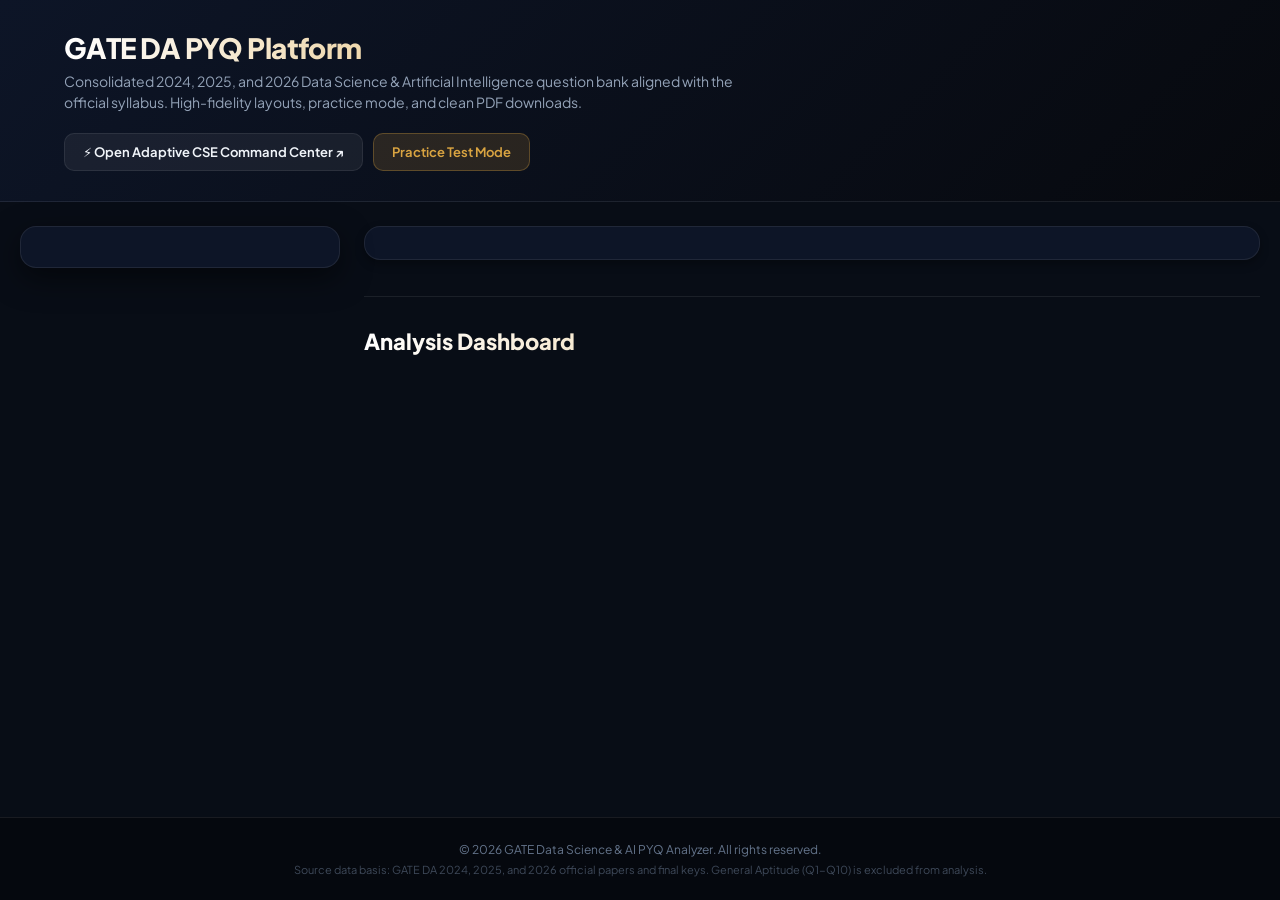
==== index.html @ c0850e2b "Initial commit" ====
<!DOCTYPE html>
<html lang="en">
<head>
    <meta charset="UTF-8">
    <meta name="viewport" content="width=device-width, initial-scale=1.0">
    <title>GATE Data Science & Artificial Intelligence (DA) PYQ Platform</title>
    
    <!-- SEO Meta Tags -->
    <meta name="description" content="A premium academic platform to practice and analyze GATE Data Science and AI previous year questions. Preserve visual fidelity, interactive practice, and clean PDF downloads.">
    <meta name="keywords" content="GATE DA, Data Science, Artificial Intelligence, PYQ, GATE 2024, GATE 2025, GATE 2026, practice questions, linear algebra, machine learning, probability">
    
    <!-- Stylesheets -->
    <link rel="stylesheet" href="styles.css">
    
    <!-- jsPDF & AutoTable Local Copies (100% Offline-First) -->
    <script src="jspdf.umd.min.js"></script>
    <script src="jspdf.plugin.autotable.min.js"></script>
</head>
<body>
    <!-- Top Premium Header Banner -->
    <header>
        <div class="wrap">
            <div>
                <h1>GATE DA PYQ Platform</h1>
                <p>Consolidated 2024, 2025, and 2026 Data Science & Artificial Intelligence question bank aligned with the official syllabus. High-fidelity layouts, practice mode, and clean PDF downloads.</p>
            </div>
            <!-- Test Toggle -->
            <div style="display: flex; gap: 10px; align-items: center; flex-wrap: wrap;">
                <a href="gate-cse-command-center.html" target="_blank" class="btn btn-secondary" style="font-size: 13px; text-decoration: none; display: inline-flex; align-items: center; gap: 6px;">
                    ⚡ Open Adaptive CSE Command Center ↗
                </a>
                <button class="btn btn-warning" id="btn-global-test-mode" onclick="toggleGlobalTestMode()">
                     Practice Test Mode
                </button>
            </div>
        </div>
    </header>

    <!-- Main Content Container Grid -->
    <div class="container">
        <!-- Sidebar Navigation -->
        <aside id="sidebar" class="sidebar">
            <!-- Dynamically rendered sidebar -->
        </aside>

        <!-- Main Study Workspace -->
        <div class="workspace" id="study-workspace">
            <!-- Toolbar: search, year, and toggle toggles -->
            <div id="toolbar" class="toolbar-panel"></div>

            <!-- Dynamic Question Cards / Practice Workspace -->
            <main id="main-content"></main>

            <!-- Dashboard Analytics Panel -->
            <section class="dashboard-stats-panel">
                <h2>Analysis Dashboard</h2>
                <div id="dashboard-stats"></div>
            </section>
        </div>

        <!-- Practice Test Mode Workspace -->
        <div class="workspace" id="test-workspace" style="display: none;">
            <!-- Rendered dynamically via app.js -->
        </div>
    </div>

    <!-- Academic Footer -->
    <footer>
        <p>&copy; 2026 GATE Data Science & AI PYQ Analyzer. All rights reserved.</p>
        <p style="margin-top: 6px; font-size: 11px; opacity: 0.6;">Source data basis: GATE DA 2024, 2025, and 2026 official papers and final keys. General Aptitude (Q1-Q10) is excluded from analysis.</p>
    </footer>

    <!-- Client-side Scripts -->
    <script src="database.js"></script>
    <script src="app.js"></script>
</body>
</html>
---- styles.css ----
/* =========================================================================
   GATE DA PYQ ANALYZER - PREMIUM STYLING WITH PRACTICE TEST MODE
   ========================================================================= */

@import url('https://fonts.googleapis.com/css2?family=Fira+Code:wght@400;500&family=Plus+Jakarta+Sans:wght@400;500;600;700;800&display=swap');

:root {
    --bg-main: #080d16;
    --bg-sidebar: #0d1527;
    --card-bg: rgba(21, 32, 54, 0.6);
    --card-border: rgba(255, 255, 255, 0.08);
    
    --text-primary: #f0f4f9;
    --text-secondary: #94a3b8;
    --text-muted: #64748b;
    
    --accent-gold: #d9a441;
    --accent-gold-hover: #b9822a;
    --accent-indigo: #5b5bd6;
    --accent-indigo-hover: #4545b8;
    --accent-teal: #4a9a8f;
    
    --feedback-correct-bg: rgba(74, 154, 143, 0.15);
    --feedback-correct-border: rgba(74, 154, 143, 0.4);
    --feedback-correct-text: #59c2a0;
    
    --feedback-incorrect-bg: rgba(224, 83, 83, 0.15);
    --feedback-incorrect-border: rgba(224, 83, 83, 0.4);
    --feedback-incorrect-text: #f06a6a;
    
    --shadow-sm: 0 4px 10px rgba(0, 0, 0, 0.3);
    --shadow-md: 0 10px 30px rgba(0, 0, 0, 0.5);
    --shadow-lg: 0 20px 50px rgba(0, 0, 0, 0.7);
    
    --transition-fast: 0.15s ease;
    --transition-normal: 0.25s cubic-bezier(0.4, 0, 0.2, 1);
}

* {
    box-sizing: border-box;
    margin: 0;
    padding: 0;
}

body {
    background-color: var(--bg-main);
    color: var(--text-primary);
    font-family: 'Plus Jakarta Sans', system-ui, -apple-system, sans-serif;
    min-height: 100vh;
    display: flex;
    flex-direction: column;
    overflow-x: hidden;
}

/* Header */
header {
    background: linear-gradient(135deg, #0d1527, #07090e);
    border-bottom: 1px solid var(--card-border);
    padding: 30px 5vw;
}

header .wrap {
    max-width: 1400px;
    margin: 0 auto;
    display: flex;
    justify-content: space-between;
    align-items: center;
    flex-wrap: wrap;
    gap: 20px;
}

header h1 {
    font-size: 28px;
    font-weight: 800;
    background: linear-gradient(to right, #ffffff, var(--accent-gold));
    -webkit-background-clip: text;
    -webkit-text-fill-color: transparent;
    letter-spacing: -0.02em;
    margin-bottom: 6px;
}

header p {
    color: var(--text-secondary);
    font-size: 14px;
    max-width: 700px;
    line-height: 1.5;
}

/* Main Layout Grid */
.container {
    max-width: 1400px;
    margin: 0 auto;
    width: 100%;
    padding: 24px 20px;
    display: grid;
    grid-template-columns: 320px 1fr;
    gap: 24px;
    align-items: start;
    flex: 1;
}

/* Sidebar Styling */
aside {
    background-color: var(--bg-sidebar);
    border: 1px solid var(--card-border);
    border-radius: 16px;
    padding: 20px;
    position: sticky;
    top: 24px;
    max-height: calc(100vh - 48px);
    overflow-y: auto;
    box-shadow: var(--shadow-md);
}

aside::-webkit-scrollbar {
    width: 6px;
}

aside::-webkit-scrollbar-thumb {
    background-color: rgba(255, 255, 255, 0.1);
    border-radius: 3px;
}

.sidebar-header h3 {
    font-size: 16px;
    font-weight: 700;
    color: var(--accent-gold);
    text-transform: uppercase;
    letter-spacing: 0.08em;
    margin-bottom: 16px;
    border-bottom: 1px solid var(--card-border);
    padding-bottom: 10px;
}

.menu-item {
    display: flex;
    justify-content: space-between;
    align-items: center;
    padding: 10px 14px;
    border-radius: 8px;
    cursor: pointer;
    margin-bottom: 6px;
    font-weight: 600;
    font-size: 13.5px;
    transition: var(--transition-fast);
}

.menu-item:hover {
    background-color: rgba(255, 255, 255, 0.05);
    color: #fff;
}

.menu-item.active {
    background-color: var(--accent-indigo);
    color: #fff;
}

.badge {
    background-color: rgba(255, 255, 255, 0.08);
    font-size: 11px;
    padding: 2px 8px;
    border-radius: 20px;
    color: var(--text-secondary);
}

.menu-item.active .badge {
    background-color: rgba(255, 255, 255, 0.2);
    color: #fff;
}

.subject-group {
    margin-bottom: 8px;
}

.units-container {
    display: none;
    padding-left: 10px;
    border-left: 1px dashed rgba(255, 255, 255, 0.1);
    margin-top: 4px;
}

.subject-group.open .units-container {
    display: block;
}

.unit-group {
    margin-top: 6px;
}

.unit-header {
    font-size: 12px;
    font-weight: 600;
    color: var(--text-secondary);
    padding: 6px 10px;
    cursor: pointer;
    border-radius: 6px;
    transition: var(--transition-fast);
}

.unit-header:hover, .unit-header.active {
    color: var(--accent-gold);
    background-color: rgba(217, 164, 65, 0.05);
}

.topics-container {
    display: none;
    padding-left: 12px;
    margin-top: 2px;
}

.unit-group .topics-container {
    display: block;
}

.topic-item {
    font-size: 11.5px;
    color: var(--text-muted);
    padding: 5px 8px;
    cursor: pointer;
    border-radius: 4px;
    display: flex;
    justify-content: space-between;
    align-items: center;
    transition: var(--transition-fast);
}

.topic-item:hover, .topic-item.active {
    color: #fff;
    background-color: rgba(255, 255, 255, 0.04);
}

.topic-badge {
    font-size: 9px;
    background-color: rgba(255, 255, 255, 0.04);
    padding: 1px 5px;
    border-radius: 10px;
}

/* Toolbar & Filter Row */
.toolbar-panel {
    background-color: var(--bg-sidebar);
    border: 1px solid var(--card-border);
    border-radius: 16px;
    padding: 16px 20px;
    margin-bottom: 24px;
    box-shadow: var(--shadow-sm);
}

.toolbar {
    display: flex;
    flex-wrap: wrap;
    justify-content: space-between;
    align-items: center;
    gap: 16px;
}

.search-box {
    position: relative;
    flex: 1;
    min-width: 280px;
}

.search-box input {
    width: 100%;
    background-color: rgba(0, 0, 0, 0.2);
    border: 1px solid var(--card-border);
    color: #fff;
    font-family: inherit;
    font-size: 14px;
    padding: 12px 14px 12px 42px;
    border-radius: 10px;
    outline: none;
    transition: var(--transition-fast);
}

.search-box input:focus {
    border-color: var(--accent-gold);
    box-shadow: 0 0 10px rgba(217, 164, 65, 0.15);
}

.search-icon {
    position: absolute;
    left: 14px;
    top: 50%;
    transform: translateY(-50%);
    color: var(--text-muted);
}

.filters {
    display: flex;
    gap: 12px;
    align-items: center;
    flex-wrap: wrap;
}

select {
    background-color: rgba(0, 0, 0, 0.2);
    border: 1px solid var(--card-border);
    color: #fff;
    padding: 11px 16px;
    border-radius: 10px;
    font-family: inherit;
    outline: none;
    cursor: pointer;
    font-size: 13.5px;
    transition: var(--transition-fast);
}

select:focus {
    border-color: var(--accent-indigo);
}

.toggle-buttons {
    display: flex;
    gap: 8px;
}

/* Button System */
.btn {
    font-family: inherit;
    font-size: 13px;
    font-weight: 650;
    padding: 10px 18px;
    border-radius: 10px;
    border: 0;
    cursor: pointer;
    transition: var(--transition-fast);
    display: inline-flex;
    align-items: center;
    justify-content: center;
    gap: 8px;
    text-decoration: none;
}

.btn-primary {
    background-color: var(--accent-indigo);
    color: #fff;
}

.btn-primary:hover {
    background-color: var(--accent-indigo-hover);
}

.btn-secondary {
    background-color: rgba(255, 255, 255, 0.06);
    color: var(--text-primary);
    border: 1px solid var(--card-border);
}

.btn-secondary:hover {
    background-color: rgba(255, 255, 255, 0.12);
}

.btn-warning {
    background-color: rgba(217, 164, 65, 0.15);
    color: var(--accent-gold);
    border: 1px solid rgba(217, 164, 65, 0.3);
}

.btn-warning:hover {
    background-color: rgba(217, 164, 65, 0.25);
}

.toggle-btn {
    background-color: rgba(255, 255, 255, 0.05);
    border: 1px solid var(--card-border);
    color: var(--text-secondary);
}

.toggle-btn.active {
    background-color: rgba(217, 164, 65, 0.1);
    border-color: var(--accent-gold);
    color: var(--accent-gold);
}

/* Breadcrumbs & Content Header */
.breadcrumbs {
    font-size: 12px;
    color: var(--text-muted);
    margin-bottom: 12px;
}

.breadcrumbs span {
    cursor: pointer;
}

.breadcrumbs span:hover {
    color: var(--text-primary);
}

.actions-header {
    display: flex;
    justify-content: space-between;
    align-items: center;
    margin-bottom: 8px;
    flex-wrap: wrap;
    gap: 16px;
}

.actions-header h2 {
    font-size: 24px;
    font-weight: 800;
    color: #fff;
    letter-spacing: -0.01em;
}

.export-actions {
    display: flex;
    gap: 10px;
}

.results-count {
    font-size: 13px;
    color: var(--text-secondary);
    margin-bottom: 24px;
}

/* Question Cards */
.questions-list {
    display: flex;
    flex-direction: column;
    gap: 28px;
}

.question-card {
    background-color: var(--card-bg);
    border: 1px solid var(--card-border);
    border-radius: 16px;
    padding: 24px;
    box-shadow: var(--shadow-sm);
    backdrop-filter: blur(12px);
    transition: transform var(--transition-normal), border-color var(--transition-normal);
}

.question-card:hover {
    border-color: rgba(255, 255, 255, 0.15);
}

.card-header {
    display: flex;
    flex-wrap: wrap;
    gap: 8px;
    margin-bottom: 18px;
    align-items: center;
}

.meta-tag {
    font-size: 10px;
    font-weight: 700;
    text-transform: uppercase;
    letter-spacing: 0.05em;
    padding: 3px 10px;
    border-radius: 4px;
}

.year-tag {
    background-color: rgba(91, 91, 214, 0.15);
    color: #9292ff;
}

.qnum-tag {
    background-color: rgba(217, 164, 65, 0.15);
    color: var(--accent-gold);
}

.type-tag {
    background-color: rgba(74, 154, 143, 0.15);
    color: var(--accent-teal);
}

.marks-tag {
    background-color: rgba(255, 255, 255, 0.06);
    color: var(--text-secondary);
}

.topic-tag-meta {
    font-size: 11px;
    font-style: italic;
    color: var(--text-muted);
    margin-left: auto;
}

/* Question Bounding Box / Image rendering */
.question-image-container {
    background-color: #fff;
    border-radius: 8px;
    padding: 16px;
    margin-bottom: 20px;
    overflow: auto;
    box-shadow: inset 0 2px 10px rgba(0, 0, 0, 0.1);
}

.question-image {
    max-width: 100%;
    display: block;
    margin: 0 auto;
    pointer-events: none;
}

.question-text-fallback {
    color: #1a202c;
}

.fallback-pre {
    font-family: 'Fira Code', monospace;
    font-size: 13px;
    line-height: 1.6;
    white-space: pre-wrap;
}

.card-footer {
    display: flex;
    justify-content: space-between;
    margin-top: 20px;
    padding-top: 16px;
    border-top: 1px solid var(--card-border);
    flex-wrap: wrap;
    gap: 12px;
}

/* Interactive Practice Options styling */
.practice-input-area {
    background-color: rgba(0, 0, 0, 0.15);
    border: 1px solid var(--card-border);
    border-radius: 12px;
    padding: 16px;
    margin-bottom: 20px;
}

.options-container {
    display: grid;
    grid-template-columns: repeat(auto-fit, minmax(100px, 1fr));
    gap: 10px;
    margin-bottom: 14px;
}

.option-label {
    display: flex;
    align-items: center;
    justify-content: center;
    border: 1px solid var(--card-border);
    border-radius: 8px;
    padding: 12px;
    cursor: pointer;
    font-weight: bold;
    transition: var(--transition-fast);
    background-color: rgba(255, 255, 255, 0.02);
}

.option-label input {
    display: none;
}

.option-label:hover {
    background-color: rgba(255, 255, 255, 0.06);
    border-color: rgba(255, 255, 255, 0.2);
}

.option-label.selected {
    background-color: rgba(91, 91, 214, 0.15);
    border-color: var(--accent-indigo);
    color: #fff;
    box-shadow: 0 0 10px rgba(91, 91, 214, 0.15);
}

.option-label.disabled {
    cursor: not-allowed;
    opacity: 0.6;
}

.nat-input-container {
    margin-bottom: 14px;
}

.nat-input {
    width: 100%;
    background-color: rgba(0, 0, 0, 0.2);
    border: 1px solid var(--card-border);
    color: #fff;
    font-family: inherit;
    font-size: 14px;
    padding: 10px 14px;
    border-radius: 8px;
    outline: none;
}

.nat-input:focus {
    border-color: var(--accent-indigo);
}

.btn-submit-answer {
    width: 100%;
    justify-content: center;
}

.hint-text {
    display: block;
    color: var(--text-muted);
    font-size: 11px;
    margin-top: -6px;
    margin-bottom: 12px;
}

.submission-feedback {
    border: 1px solid;
    border-radius: 10px;
    padding: 12px 16px;
    margin-bottom: 20px;
    font-size: 13.5px;
    display: flex;
    justify-content: space-between;
    align-items: center;
    flex-wrap: wrap;
    gap: 8px;
}

.feedback-correct {
    background-color: var(--feedback-correct-bg);
    border-color: var(--feedback-correct-border);
    color: var(--feedback-correct-text);
}

.feedback-incorrect {
    background-color: var(--feedback-incorrect-bg);
    border-color: var(--feedback-incorrect-border);
    color: var(--feedback-incorrect-text);
}

/* Solution Drawer panel slide */
.solution-drawer {
    background-color: rgba(13, 21, 39, 0.5);
    border: 1px solid var(--card-border);
    border-radius: 12px;
    margin-top: 20px;
    padding: 18px;
    animation: slideDown 0.25s cubic-bezier(0.4, 0, 0.2, 1);
}

@keyframes slideDown {
    from {
        opacity: 0;
        transform: translateY(-8px);
    }
    to {
        opacity: 1;
        transform: translateY(0);
    }
}

.solution-header h4 {
    font-size: 14px;
    font-weight: 700;
    color: var(--accent-gold);
    text-transform: uppercase;
    letter-spacing: 0.05em;
    margin-bottom: 14px;
    border-bottom: 1px solid var(--card-border);
    padding-bottom: 8px;
}

.sol-section {
    margin-bottom: 16px;
    font-size: 13.5px;
    line-height: 1.6;
}

.sol-section:last-child {
    margin-bottom: 0;
}

.sol-section strong {
    display: block;
    color: var(--text-secondary);
    margin-bottom: 4px;
    font-size: 12px;
    text-transform: uppercase;
    letter-spacing: 0.02em;
}

.official-answer-key {
    background-color: rgba(255, 255, 255, 0.06);
    padding: 4px 10px;
    border-radius: 4px;
    font-family: 'Fira Code', monospace;
    font-weight: bold;
    color: #fff;
}

.ai-explanation-section {
    background-color: rgba(91, 91, 214, 0.05);
    border-left: 3px solid var(--accent-indigo);
    padding: 12px 14px;
    border-radius: 0 8px 8px 0;
    margin-top: 16px;
}

.ai-explanation-content {
    font-size: 13px;
    color: var(--text-primary);
    line-height: 1.7;
}

/* Dashboard Statistics Panels */
.dashboard-stats-panel {
    margin-top: 36px;
    border-top: 1px solid var(--card-border);
    padding-top: 30px;
}

.dashboard-stats-panel h2 {
    font-size: 22px;
    font-weight: 800;
    margin-bottom: 20px;
    background: linear-gradient(to right, #ffffff, var(--accent-gold));
    -webkit-background-clip: text;
    -webkit-text-fill-color: transparent;
}

.dashboard-grid {
    display: grid;
    grid-template-columns: repeat(auto-fit, minmax(320px, 1fr));
    gap: 20px;
}

.dashboard-card {
    background-color: var(--card-bg);
    border: 1px solid var(--card-border);
    border-radius: 16px;
    padding: 20px;
    box-shadow: var(--shadow-sm);
}

.card-head-dash {
    margin-bottom: 16px;
    border-bottom: 1px solid var(--card-border);
    padding-bottom: 8px;
}

.card-head-dash h3 {
    font-size: 15px;
    font-weight: 700;
    color: var(--text-primary);
}

.dash-hint {
    font-size: 11px;
    color: var(--text-muted);
}

.dash-list {
    display: flex;
    flex-direction: column;
    gap: 12px;
}

.dash-item {
    display: flex;
    align-items: center;
    background-color: rgba(0, 0, 0, 0.15);
    border: 1px solid var(--card-border);
    border-radius: 10px;
    padding: 10px 12px;
    transition: var(--transition-fast);
}

.dash-item:hover {
    border-color: var(--accent-gold);
    background-color: rgba(217, 164, 65, 0.04);
}

.prio-rank {
    font-size: 12px;
    font-weight: 800;
    color: var(--accent-gold);
    width: 32px;
    flex-shrink: 0;
}

.prio-info {
    flex: 1;
    display: flex;
    flex-direction: column;
    gap: 2px;
}

.prio-info strong {
    font-size: 12.5px;
    color: #fff;
}

.prio-info span {
    font-size: 11px;
    color: var(--text-muted);
}

.prio-count {
    font-size: 11.5px;
    font-weight: 700;
    background-color: rgba(255, 255, 255, 0.05);
    padding: 3px 8px;
    border-radius: 6px;
    color: var(--text-secondary);
}

.dash-item-repeat {
    display: flex;
    justify-content: space-between;
    align-items: center;
    background-color: rgba(0, 0, 0, 0.15);
    border: 1px solid var(--card-border);
    border-radius: 10px;
    padding: 10px 12px;
    flex-wrap: wrap;
    gap: 8px;
}

.repeat-info {
    display: flex;
    flex-direction: column;
    gap: 2px;
}

.repeat-info strong {
    font-size: 12.5px;
    color: #fff;
}

.repeat-info span {
    font-size: 11px;
    color: var(--text-muted);
}

.repeat-years {
    display: flex;
    gap: 6px;
}

.rep-tag {
    font-size: 10px;
    font-weight: 700;
    background-color: rgba(217, 164, 65, 0.1);
    color: var(--accent-gold);
    padding: 2px 6px;
    border-radius: 4px;
}

.dash-item-year {
    display: flex;
    flex-direction: column;
    gap: 6px;
    background-color: rgba(0, 0, 0, 0.15);
    border: 1px solid var(--card-border);
    border-radius: 10px;
    padding: 12px;
}

.year-summary {
    display: flex;
    justify-content: space-between;
    font-size: 12.5px;
}

.year-distribution-bar {
    height: 8px;
    border-radius: 4px;
    overflow: hidden;
    display: flex;
    background-color: rgba(255, 255, 255, 0.03);
}

.bar-slice {
    height: 100%;
    cursor: pointer;
    transition: opacity var(--transition-fast);
}

.bar-slice:hover {
    opacity: 0.8;
}

/* =========================================================================
   PRACTICE TEST MODE INTERFACE
   ========================================================================= */

.test-layout-container {
    background-color: var(--card-bg);
    border: 1px solid var(--card-border);
    border-radius: 16px;
    padding: 28px;
    box-shadow: var(--shadow-lg);
    backdrop-filter: blur(16px);
    margin-bottom: 30px;
}

.test-header {
    display: flex;
    justify-content: space-between;
    align-items: center;
    border-bottom: 1px solid var(--card-border);
    padding-bottom: 16px;
    margin-bottom: 24px;
    flex-wrap: wrap;
    gap: 16px;
}

.test-progress-info {
    display: flex;
    flex-direction: column;
    gap: 4px;
}

.test-progress-info h2 {
    font-size: 20px;
    font-weight: 800;
}

.test-timer {
    font-family: 'Fira Code', monospace;
    font-size: 18px;
    color: var(--accent-gold);
    background-color: rgba(217, 164, 65, 0.08);
    padding: 8px 16px;
    border-radius: 8px;
    border: 1px solid rgba(217, 164, 65, 0.2);
}

.test-navigation {
    display: flex;
    justify-content: space-between;
    margin-top: 24px;
    border-top: 1px solid var(--card-border);
    padding-top: 16px;
}

/* Test Setup Form */
.test-setup-panel {
    background-color: var(--card-bg);
    border: 1px solid var(--card-border);
    border-radius: 16px;
    padding: 24px;
    margin-bottom: 24px;
}

.test-setup-panel h3 {
    margin-bottom: 18px;
    color: var(--accent-gold);
}

.form-grid {
    display: grid;
    grid-template-columns: 1fr 1fr;
    gap: 20px;
    margin-bottom: 20px;
}

@media (max-width: 768px) {
    .form-grid {
        grid-template-columns: 1fr;
    }
}

.form-group {
    display: flex;
    flex-direction: column;
    gap: 8px;
}

.form-group label {
    font-size: 13px;
    font-weight: 700;
    color: var(--text-secondary);
}

.checkbox-group {
    display: flex;
    flex-wrap: wrap;
    gap: 10px;
    background-color: rgba(0, 0, 0, 0.15);
    border: 1px solid var(--card-border);
    padding: 12px;
    border-radius: 8px;
}

.checkbox-label {
    display: inline-flex;
    align-items: center;
    gap: 6px;
    font-size: 12.5px;
    cursor: pointer;
    background-color: rgba(255, 255, 255, 0.03);
    padding: 5px 10px;
    border-radius: 6px;
    border: 1px solid transparent;
}

.checkbox-label input {
    cursor: pointer;
}

.checkbox-label:hover {
    background-color: rgba(255, 255, 255, 0.08);
}

.checkbox-label input:checked + span {
    color: #fff;
}

/* Test Results Screen */
.results-card {
    text-align: center;
    padding: 40px 20px;
}

.results-metrics {
    display: flex;
    justify-content: center;
    gap: 40px;
    margin: 24px 0;
    flex-wrap: wrap;
}

.metric-circle {
    display: flex;
    flex-direction: column;
    align-items: center;
    justify-content: center;
    width: 140px;
    height: 140px;
    border-radius: 50%;
    border: 4px solid var(--accent-indigo);
    background-color: rgba(91, 91, 214, 0.04);
}

.metric-circle.score {
    border-color: var(--accent-gold);
    background-color: rgba(217, 164, 65, 0.04);
}

.metric-circle.accuracy {
    border-color: var(--accent-teal);
    background-color: rgba(74, 154, 143, 0.04);
}

.metric-value {
    font-size: 26px;
    font-weight: 800;
    color: #fff;
}

.metric-label {
    font-size: 11px;
    color: var(--text-secondary);
    text-transform: uppercase;
    letter-spacing: 0.05em;
    margin-top: 4px;
}

.results-list-table {
    margin-top: 30px;
    text-align: left;
}

.results-list-table h3 {
    margin-bottom: 14px;
}

.review-item {
    display: flex;
    justify-content: space-between;
    align-items: center;
    background-color: rgba(0, 0, 0, 0.15);
    border: 1px solid var(--card-border);
    border-radius: 10px;
    padding: 12px 16px;
    margin-bottom: 10px;
    cursor: pointer;
    transition: var(--transition-fast);
}

.review-item:hover {
    border-color: rgba(255, 255, 255, 0.2);
    background-color: rgba(255, 255, 255, 0.04);
}

.review-info {
    display: flex;
    gap: 12px;
    align-items: center;
}

.review-status-dot {
    width: 8px;
    height: 8px;
    border-radius: 50%;
}

.review-status-dot.correct {
    background-color: var(--feedback-correct-text);
}

.review-status-dot.incorrect {
    background-color: var(--feedback-incorrect-text);
}

.review-meta {
    font-size: 13px;
}

.review-meta strong {
    color: #fff;
}

.review-topic {
    font-size: 11.5px;
    color: var(--text-muted);
    margin-left: 10px;
}

.review-action {
    font-size: 12px;
    color: var(--accent-indigo);
    font-weight: bold;
}

/* Empty States */
.empty-state-card {
    background-color: var(--card-bg);
    border: 1px dashed var(--card-border);
    border-radius: 16px;
    padding: 40px;
    text-align: center;
    color: var(--text-secondary);
}

.empty-state-card h3 {
    margin-bottom: 8px;
    color: #fff;
}

/* Footer */
footer {
    background-color: #05080e;
    border-top: 1px solid var(--card-border);
    padding: 24px;
    text-align: center;
    color: var(--text-muted);
    font-size: 12px;
    margin-top: auto;
}

/* Responsive Rules */
@media (max-width: 1024px) {
    .container {
        grid-template-columns: 1fr;
    }
    
    aside {
        position: relative;
        top: 0;
        max-height: 350px;
    }
}

@media (max-width: 768px) {
    header .wrap {
        flex-direction: column;
        align-items: flex-start;
    }
    
    .toolbar {
        flex-direction: column;
        align-items: stretch;
    }
    
    .filters {
        width: 100%;
        justify-content: space-between;
    }
    
    .card-footer {
        flex-direction: column;
        align-items: stretch;
    }
    
    .card-footer .btn {
        width: 100%;
        justify-content: center;
    }
}

/* =========================================================================
   GATE CSE STUDY SEQUENCE & READINESS SIMULATOR
   ========================================================================= */

.simulator-section {
    --sim-bg: #0f172a;
    --sim-card-bg: #1e293b;
    --sim-card-border: #334155;
    --sim-primary: #38bdf8;
    --sim-primary-hover: #0ea5e9;
    --sim-accent: #a855f7;
    --sim-success: #22c55e;
    --sim-warning: #f59e0b;
    --sim-text: #f8fafc;
    --sim-text-muted: #94a3b8;

    margin-top: 32px;
    background: var(--sim-bg);
    color: var(--sim-text);
    padding: 24px;
    border-radius: 16px;
    border: 1px solid var(--sim-card-border);
    line-height: 1.5;
    box-shadow: var(--shadow-lg);
}

.simulator-section .sim-container {
    max-width: 1200px;
    margin: 0 auto;
    display: flex;
    flex-direction: column;
    gap: 24px;
}

.simulator-section header.sim-header {
    background: var(--sim-card-bg);
    border: 1px solid var(--sim-card-border);
    border-radius: 12px;
    padding: 20px 24px;
    display: flex;
    justify-content: space-between;
    align-items: center;
    flex-wrap: wrap;
    gap: 16px;
}

.simulator-section header.sim-header h1 {
    font-size: 1.5rem;
    color: var(--sim-primary);
    background: none;
    -webkit-text-fill-color: initial;
    margin-bottom: 0;
}

.simulator-section .badge {
    padding: 4px 12px;
    border-radius: 999px;
    font-size: 0.85rem;
    background: rgba(56, 189, 248, 0.15);
    color: var(--sim-primary);
    border: 1px solid rgba(56, 189, 248, 0.3);
}

.simulator-section .kpi-grid {
    display: grid;
    grid-template-columns: repeat(auto-fit, minmax(220px, 1fr));
    gap: 16px;
}

.simulator-section .kpi-card {
    background: var(--sim-card-bg);
    border: 1px solid var(--sim-card-border);
    border-radius: 12px;
    padding: 16px 20px;
}

.simulator-section .kpi-card .label {
    font-size: 0.85rem;
    color: var(--sim-text-muted);
    margin-bottom: 6px;
}

.simulator-section .kpi-card .value {
    font-size: 1.7rem;
    font-weight: 700;
    color: var(--sim-text);
}

.simulator-section .kpi-card .sub {
    font-size: 0.8rem;
    color: var(--sim-success);
    margin-top: 4px;
}

.simulator-section .sim-dashboard-layout {
    display: grid;
    grid-template-columns: 2fr 1.2fr;
    gap: 24px;
}

@media (max-width: 900px) {
    .simulator-section .sim-dashboard-layout {
        grid-template-columns: 1fr;
    }
}

.simulator-section .sim-card {
    background: var(--sim-card-bg);
    border: 1px solid var(--sim-card-border);
    border-radius: 12px;
    padding: 20px;
}

.simulator-section .sim-card h2 {
    font-size: 1.15rem;
    color: #e2e8f0;
    margin-bottom: 16px;
    display: flex;
    justify-content: space-between;
    align-items: center;
}

.simulator-section .phase-list {
    display: flex;
    flex-direction: column;
    gap: 14px;
}

.simulator-section .phase-card {
    border: 1px solid var(--sim-card-border);
    border-radius: 10px;
    padding: 14px 16px;
    background: #172033;
    transition: all 0.2s ease;
}

.simulator-section .phase-card.active {
    border-color: var(--sim-primary);
    background: #1b2842;
}

.simulator-section .phase-header {
    display: flex;
    justify-content: space-between;
    align-items: baseline;
    margin-bottom: 8px;
}

.simulator-section .phase-title {
    font-weight: 600;
    font-size: 1rem;
    color: var(--sim-primary);
}

.simulator-section .progress-bar-bg {
    background: #334155;
    height: 8px;
    border-radius: 4px;
    overflow: hidden;
    margin: 8px 0;
}

.simulator-section .progress-bar-fill {
    height: 100%;
    background: var(--sim-primary);
    width: 0%;
    transition: width 0.3s ease;
}

.simulator-section .phase-meta {
    display: flex;
    justify-content: space-between;
    font-size: 0.8rem;
    color: var(--sim-text-muted);
}

.simulator-section .control-group {
    display: flex;
    flex-direction: column;
    gap: 16px;
}

.simulator-section .button-group {
    display: flex;
    gap: 10px;
    flex-wrap: wrap;
}

.simulator-section button.sim-btn {
    background: var(--sim-primary);
    color: #0f172a;
    border: none;
    padding: 10px 16px;
    border-radius: 6px;
    font-weight: 600;
    cursor: pointer;
    transition: 0.2s;
}

.simulator-section button.sim-btn:hover {
    background: var(--sim-primary-hover);
}

.simulator-section button.sim-btn.secondary {
    background: #334155;
    color: var(--sim-text);
}

.simulator-section button.sim-btn.secondary:hover {
    background: #475569;
}

.simulator-section table {
    width: 100%;
    border-collapse: collapse;
    font-size: 0.85rem;
}

.simulator-section th,
.simulator-section td {
    padding: 8px 10px;
    text-align: left;
    border-bottom: 1px solid #334155;
}

.simulator-section th {
    color: var(--sim-text-muted);
    font-weight: 600;
}

.simulator-section .tag {
    display: inline-block;
    padding: 2px 6px;
    border-radius: 4px;
    font-size: 0.75rem;
    background: #334155;
}
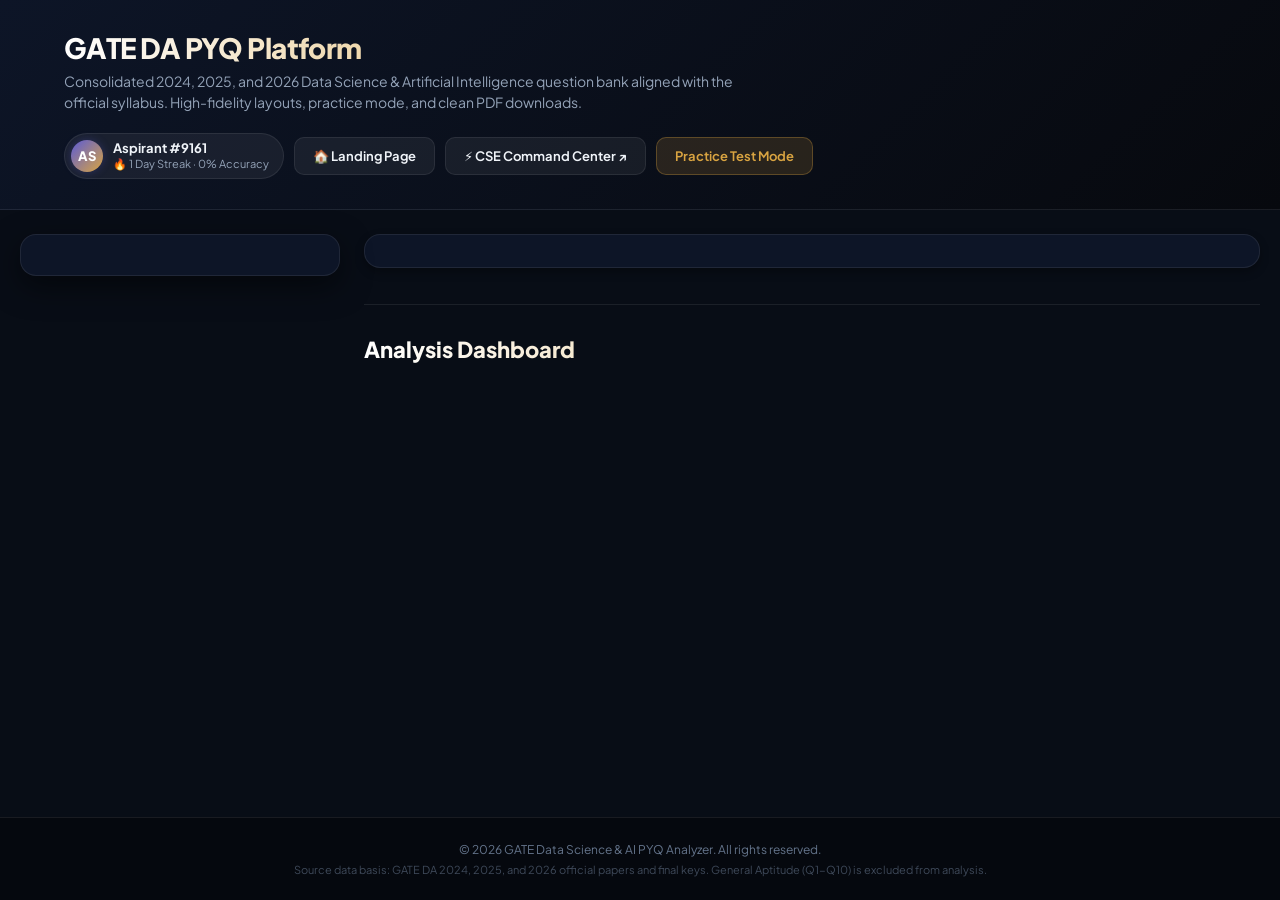
==== commit 4bb41cad: "Add zero-registration SaaS Landing Page, Candidate Profile Identity, and Activity Logging System" ====
--- a/index.html
+++ b/index.html
@@ -26,8 +26,12 @@
             </div>
             <!-- Test Toggle -->
             <div style="display: flex; gap: 10px; align-items: center; flex-wrap: wrap;">
+                <div id="saas-user-badge"></div>
+                <a href="landing.html" class="btn btn-secondary" style="font-size: 13px; text-decoration: none; display: inline-flex; align-items: center; gap: 6px;">
+                    🏠 Landing Page
+                </a>
                 <a href="gate-cse-command-center.html" target="_blank" class="btn btn-secondary" style="font-size: 13px; text-decoration: none; display: inline-flex; align-items: center; gap: 6px;">
-                    ⚡ Open Adaptive CSE Command Center ↗
+                    ⚡ CSE Command Center ↗
                 </a>
                 <button class="btn btn-warning" id="btn-global-test-mode" onclick="toggleGlobalTestMode()">
                      Practice Test Mode
@@ -71,6 +75,8 @@
     </footer>
 
     <!-- Client-side Scripts -->
+    <script src="cache_manager.js"></script>
+    <script src="user_saas_store.js"></script>
     <script src="database.js"></script>
     <script src="app.js"></script>
 </body>
--- a/styles.css
+++ b/styles.css
@@ -1426,3 +1426,280 @@
     background: #334155;
 }
 
+/* =========================================================================
+   SAAS USER BADGE & PROFILE MODAL STYLING
+   ========================================================================= */
+
+.saas-user-badge-inner {
+    display: flex;
+    align-items: center;
+    gap: 10px;
+    background: rgba(255, 255, 255, 0.06);
+    border: 1px solid var(--card-border);
+    border-radius: 30px;
+    padding: 6px 14px 6px 6px;
+    cursor: pointer;
+    transition: background 0.2s ease, border-color 0.2s ease;
+}
+
+.saas-user-badge-inner:hover {
+    background: rgba(255, 255, 255, 0.12);
+    border-color: rgba(91, 91, 214, 0.4);
+}
+
+.avatar-circle {
+    width: 32px;
+    height: 32px;
+    border-radius: 50%;
+    background: linear-gradient(135deg, var(--accent-indigo), var(--accent-gold));
+    color: #ffffff;
+    font-weight: 800;
+    font-size: 13px;
+    display: flex;
+    align-items: center;
+    justify-content: center;
+    box-shadow: 0 0 10px rgba(91, 91, 214, 0.3);
+}
+
+.user-meta {
+    display: flex;
+    flex-direction: column;
+    text-align: left;
+}
+
+.user-name {
+    font-size: 13px;
+    font-weight: 700;
+    color: var(--text-primary);
+    line-height: 1.2;
+}
+
+.user-streak {
+    font-size: 11px;
+    color: var(--text-secondary);
+}
+
+/* Modal Overlay */
+.saas-modal-overlay {
+    position: fixed;
+    top: 0;
+    left: 0;
+    width: 100vw;
+    height: 100vh;
+    background: rgba(4, 7, 13, 0.85);
+    backdrop-filter: blur(12px);
+    z-index: 9999;
+    display: flex;
+    align-items: center;
+    justify-content: center;
+    padding: 20px;
+}
+
+.saas-modal-card {
+    background: #0d1527;
+    border: 1px solid var(--card-border);
+    border-radius: 20px;
+    width: 100%;
+    max-width: 720px;
+    max-height: 90vh;
+    overflow-y: auto;
+    box-shadow: var(--shadow-lg);
+    display: flex;
+    flex-direction: column;
+}
+
+.modal-header {
+    padding: 20px 24px;
+    border-bottom: 1px solid var(--card-border);
+    display: flex;
+    justify-content: space-between;
+    align-items: center;
+    background: rgba(255, 255, 255, 0.02);
+}
+
+.modal-header h2 {
+    font-size: 1.2rem;
+    font-weight: 700;
+    color: var(--text-primary);
+}
+
+.modal-close-btn {
+    background: transparent;
+    border: none;
+    color: var(--text-muted);
+    font-size: 1.4rem;
+    cursor: pointer;
+    padding: 4px 8px;
+    border-radius: 6px;
+}
+
+.modal-close-btn:hover {
+    color: #fff;
+    background: rgba(255, 255, 255, 0.1);
+}
+
+.modal-body {
+    padding: 24px;
+    display: flex;
+    flex-direction: column;
+    gap: 20px;
+}
+
+.profile-summary-box {
+    background: rgba(255, 255, 255, 0.03);
+    border: 1px solid var(--card-border);
+    border-radius: 14px;
+    padding: 16px 20px;
+    display: flex;
+    justify-content: space-between;
+    align-items: center;
+}
+
+.profile-identity {
+    display: flex;
+    align-items: center;
+    gap: 14px;
+}
+
+.profile-avatar {
+    width: 48px;
+    height: 48px;
+    border-radius: 50%;
+    background: linear-gradient(135deg, var(--accent-indigo), var(--accent-gold));
+    color: #fff;
+    font-weight: 800;
+    font-size: 18px;
+    display: flex;
+    align-items: center;
+    justify-content: center;
+}
+
+.profile-badge-pill {
+    padding: 6px 14px;
+    background: rgba(217, 164, 65, 0.15);
+    border: 1px solid rgba(217, 164, 65, 0.3);
+    color: var(--accent-gold);
+    border-radius: 20px;
+    font-size: 13px;
+    font-weight: 700;
+}
+
+.stats-counter-grid {
+    display: grid;
+    grid-template-columns: repeat(4, 1fr);
+    gap: 12px;
+}
+
+.stat-box {
+    background: rgba(255, 255, 255, 0.02);
+    border: 1px solid var(--card-border);
+    border-radius: 10px;
+    padding: 12px;
+    text-align: center;
+}
+
+.stat-val {
+    display: block;
+    font-size: 1.25rem;
+    font-weight: 800;
+    color: #fff;
+}
+
+.stat-lbl {
+    font-size: 11px;
+    color: var(--text-muted);
+}
+
+.profile-edit-section {
+    background: rgba(255, 255, 255, 0.02);
+    border: 1px solid var(--card-border);
+    border-radius: 12px;
+    padding: 16px;
+}
+
+.profile-edit-section h4 {
+    font-size: 13px;
+    margin-bottom: 12px;
+    color: var(--text-secondary);
+}
+
+.edit-inputs-row {
+    display: flex;
+    gap: 10px;
+    flex-wrap: wrap;
+}
+
+.edit-inputs-row input,
+.edit-inputs-row select {
+    padding: 8px 12px;
+    background: rgba(0, 0, 0, 0.3);
+    border: 1px solid var(--card-border);
+    border-radius: 8px;
+    color: #fff;
+    font-size: 13px;
+    flex: 1;
+    min-width: 130px;
+}
+
+.activity-timeline-section {
+    display: flex;
+    flex-direction: column;
+    gap: 12px;
+}
+
+.section-title-row {
+    display: flex;
+    justify-content: space-between;
+    align-items: center;
+}
+
+.timeline-container {
+    max-height: 240px;
+    overflow-y: auto;
+    display: flex;
+    flex-direction: column;
+    gap: 8px;
+    padding-right: 6px;
+}
+
+.log-timeline-item {
+    display: flex;
+    gap: 12px;
+    background: rgba(255, 255, 255, 0.02);
+    border: 1px solid var(--card-border);
+    border-radius: 8px;
+    padding: 10px 12px;
+    align-items: flex-start;
+}
+
+.log-badge {
+    font-size: 1.1rem;
+}
+
+.log-content {
+    flex: 1;
+}
+
+.log-header {
+    display: flex;
+    justify-content: space-between;
+    margin-bottom: 2px;
+}
+
+.log-title {
+    font-size: 13px;
+    font-weight: 700;
+    color: #fff;
+}
+
+.log-time {
+    font-size: 11px;
+    color: var(--text-muted);
+}
+
+.log-details {
+    font-size: 12px;
+    color: var(--text-secondary);
+}
+
+
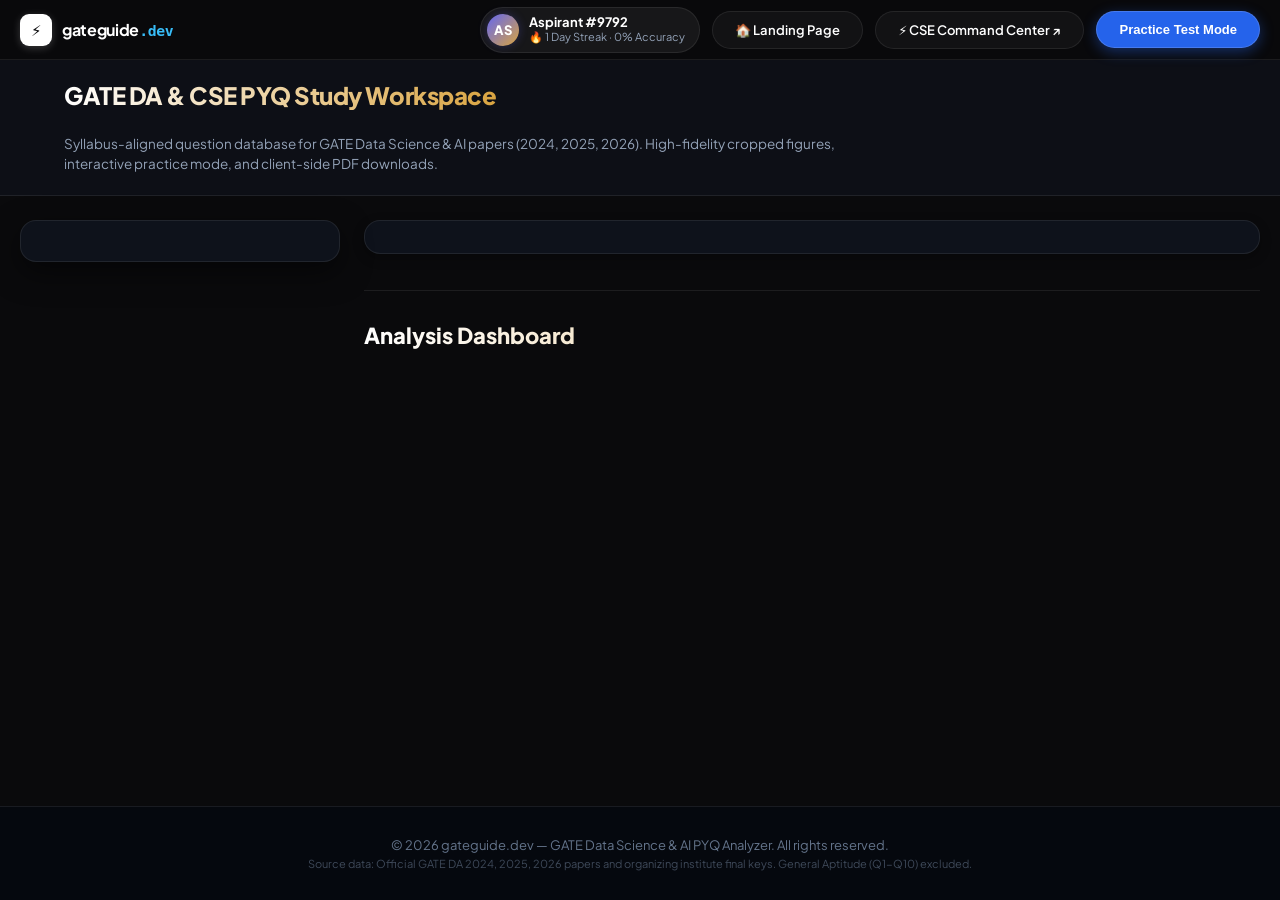
==== commit bd3d89c5: "Application-wide UI/UX Design System overhaul inspired by countries.dev aesthetic" ====
--- a/index.html
+++ b/index.html
@@ -1,42 +1,113 @@
 <!DOCTYPE html>
-<html lang="en">
+<html lang="en" class="dark">
 <head>
     <meta charset="UTF-8">
     <meta name="viewport" content="width=device-width, initial-scale=1.0">
-    <title>GATE Data Science & Artificial Intelligence (DA) PYQ Platform</title>
+    <title>gateguide.dev — GATE DA & CSE PYQ Workspace</title>
     
     <!-- SEO Meta Tags -->
     <meta name="description" content="A premium academic platform to practice and analyze GATE Data Science and AI previous year questions. Preserve visual fidelity, interactive practice, and clean PDF downloads.">
     <meta name="keywords" content="GATE DA, Data Science, Artificial Intelligence, PYQ, GATE 2024, GATE 2025, GATE 2026, practice questions, linear algebra, machine learning, probability">
     
+    <!-- Google Fonts -->
+    <link rel="preconnect" href="https://fonts.googleapis.com">
+    <link rel="preconnect" href="https://fonts.gstatic.com" crossorigin>
+    <link href="https://fonts.googleapis.com/css2?family=Fira+Code:wght@400;500;600&family=Plus+Jakarta+Sans:wght@400;500;600;700;800&display=swap" rel="stylesheet">
+
     <!-- Stylesheets -->
     <link rel="stylesheet" href="styles.css">
     
     <!-- jsPDF & AutoTable Local Copies (100% Offline-First) -->
     <script src="jspdf.umd.min.js"></script>
     <script src="jspdf.plugin.autotable.min.js"></script>
+
+    <style>
+        .countries-nav {
+            position: sticky;
+            top: 0;
+            z-index: 1000;
+            background: rgba(10, 10, 12, 0.85);
+            backdrop-filter: blur(16px);
+            border-bottom: 1px solid var(--card-border);
+            height: 60px;
+            display: flex;
+            align-items: center;
+        }
+
+        .countries-nav .nav-container {
+            max-width: 1400px;
+            width: 100%;
+            margin: 0 auto;
+            padding: 0 20px;
+            display: flex;
+            align-items: center;
+            justify-content: space-between;
+        }
+
+        .brand-logo {
+            display: flex;
+            align-items: center;
+            gap: 10px;
+            text-decoration: none;
+            color: #ffffff;
+            font-weight: 700;
+            font-size: 16px;
+            letter-spacing: -0.02em;
+        }
+
+        .brand-icon-box {
+            width: 32px;
+            height: 32px;
+            background: #ffffff;
+            color: #0a0a0c;
+            border-radius: 9px;
+            display: flex;
+            align-items: center;
+            justify-content: center;
+            font-weight: 800;
+            font-size: 15px;
+            box-shadow: 0 2px 8px rgba(255, 255, 255, 0.2);
+        }
+
+        .brand-logo .domain-ext {
+            font-family: var(--font-mono);
+            font-weight: 600;
+            color: var(--accent-blue-light);
+            font-size: 0.92em;
+        }
+    </style>
 </head>
 <body>
-    <!-- Top Premium Header Banner -->
-    <header>
-        <div class="wrap">
-            <div>
-                <h1>GATE DA PYQ Platform</h1>
-                <p>Consolidated 2024, 2025, and 2026 Data Science & Artificial Intelligence question bank aligned with the official syllabus. High-fidelity layouts, practice mode, and clean PDF downloads.</p>
-            </div>
-            <!-- Test Toggle -->
-            <div style="display: flex; gap: 10px; align-items: center; flex-wrap: wrap;">
+    <!-- Top countries.dev Header Navigation Bar -->
+    <nav class="countries-nav">
+        <div class="nav-container">
+            <a href="landing.html" class="brand-logo">
+                <div class="brand-icon-box">⚡</div>
+                <span>gateguide<span class="domain-ext">.dev</span></span>
+            </a>
+
+            <div style="display: flex; align-items: center; gap: 12px; flex-wrap: wrap;">
                 <div id="saas-user-badge"></div>
-                <a href="landing.html" class="btn btn-secondary" style="font-size: 13px; text-decoration: none; display: inline-flex; align-items: center; gap: 6px;">
+                <a href="landing.html" class="btn-pill btn-pill-secondary" style="font-size: 13px;">
                     🏠 Landing Page
                 </a>
-                <a href="gate-cse-command-center.html" target="_blank" class="btn btn-secondary" style="font-size: 13px; text-decoration: none; display: inline-flex; align-items: center; gap: 6px;">
+                <a href="gate-cse-command-center.html" target="_blank" class="btn-pill btn-pill-secondary" style="font-size: 13px;">
                     ⚡ CSE Command Center ↗
                 </a>
-                <button class="btn btn-warning" id="btn-global-test-mode" onclick="toggleGlobalTestMode()">
+                <button class="btn-pill btn-pill-primary" id="btn-global-test-mode" onclick="toggleGlobalTestMode()" style="font-size: 13px;">
                      Practice Test Mode
                 </button>
             </div>
+        </div>
+    </nav>
+
+    <!-- Header Description Bar -->
+    <header style="background: rgba(18, 24, 38, 0.4); border-bottom: 1px solid var(--card-border); padding: 20px 5vw;">
+        <div class="wrap" style="max-width: 1400px; margin: 0 auto;">
+            <h1 style="font-size: 24px; font-weight: 800; color: #ffffff; margin-bottom: 4px;">GATE DA & CSE PYQ Study Workspace</h1>
+            <p style="color: var(--text-secondary); font-size: 13.5px; max-width: 800px; line-height: 1.5;">
+                Syllabus-aligned question database for GATE Data Science & AI papers (2024, 2025, 2026). High-fidelity cropped figures, interactive practice mode, and client-side PDF downloads.
+            </p>
         </div>
     </header>
 
@@ -69,9 +140,9 @@
     </div>
 
     <!-- Academic Footer -->
-    <footer>
-        <p>&copy; 2026 GATE Data Science & AI PYQ Analyzer. All rights reserved.</p>
-        <p style="margin-top: 6px; font-size: 11px; opacity: 0.6;">Source data basis: GATE DA 2024, 2025, and 2026 official papers and final keys. General Aptitude (Q1-Q10) is excluded from analysis.</p>
+    <footer style="border-top: 1px solid var(--card-border); padding: 30px 20px; text-align: center; color: var(--text-muted); font-size: 13px; margin-top: 40px;">
+        <p>&copy; 2026 gateguide.dev — GATE Data Science & AI PYQ Analyzer. All rights reserved.</p>
+        <p style="margin-top: 4px; font-size: 11px; opacity: 0.6;">Source data: Official GATE DA 2024, 2025, 2026 papers and organizing institute final keys. General Aptitude (Q1-Q10) excluded.</p>
     </footer>
 
     <!-- Client-side Scripts -->
@@ -79,5 +150,18 @@
     <script src="user_saas_store.js"></script>
     <script src="database.js"></script>
     <script src="app.js"></script>
+    <script>
+        // Global Command-K Keyboard Shortcut Listener
+        document.addEventListener("keydown", (e) => {
+            if ((e.metaKey || e.ctrlKey) && e.key.toLowerCase() === "k") {
+                e.preventDefault();
+                const searchInput = document.getElementById("search-input");
+                if (searchInput) {
+                    searchInput.focus();
+                    searchInput.select();
+                }
+            }
+        });
+    </script>
 </body>
 </html>
--- a/styles.css
+++ b/styles.css
@@ -5,34 +5,44 @@
 @import url('https://fonts.googleapis.com/css2?family=Fira+Code:wght@400;500&family=Plus+Jakarta+Sans:wght@400;500;600;700;800&display=swap');
 
 :root {
-    --bg-main: #080d16;
-    --bg-sidebar: #0d1527;
-    --card-bg: rgba(21, 32, 54, 0.6);
+    /* countries.dev Design System Tokens */
+    --bg-main: #0a0a0c;
+    --bg-sidebar: #0e121b;
+    --card-bg: rgba(18, 24, 38, 0.7);
     --card-border: rgba(255, 255, 255, 0.08);
+    --card-border-hover: rgba(56, 189, 248, 0.35);
     
-    --text-primary: #f0f4f9;
+    --text-primary: #ffffff;
     --text-secondary: #94a3b8;
     --text-muted: #64748b;
     
+    --accent-blue: #2563eb;
+    --accent-blue-light: #38bdf8;
+    --accent-indigo: #6366f1;
     --accent-gold: #d9a441;
-    --accent-gold-hover: #b9822a;
-    --accent-indigo: #5b5bd6;
-    --accent-indigo-hover: #4545b8;
     --accent-teal: #4a9a8f;
     
-    --feedback-correct-bg: rgba(74, 154, 143, 0.15);
-    --feedback-correct-border: rgba(74, 154, 143, 0.4);
+    --feedback-correct-bg: rgba(74, 154, 143, 0.12);
+    --feedback-correct-border: rgba(74, 154, 143, 0.35);
     --feedback-correct-text: #59c2a0;
     
-    --feedback-incorrect-bg: rgba(224, 83, 83, 0.15);
-    --feedback-incorrect-border: rgba(224, 83, 83, 0.4);
+    --feedback-incorrect-bg: rgba(224, 83, 83, 0.12);
+    --feedback-incorrect-border: rgba(224, 83, 83, 0.35);
     --feedback-incorrect-text: #f06a6a;
     
-    --shadow-sm: 0 4px 10px rgba(0, 0, 0, 0.3);
+    --shadow-sm: 0 4px 12px rgba(0, 0, 0, 0.3);
     --shadow-md: 0 10px 30px rgba(0, 0, 0, 0.5);
-    --shadow-lg: 0 20px 50px rgba(0, 0, 0, 0.7);
+    --shadow-lg: 0 20px 50px rgba(0, 0, 0, 0.75);
     
-    --transition-fast: 0.15s ease;
+    --font-sans: 'Plus Jakarta Sans', system-ui, -apple-system, sans-serif;
+    --font-mono: 'Fira Code', 'Geist Mono', monospace;
+    
+    --radius-full: 9999px;
+    --radius-lg: 16px;
+    --radius-md: 10px;
+    --radius-sm: 6px;
+    
+    --transition-fast: 0.15s cubic-bezier(0.4, 0, 0.2, 1);
     --transition-normal: 0.25s cubic-bezier(0.4, 0, 0.2, 1);
 }
 
@@ -50,6 +60,118 @@
     display: flex;
     flex-direction: column;
     overflow-x: hidden;
+}
+
+/* =========================================================================
+   COUNTRIES.DEV DESIGN SYSTEM UTILITIES & COMPONENT SPECIFICATIONS
+   ========================================================================= */
+
+kbd {
+    display: inline-flex;
+    align-items: center;
+    justify-content: center;
+    padding: 2px 6px;
+    font-family: var(--font-mono);
+    font-size: 11px;
+    font-weight: 600;
+    color: var(--text-secondary);
+    background: rgba(255, 255, 255, 0.05);
+    border: 1px solid rgba(255, 255, 255, 0.12);
+    border-radius: var(--radius-sm);
+    box-shadow: 0 1px 2px rgba(0, 0, 0, 0.3);
+}
+
+.btn-pill {
+    display: inline-flex;
+    align-items: center;
+    justify-content: center;
+    gap: 8px;
+    padding: 10px 22px;
+    border-radius: var(--radius-full);
+    font-size: 14px;
+    font-weight: 600;
+    text-decoration: none;
+    cursor: pointer;
+    transition: all var(--transition-normal);
+    border: 1px solid transparent;
+}
+
+.btn-pill-primary {
+    background: var(--accent-blue);
+    color: #ffffff;
+    border-color: rgba(255, 255, 255, 0.15);
+    box-shadow: 0 4px 14px rgba(37, 99, 235, 0.4);
+}
+
+.btn-pill-primary:hover {
+    background: #1d4ed8;
+    transform: translateY(-1px);
+    box-shadow: 0 6px 20px rgba(37, 99, 235, 0.5);
+}
+
+.btn-pill-secondary {
+    background: rgba(255, 255, 255, 0.04);
+    color: var(--text-primary);
+    border-color: var(--card-border);
+}
+
+.btn-pill-secondary:hover {
+    background: rgba(255, 255, 255, 0.09);
+    border-color: var(--card-border-hover);
+    color: #ffffff;
+}
+
+/* Grid Container with countries.dev crisp 1px borders */
+.grid-border-container {
+    display: grid;
+    border-top: 1px solid var(--card-border);
+    border-left: 1px solid var(--card-border);
+}
+
+.grid-border-container > * {
+    border-right: 1px solid var(--card-border);
+    border-bottom: 1px solid var(--card-border);
+    transition: background var(--transition-fast);
+}
+
+.grid-border-container > *:hover {
+    background: rgba(255, 255, 255, 0.025);
+}
+
+/* Search Bar with KBD Shortcut Pill */
+.countries-search-bar {
+    position: relative;
+    display: flex;
+    align-items: center;
+    width: 100%;
+    max-width: 560px;
+    background: rgba(255, 255, 255, 0.03);
+    border: 1px solid var(--card-border);
+    border-radius: var(--radius-full);
+    padding: 6px 16px 6px 18px;
+    transition: all var(--transition-fast);
+    box-shadow: 0 2px 8px rgba(0, 0, 0, 0.2);
+}
+
+.countries-search-bar:focus-within {
+    border-color: var(--accent-blue-light);
+    background: rgba(255, 255, 255, 0.06);
+    box-shadow: 0 0 0 3px rgba(56, 189, 248, 0.15);
+}
+
+.countries-search-bar input {
+    flex: 1;
+    background: transparent;
+    border: none;
+    outline: none;
+    color: var(--text-primary);
+    font-size: 14px;
+    padding: 6px 10px;
+    font-family: var(--font-sans);
+}
+
+.countries-search-bar input::placeholder {
+    color: var(--text-muted);
 }
 
 /* Header */
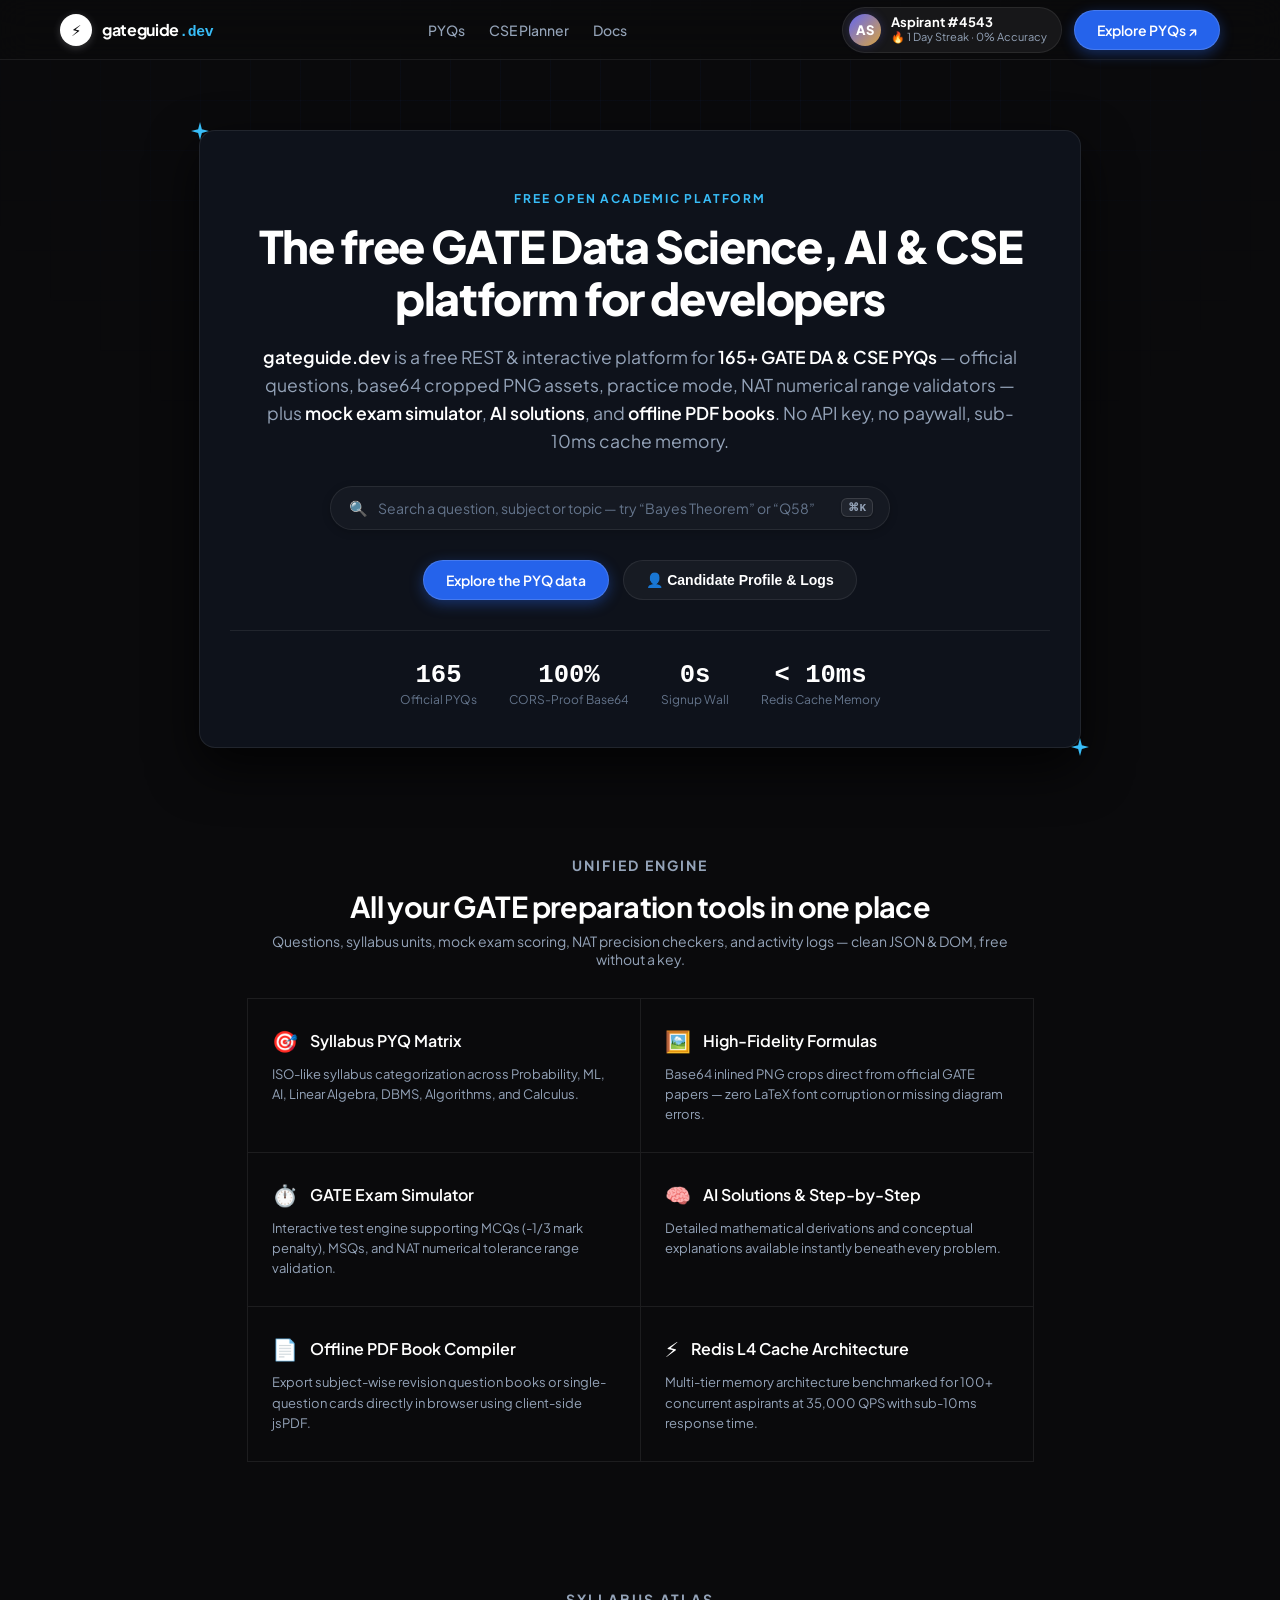
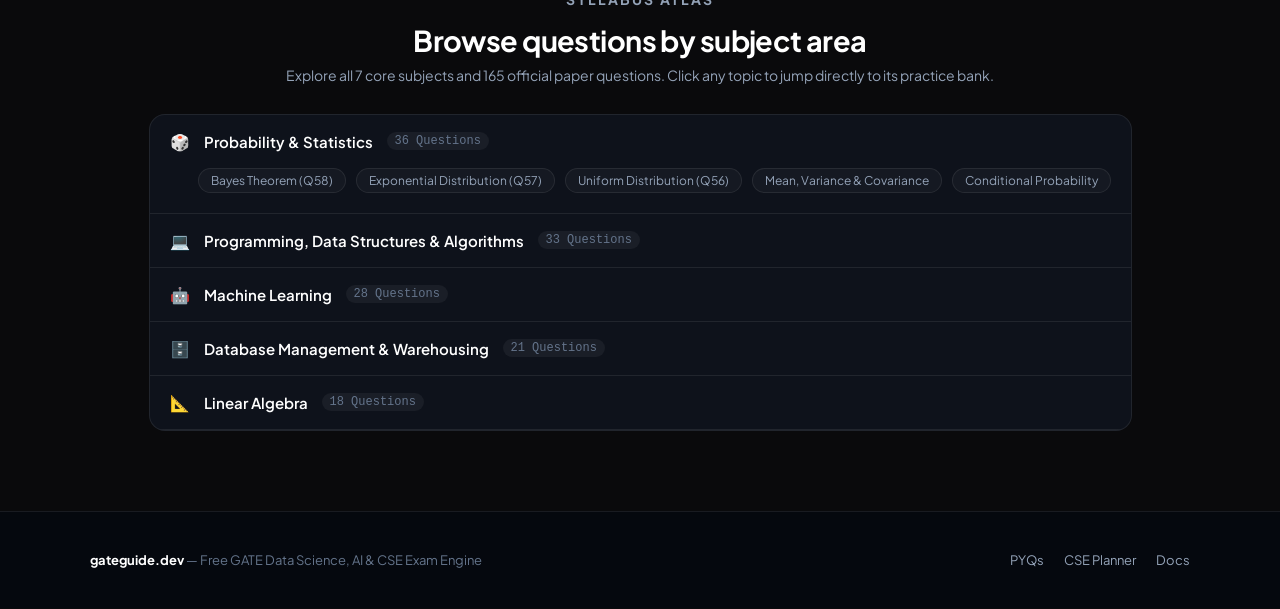
==== commit cc90738c: "Set index.html as main SaaS Landing Page, pyqs.html as PYQ workspace, and remove Read System Archite" ====
--- a/index.html
+++ b/index.html
@@ -3,13 +3,13 @@
 <head>
     <meta charset="UTF-8">
     <meta name="viewport" content="width=device-width, initial-scale=1.0">
-    <title>gateguide.dev — GATE DA & CSE PYQ Workspace</title>
+    <title>gateguide.dev — Free GATE Data Science, AI & CSE Exam Platform</title>
     
     <!-- SEO Meta Tags -->
-    <meta name="description" content="A premium academic platform to practice and analyze GATE Data Science and AI previous year questions. Preserve visual fidelity, interactive practice, and clean PDF downloads.">
-    <meta name="keywords" content="GATE DA, Data Science, Artificial Intelligence, PYQ, GATE 2024, GATE 2025, GATE 2026, practice questions, linear algebra, machine learning, probability">
+    <meta name="description" content="gateguide.dev is a free, open academic platform for GATE Data Science, AI and CSE preparation — official PYQs, base64 cropped PNGs, practice exam simulator, AI explanations, and offline PDF compiler. No signup, no paywall, sub-10ms cache engine.">
+    <meta name="keywords" content="gateguide.dev, GATE DA, GATE CSE, Data Science, Artificial Intelligence, PYQ, GATE 2024, GATE 2025, GATE 2026, GATE 2027, Free SaaS, Exam Simulator">
     
-    <!-- Google Fonts -->
+    <!-- Google Fonts (Plus Jakarta Sans & Fira Code) -->
     <link rel="preconnect" href="https://fonts.googleapis.com">
     <link rel="preconnect" href="https://fonts.gstatic.com" crossorigin>
     <link href="https://fonts.googleapis.com/css2?family=Fira+Code:wght@400;500;600&family=Plus+Jakarta+Sans:wght@400;500;600;700;800&display=swap" rel="stylesheet">
@@ -17,16 +17,22 @@
     <!-- Stylesheets -->
     <link rel="stylesheet" href="styles.css">
     
-    <!-- jsPDF & AutoTable Local Copies (100% Offline-First) -->
-    <script src="jspdf.umd.min.js"></script>
-    <script src="jspdf.plugin.autotable.min.js"></script>
-
     <style>
+        /* countries.dev Inspired Visual Architecture */
+        body {
+            background-color: #0a0a0c;
+            color: #ffffff;
+            font-family: var(--font-sans);
+            min-height: 100vh;
+            overflow-x: hidden;
+        }
+
+        /* Top Blurred Navigation Bar */
         .countries-nav {
             position: sticky;
             top: 0;
             z-index: 1000;
-            background: rgba(10, 10, 12, 0.85);
+            background: rgba(10, 10, 12, 0.8);
             backdrop-filter: blur(16px);
             border-bottom: 1px solid var(--card-border);
             height: 60px;
@@ -35,7 +41,7 @@
         }
 
         .countries-nav .nav-container {
-            max-width: 1400px;
+            max-width: 1200px;
             width: 100%;
             margin: 0 auto;
             padding: 0 20px;
@@ -60,7 +66,7 @@
             height: 32px;
             background: #ffffff;
             color: #0a0a0c;
-            border-radius: 9px;
+            border-radius: 9999px;
             display: flex;
             align-items: center;
             justify-content: center;
@@ -75,91 +81,525 @@
             color: var(--accent-blue-light);
             font-size: 0.92em;
         }
+
+        .nav-links {
+            display: flex;
+            align-items: center;
+            gap: 24px;
+            list-style: none;
+        }
+
+        .nav-links a {
+            color: var(--text-secondary);
+            text-decoration: none;
+            font-size: 14px;
+            font-weight: 500;
+            transition: color var(--transition-fast);
+        }
+
+        .nav-links a:hover {
+            color: #ffffff;
+        }
+
+        /* 50px Grid Line Background Layer */
+        .hero-grid-bg {
+            position: absolute;
+            inset: 0;
+            height: 500px;
+            pointer-events: none;
+            z-index: 0;
+            background: 
+                repeating-linear-gradient(to right, rgba(37, 99, 235, 0.04), rgba(37, 99, 235, 0.04) 1px, transparent 1px, transparent 50px),
+                repeating-linear-gradient(to bottom, rgba(37, 99, 235, 0.04), rgba(37, 99, 235, 0.04) 1px, transparent 1px, transparent 50px);
+            mask-image: radial-gradient(ellipse at top, rgba(0,0,0,1) 30%, transparent 80%);
+            -webkit-mask-image: radial-gradient(ellipse at top, rgba(0,0,0,1) 30%, transparent 80%);
+        }
+
+        /* Hero Wrapper */
+        .hero-wrapper {
+            position: relative;
+            z-index: 10;
+            max-width: 1100px;
+            margin: 0 auto;
+            padding: 70px 20px 50px;
+            text-align: center;
+        }
+
+        .hero-section-box {
+            position: relative;
+            background: #0e121b;
+            border: 1px solid var(--card-border);
+            border-radius: var(--radius-lg);
+            padding: 60px 30px 40px;
+            box-shadow: var(--shadow-lg);
+        }
+
+        .corner-sparkle {
+            position: absolute;
+            width: 18px;
+            height: 18px;
+            color: var(--accent-blue-light);
+        }
+        .sparkle-top-left { top: -9px; left: -9px; }
+        .sparkle-bottom-right { bottom: -9px; right: -9px; }
+
+        .category-eyebrow {
+            font-size: 12px;
+            font-weight: 700;
+            text-transform: uppercase;
+            letter-spacing: 0.15em;
+            color: var(--accent-blue-light);
+            margin-bottom: 14px;
+        }
+
+        .hero-heading {
+            font-size: 2.8rem;
+            font-weight: 800;
+            line-height: 1.15;
+            letter-spacing: -0.03em;
+            color: #ffffff;
+            max-width: 820px;
+            margin: 0 auto 20px;
+        }
+
+        .hero-subtext {
+            font-size: 1.1rem;
+            color: var(--text-secondary);
+            max-width: 780px;
+            margin: 0 auto 30px;
+            line-height: 1.6;
+        }
+
+        .hero-subtext b {
+            color: #ffffff;
+            font-weight: 600;
+        }
+
+        /* Live Search Trigger Input Bar */
+        .hero-search-wrapper {
+            max-width: 620px;
+            margin: 0 auto 30px;
+        }
+
+        /* Quick Stat Pill Bar */
+        .quick-metrics-row {
+            display: flex;
+            justify-content: center;
+            align-items: center;
+            gap: 32px;
+            flex-wrap: wrap;
+            padding-top: 30px;
+            border-top: 1px solid var(--card-border);
+            margin-top: 30px;
+        }
+
+        .metric-unit {
+            text-align: center;
+        }
+        .metric-unit .val {
+            font-size: 1.6rem;
+            font-weight: 800;
+            color: #ffffff;
+            font-family: var(--font-mono);
+        }
+        .metric-unit .lbl {
+            font-size: 12px;
+            color: var(--text-muted);
+            margin-top: 2px;
+        }
+
+        /* Section Headings */
+        .section-header {
+            text-align: center;
+            padding: 50px 20px 30px;
+            max-width: 800px;
+            margin: 0 auto;
+        }
+        .section-header h2 {
+            font-size: 1.8rem;
+            font-weight: 700;
+            letter-spacing: -0.02em;
+            color: #ffffff;
+        }
+        .section-header p {
+            color: var(--text-secondary);
+            font-size: 14px;
+            margin-top: 8px;
+        }
+
+        /* countries.dev Crisp 1px Grid Cards */
+        .countries-grid-section {
+            max-width: 1100px;
+            margin: 0 auto 70px;
+            padding: 0 20px;
+        }
+
+        .grid-card-item {
+            padding: 28px 24px;
+            text-decoration: none;
+            color: inherit;
+            display: flex;
+            flex-direction: column;
+            gap: 10px;
+            position: relative;
+        }
+
+        .grid-card-header {
+            display: flex;
+            align-items: center;
+            gap: 12px;
+            font-weight: 600;
+            font-size: 16px;
+            color: #ffffff;
+        }
+
+        .grid-card-header .icon {
+            font-size: 1.3rem;
+        }
+
+        .arrow-up-icon {
+            margin-left: auto;
+            width: 16px;
+            height: 16px;
+            color: var(--text-muted);
+            opacity: 0;
+            transform: translateX(-4px);
+            transition: all var(--transition-normal);
+        }
+
+        .grid-card-item:hover .arrow-up-icon {
+            opacity: 1;
+            transform: translateX(0);
+            color: var(--accent-blue-light);
+        }
+
+        .grid-card-desc {
+            font-size: 13px;
+            color: var(--text-secondary);
+            line-height: 1.55;
+        }
+
+        /* Syllabus Atlas Accordion List */
+        .atlas-accordion-wrapper {
+            max-width: 1100px;
+            margin: 0 auto 80px;
+            padding: 0 20px;
+        }
+
+        .atlas-group {
+            border-bottom: 1px solid var(--card-border);
+        }
+
+        .atlas-summary {
+            display: flex;
+            align-items: center;
+            gap: 14px;
+            padding: 16px 20px;
+            cursor: pointer;
+            list-style: none;
+            transition: background var(--transition-fast);
+        }
+
+        .atlas-summary:hover {
+            background: rgba(255, 255, 255, 0.03);
+        }
+
+        .atlas-summary h3 {
+            font-size: 15px;
+            font-weight: 600;
+            color: #ffffff;
+        }
+
+        .atlas-count {
+            font-size: 12px;
+            font-family: var(--font-mono);
+            color: var(--text-muted);
+            background: rgba(255, 255, 255, 0.05);
+            padding: 2px 8px;
+            border-radius: var(--radius-full);
+        }
+
+        .atlas-topics-list {
+            padding: 0 20px 20px 48px;
+            display: flex;
+            flex-wrap: wrap;
+            gap: 10px;
+        }
+
+        .atlas-topic-chip {
+            font-size: 12px;
+            color: var(--text-secondary);
+            background: rgba(255, 255, 255, 0.03);
+            border: 1px solid var(--card-border);
+            padding: 4px 12px;
+            border-radius: var(--radius-full);
+            text-decoration: none;
+            transition: all var(--transition-fast);
+        }
+
+        .atlas-topic-chip:hover {
+            color: #ffffff;
+            border-color: var(--accent-blue-light);
+            background: rgba(56, 189, 248, 0.1);
+        }
     </style>
 </head>
 <body>
-    <!-- Top countries.dev Header Navigation Bar -->
+
+    <!-- 50px Grid Line Background -->
+    <div class="hero-grid-bg"></div>
+
+    <!-- Navigation Header -->
     <nav class="countries-nav">
         <div class="nav-container">
-            <a href="landing.html" class="brand-logo">
+            <a href="index.html" class="brand-logo">
                 <div class="brand-icon-box">⚡</div>
                 <span>gateguide<span class="domain-ext">.dev</span></span>
             </a>
 
-            <div style="display: flex; align-items: center; gap: 12px; flex-wrap: wrap;">
+            <ul class="nav-links">
+                <li><a href="pyqs.html">PYQs</a></li>
+                <li><a href="gate-cse-command-center.html">CSE Planner</a></li>
+                <li><a href="technical_documentation.md" target="_blank">Docs</a></li>
+            </ul>
+
+            <div style="display: flex; align-items: center; gap: 12px;">
                 <div id="saas-user-badge"></div>
-                <a href="landing.html" class="btn-pill btn-pill-secondary" style="font-size: 13px;">
-                    🏠 Landing Page
+                <a href="pyqs.html" class="btn-pill btn-pill-primary">
+                    Explore PYQs ↗
                 </a>
-                <a href="gate-cse-command-center.html" target="_blank" class="btn-pill btn-pill-secondary" style="font-size: 13px;">
-                    ⚡ CSE Command Center ↗
-                </a>
-                <button class="btn-pill btn-pill-primary" id="btn-global-test-mode" onclick="toggleGlobalTestMode()" style="font-size: 13px;">
-                     Practice Test Mode
-                </button>
             </div>
         </div>
     </nav>
 
-    <!-- Header Description Bar -->
-    <header style="background: rgba(18, 24, 38, 0.4); border-bottom: 1px solid var(--card-border); padding: 20px 5vw;">
-        <div class="wrap" style="max-width: 1400px; margin: 0 auto;">
-            <h1 style="font-size: 24px; font-weight: 800; color: #ffffff; margin-bottom: 4px;">GATE DA & CSE PYQ Study Workspace</h1>
-            <p style="color: var(--text-secondary); font-size: 13.5px; max-width: 800px; line-height: 1.5;">
-                Syllabus-aligned question database for GATE Data Science & AI papers (2024, 2025, 2026). High-fidelity cropped figures, interactive practice mode, and client-side PDF downloads.
+    <!-- Main Hero Wrapper -->
+    <main class="hero-wrapper">
+        <div class="hero-section-box">
+            <!-- Corner Sparkles -->
+            <svg class="corner-sparkle sparkle-top-left" viewBox="0 0 24 24" fill="currentColor"><path d="M12 0L14.5 9.5L24 12L14.5 14.5L12 24L9.5 14.5L0 12L9.5 9.5L12 0Z"/></svg>
+            <svg class="corner-sparkle sparkle-bottom-right" viewBox="0 0 24 24" fill="currentColor"><path d="M12 0L14.5 9.5L24 12L14.5 14.5L12 24L9.5 14.5L0 12L9.5 9.5L12 0Z"/></svg>
+
+            <p class="category-eyebrow">Free Open Academic Platform</p>
+            <h1 class="hero-heading">The free GATE Data Science, AI & CSE platform for developers</h1>
+            
+            <p class="hero-subtext">
+                <b>gateguide.dev</b> is a free REST & interactive platform for <b>165+ GATE DA & CSE PYQs</b> — official questions, base64 cropped PNG assets, practice mode, NAT numerical range validators — plus <b>mock exam simulator</b>, <b>AI solutions</b>, and <b>offline PDF books</b>. No API key, no paywall, sub-10ms cache memory.
             </p>
+
+            <!-- Search Bar Input Pill with KBD Shortcut -->
+            <div class="hero-search-wrapper">
+                <div class="countries-search-bar" onclick="window.location.href='pyqs.html'">
+                    <span style="color: var(--text-muted); font-size: 15px;">🔍</span>
+                    <input type="text" placeholder="Search a question, subject or topic — try “Bayes Theorem” or “Q58”" readonly>
+                    <kbd>⌘K</kbd>
+                </div>
+            </div>
+
+            <!-- Action Pill Buttons -->
+            <div style="display: flex; justify-content: center; gap: 14px; flex-wrap: wrap;">
+                <a href="pyqs.html" class="btn-pill btn-pill-primary">Explore the PYQ data</a>
+                <button class="btn-pill btn-pill-secondary" onclick="window.gateSaaSStore.openProfileModal()">👤 Candidate Profile & Logs</button>
+            </div>
+
+            <!-- Quick Metrics Row -->
+            <div class="quick-metrics-row">
+                <div class="metric-unit">
+                    <div class="val">165</div>
+                    <div class="lbl">Official PYQs</div>
+                </div>
+                <div class="metric-unit">
+                    <div class="val">100%</div>
+                    <div class="lbl">CORS-Proof Base64</div>
+                </div>
+                <div class="metric-unit">
+                    <div class="val">0s</div>
+                    <div class="lbl">Signup Wall</div>
+                </div>
+                <div class="metric-unit">
+                    <div class="val">&lt; 10ms</div>
+                    <div class="lbl">Redis Cache Memory</div>
+                </div>
+            </div>
         </div>
-    </header>
-
-    <!-- Main Content Container Grid -->
-    <div class="container">
-        <!-- Sidebar Navigation -->
-        <aside id="sidebar" class="sidebar">
-            <!-- Dynamically rendered sidebar -->
-        </aside>
-
-        <!-- Main Study Workspace -->
-        <div class="workspace" id="study-workspace">
-            <!-- Toolbar: search, year, and toggle toggles -->
-            <div id="toolbar" class="toolbar-panel"></div>
-
-            <!-- Dynamic Question Cards / Practice Workspace -->
-            <main id="main-content"></main>
-
-            <!-- Dashboard Analytics Panel -->
-            <section class="dashboard-stats-panel">
-                <h2>Analysis Dashboard</h2>
-                <div id="dashboard-stats"></div>
-            </section>
+    </main>
+
+    <!-- One Platform Section -->
+    <div class="section-header">
+        <p class="category-eyebrow">Unified Engine</p>
+        <h2>All your GATE preparation tools in one place</h2>
+        <p>Questions, syllabus units, mock exam scoring, NAT precision checkers, and activity logs — clean JSON & DOM, free without a key.</p>
+    </div>
+
+    <!-- countries.dev 3-Column Grid Container -->
+    <section class="countries-grid-section">
+        <div class="grid-border-container" style="grid-template-columns: repeat(auto-fit, minmax(320px, 1fr));">
+            <a href="pyqs.html" class="grid-card-item">
+                <div class="grid-card-header">
+                    <span class="icon">🎯</span>
+                    <span>Syllabus PYQ Matrix</span>
+                    <svg class="arrow-up-icon" viewBox="0 0 24 24" fill="none" stroke="currentColor" stroke-width="2"><path d="M7 17L17 7M17 7H7M17 7V17"/></svg>
+                </div>
+                <p class="grid-card-desc">ISO-like syllabus categorization across Probability, ML, AI, Linear Algebra, DBMS, Algorithms, and Calculus.</p>
+            </a>
+
+            <a href="pyqs.html" class="grid-card-item">
+                <div class="grid-card-header">
+                    <span class="icon">🖼️</span>
+                    <span>High-Fidelity Formulas</span>
+                    <svg class="arrow-up-icon" viewBox="0 0 24 24" fill="none" stroke="currentColor" stroke-width="2"><path d="M7 17L17 7M17 7H7M17 7V17"/></svg>
+                </div>
+                <p class="grid-card-desc">Base64 inlined PNG crops direct from official GATE papers — zero LaTeX font corruption or missing diagram errors.</p>
+            </a>
+
+            <a href="pyqs.html" class="grid-card-item">
+                <div class="grid-card-header">
+                    <span class="icon">⏱️</span>
+                    <span>GATE Exam Simulator</span>
+                    <svg class="arrow-up-icon" viewBox="0 0 24 24" fill="none" stroke="currentColor" stroke-width="2"><path d="M7 17L17 7M17 7H7M17 7V17"/></svg>
+                </div>
+                <p class="grid-card-desc">Interactive test engine supporting MCQs (-1/3 mark penalty), MSQs, and NAT numerical tolerance range validation.</p>
+            </a>
+
+            <a href="pyqs.html" class="grid-card-item">
+                <div class="grid-card-header">
+                    <span class="icon">🧠</span>
+                    <span>AI Solutions & Step-by-Step</span>
+                    <svg class="arrow-up-icon" viewBox="0 0 24 24" fill="none" stroke="currentColor" stroke-width="2"><path d="M7 17L17 7M17 7H7M17 7V17"/></svg>
+                </div>
+                <p class="grid-card-desc">Detailed mathematical derivations and conceptual explanations available instantly beneath every problem.</p>
+            </a>
+
+            <a href="pyqs.html" class="grid-card-item">
+                <div class="grid-card-header">
+                    <span class="icon">📄</span>
+                    <span>Offline PDF Book Compiler</span>
+                    <svg class="arrow-up-icon" viewBox="0 0 24 24" fill="none" stroke="currentColor" stroke-width="2"><path d="M7 17L17 7M17 7H7M17 7V17"/></svg>
+                </div>
+                <p class="grid-card-desc">Export subject-wise revision question books or single-question cards directly in browser using client-side jsPDF.</p>
+            </a>
+
+            <a href="pyqs.html" class="grid-card-item">
+                <div class="grid-card-header">
+                    <span class="icon">⚡</span>
+                    <span>Redis L4 Cache Architecture</span>
+                    <svg class="arrow-up-icon" viewBox="0 0 24 24" fill="none" stroke="currentColor" stroke-width="2"><path d="M7 17L17 7M17 7H7M17 7V17"/></svg>
+                </div>
+                <p class="grid-card-desc">Multi-tier memory architecture benchmarked for 100+ concurrent aspirants at 35,000 QPS with sub-10ms response time.</p>
+            </a>
         </div>
-
-        <!-- Practice Test Mode Workspace -->
-        <div class="workspace" id="test-workspace" style="display: none;">
-            <!-- Rendered dynamically via app.js -->
+    </section>
+
+    <!-- Syllabus Atlas Accordion Section -->
+    <div class="section-header">
+        <p class="category-eyebrow">Syllabus Atlas</p>
+        <h2>Browse questions by subject area</h2>
+        <p>Explore all 7 core subjects and 165 official paper questions. Click any topic to jump directly to its practice bank.</p>
+    </div>
+
+    <section class="atlas-accordion-wrapper">
+        <div style="border: 1px solid var(--card-border); border-radius: var(--radius-lg); overflow: hidden; background: #0e121b;">
+            <details class="atlas-group" open>
+                <summary class="atlas-summary">
+                    <span>🎲</span>
+                    <h3>Probability & Statistics</h3>
+                    <span class="atlas-count">36 Questions</span>
+                </summary>
+                <div class="atlas-topics-list">
+                    <a href="pyqs.html" class="atlas-topic-chip">Bayes Theorem (Q58)</a>
+                    <a href="pyqs.html" class="atlas-topic-chip">Exponential Distribution (Q57)</a>
+                    <a href="pyqs.html" class="atlas-topic-chip">Uniform Distribution (Q56)</a>
+                    <a href="pyqs.html" class="atlas-topic-chip">Mean, Variance & Covariance</a>
+                    <a href="pyqs.html" class="atlas-topic-chip">Conditional Probability</a>
+                </div>
+            </details>
+
+            <details class="atlas-group">
+                <summary class="atlas-summary">
+                    <span>💻</span>
+                    <h3>Programming, Data Structures & Algorithms</h3>
+                    <span class="atlas-count">33 Questions</span>
+                </summary>
+                <div class="atlas-topics-list">
+                    <a href="pyqs.html" class="atlas-topic-chip">Binary Tree Properties (Q52)</a>
+                    <a href="pyqs.html" class="atlas-topic-chip">Sorting & Searching Complexity</a>
+                    <a href="pyqs.html" class="atlas-topic-chip">Dynamic Programming</a>
+                    <a href="pyqs.html" class="atlas-topic-chip">Graph Traversals (BFS/DFS)</a>
+                </div>
+            </details>
+
+            <details class="atlas-group">
+                <summary class="atlas-summary">
+                    <span>🤖</span>
+                    <h3>Machine Learning</h3>
+                    <span class="atlas-count">28 Questions</span>
+                </summary>
+                <div class="atlas-topics-list">
+                    <a href="pyqs.html" class="atlas-topic-chip">Linear & Logistic Regression</a>
+                    <a href="pyqs.html" class="atlas-topic-chip">Decision Trees & Random Forests</a>
+                    <a href="pyqs.html" class="atlas-topic-chip">K-Means Clustering & PCA</a>
+                    <a href="pyqs.html" class="atlas-topic-chip">Neural Networks & Loss Functions</a>
+                </div>
+            </details>
+
+            <details class="atlas-group">
+                <summary class="atlas-summary">
+                    <span>🗄️</span>
+                    <h3>Database Management & Warehousing</h3>
+                    <span class="atlas-count">21 Questions</span>
+                </summary>
+                <div class="atlas-topics-list">
+                    <a href="pyqs.html" class="atlas-topic-chip">Relational Algebra & SQL</a>
+                    <a href="pyqs.html" class="atlas-topic-chip">Normal Forms (1NF, 2NF, 3NF, BCNF)</a>
+                    <a href="pyqs.html" class="atlas-topic-chip">B+ Trees & Indexing</a>
+                    <a href="pyqs.html" class="atlas-topic-chip">ER Diagrams & Data Warehousing</a>
+                </div>
+            </details>
+
+            <details class="atlas-group">
+                <summary class="atlas-summary">
+                    <span>📐</span>
+                    <h3>Linear Algebra</h3>
+                    <span class="atlas-count">18 Questions</span>
+                </summary>
+                <div class="atlas-topics-list">
+                    <a href="pyqs.html" class="atlas-topic-chip">Rank-One SVD (Q61)</a>
+                    <a href="pyqs.html" class="atlas-topic-chip">Eigenvalues & Eigenvectors</a>
+                    <a href="pyqs.html" class="atlas-topic-chip">Matrix Decomposition (LU/QR)</a>
+                    <a href="pyqs.html" class="atlas-topic-chip">Vector Spaces & Basis</a>
+                </div>
+            </details>
         </div>
-    </div>
-
-    <!-- Academic Footer -->
-    <footer style="border-top: 1px solid var(--card-border); padding: 30px 20px; text-align: center; color: var(--text-muted); font-size: 13px; margin-top: 40px;">
-        <p>&copy; 2026 gateguide.dev — GATE Data Science & AI PYQ Analyzer. All rights reserved.</p>
-        <p style="margin-top: 4px; font-size: 11px; opacity: 0.6;">Source data: Official GATE DA 2024, 2025, 2026 papers and organizing institute final keys. General Aptitude (Q1-Q10) excluded.</p>
+    </section>
+
+    <!-- Footer -->
+    <footer style="border-top: 1px solid var(--card-border); padding: 40px 20px; text-align: center; color: var(--text-muted); font-size: 13px;">
+        <div style="max-width: 1100px; margin: 0 auto; display: flex; justify-content: space-between; align-items: center; flex-wrap: wrap; gap: 16px;">
+            <div>
+                <span style="font-weight: 700; color: #fff;">gateguide.dev</span> — Free GATE Data Science, AI & CSE Exam Engine
+            </div>
+            <div style="display: flex; gap: 20px;">
+                <a href="pyqs.html" style="color: var(--text-secondary); text-decoration: none;">PYQs</a>
+                <a href="gate-cse-command-center.html" style="color: var(--text-secondary); text-decoration: none;">CSE Planner</a>
+                <a href="technical_documentation.md" target="_blank" style="color: var(--text-secondary); text-decoration: none;">Docs</a>
+            </div>
+        </div>
     </footer>
 
     <!-- Client-side Scripts -->
     <script src="cache_manager.js"></script>
     <script src="user_saas_store.js"></script>
-    <script src="database.js"></script>
-    <script src="app.js"></script>
     <script>
+        document.addEventListener("DOMContentLoaded", () => {
+            if (window.gateSaaSStore) {
+                window.gateSaaSStore.notifyUI();
+            }
+        });
+
         // Global Command-K Keyboard Shortcut Listener
         document.addEventListener("keydown", (e) => {
             if ((e.metaKey || e.ctrlKey) && e.key.toLowerCase() === "k") {
                 e.preventDefault();
-                const searchInput = document.getElementById("search-input");
-                if (searchInput) {
-                    searchInput.focus();
-                    searchInput.select();
-                }
+                window.location.href = "pyqs.html";
             }
         });
     </script>
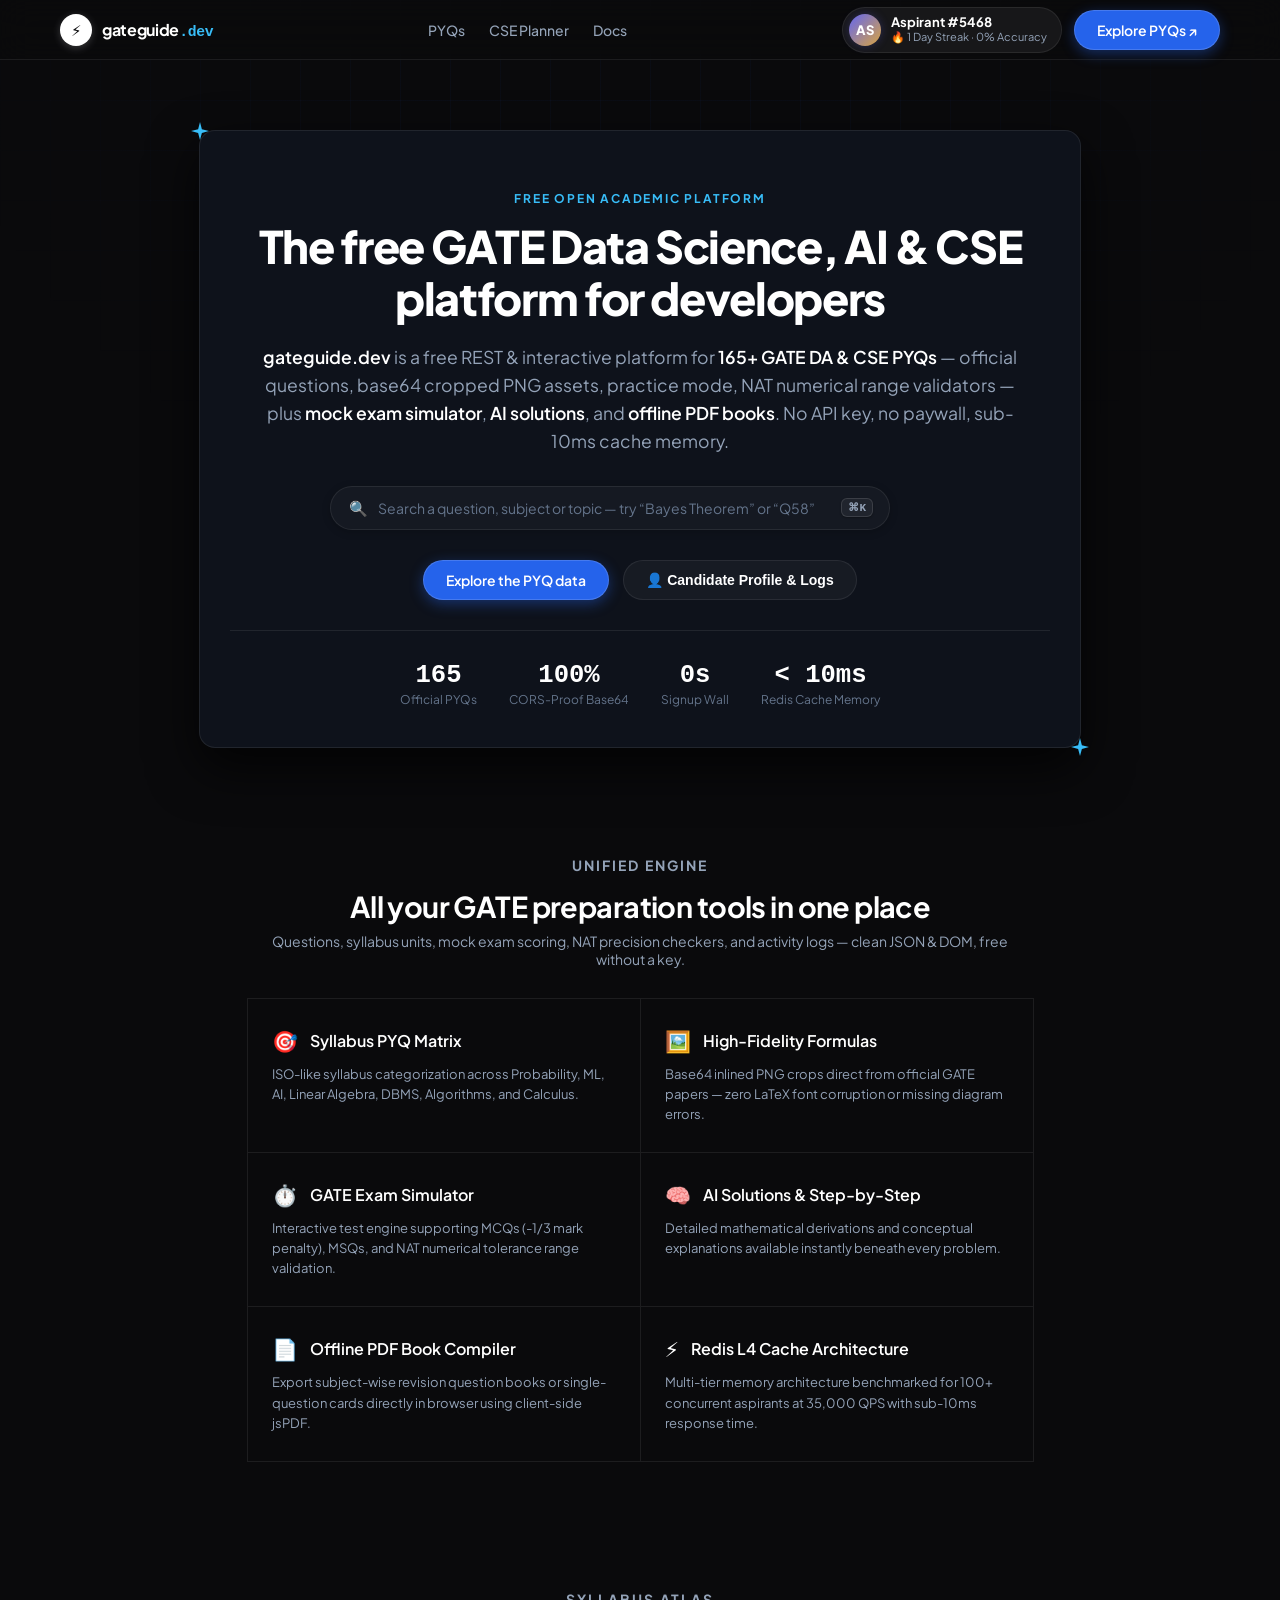
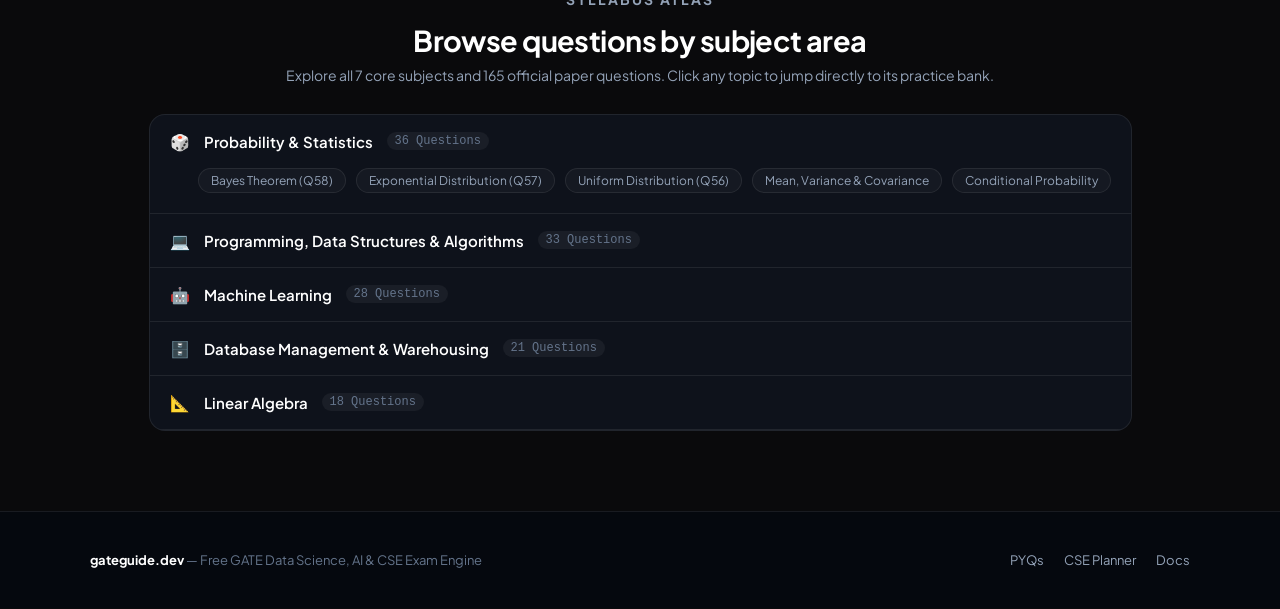
==== commit b3cebf01: "Functional landing search bar with URL query auto-search, and creative interactive docs.html page" ====
--- a/index.html
+++ b/index.html
@@ -360,7 +360,7 @@
             <ul class="nav-links">
                 <li><a href="pyqs.html">PYQs</a></li>
                 <li><a href="gate-cse-command-center.html">CSE Planner</a></li>
-                <li><a href="technical_documentation.md" target="_blank">Docs</a></li>
+                <li><a href="docs.html">Docs</a></li>
             </ul>
 
             <div style="display: flex; align-items: center; gap: 12px;">
@@ -388,11 +388,13 @@
 
             <!-- Search Bar Input Pill with KBD Shortcut -->
             <div class="hero-search-wrapper">
-                <div class="countries-search-bar" onclick="window.location.href='pyqs.html'">
+                <form id="hero-search-form" onsubmit="handleLandingSearch(event)" class="countries-search-bar" style="cursor: text;">
                     <span style="color: var(--text-muted); font-size: 15px;">🔍</span>
-                    <input type="text" placeholder="Search a question, subject or topic — try “Bayes Theorem” or “Q58”" readonly>
-                    <kbd>⌘K</kbd>
-                </div>
+                    <input type="text" id="hero-search-input" placeholder="Search a question, subject or topic — try “Bayes Theorem” or “Q58”">
+                    <button type="submit" style="background: transparent; border: none; cursor: pointer; display: flex; align-items: center;">
+                        <kbd>⌘K</kbd>
+                    </button>
+                </form>
             </div>
 
             <!-- Action Pill Buttons -->
@@ -580,7 +582,7 @@
             <div style="display: flex; gap: 20px;">
                 <a href="pyqs.html" style="color: var(--text-secondary); text-decoration: none;">PYQs</a>
                 <a href="gate-cse-command-center.html" style="color: var(--text-secondary); text-decoration: none;">CSE Planner</a>
-                <a href="technical_documentation.md" target="_blank" style="color: var(--text-secondary); text-decoration: none;">Docs</a>
+                <a href="docs.html" style="color: var(--text-secondary); text-decoration: none;">Docs</a>
             </div>
         </div>
     </footer>
@@ -595,11 +597,26 @@
             }
         });
 
+        function handleLandingSearch(event) {
+            event.preventDefault();
+            const val = document.getElementById("hero-search-input").value;
+            if (val && val.trim()) {
+                window.location.href = `pyqs.html?search=${encodeURIComponent(val.trim())}`;
+            } else {
+                window.location.href = "pyqs.html";
+            }
+        }
+
         // Global Command-K Keyboard Shortcut Listener
         document.addEventListener("keydown", (e) => {
             if ((e.metaKey || e.ctrlKey) && e.key.toLowerCase() === "k") {
                 e.preventDefault();
-                window.location.href = "pyqs.html";
+                const heroInput = document.getElementById("hero-search-input");
+                if (heroInput) {
+                    heroInput.focus();
+                } else {
+                    window.location.href = "pyqs.html";
+                }
             }
         });
     </script>
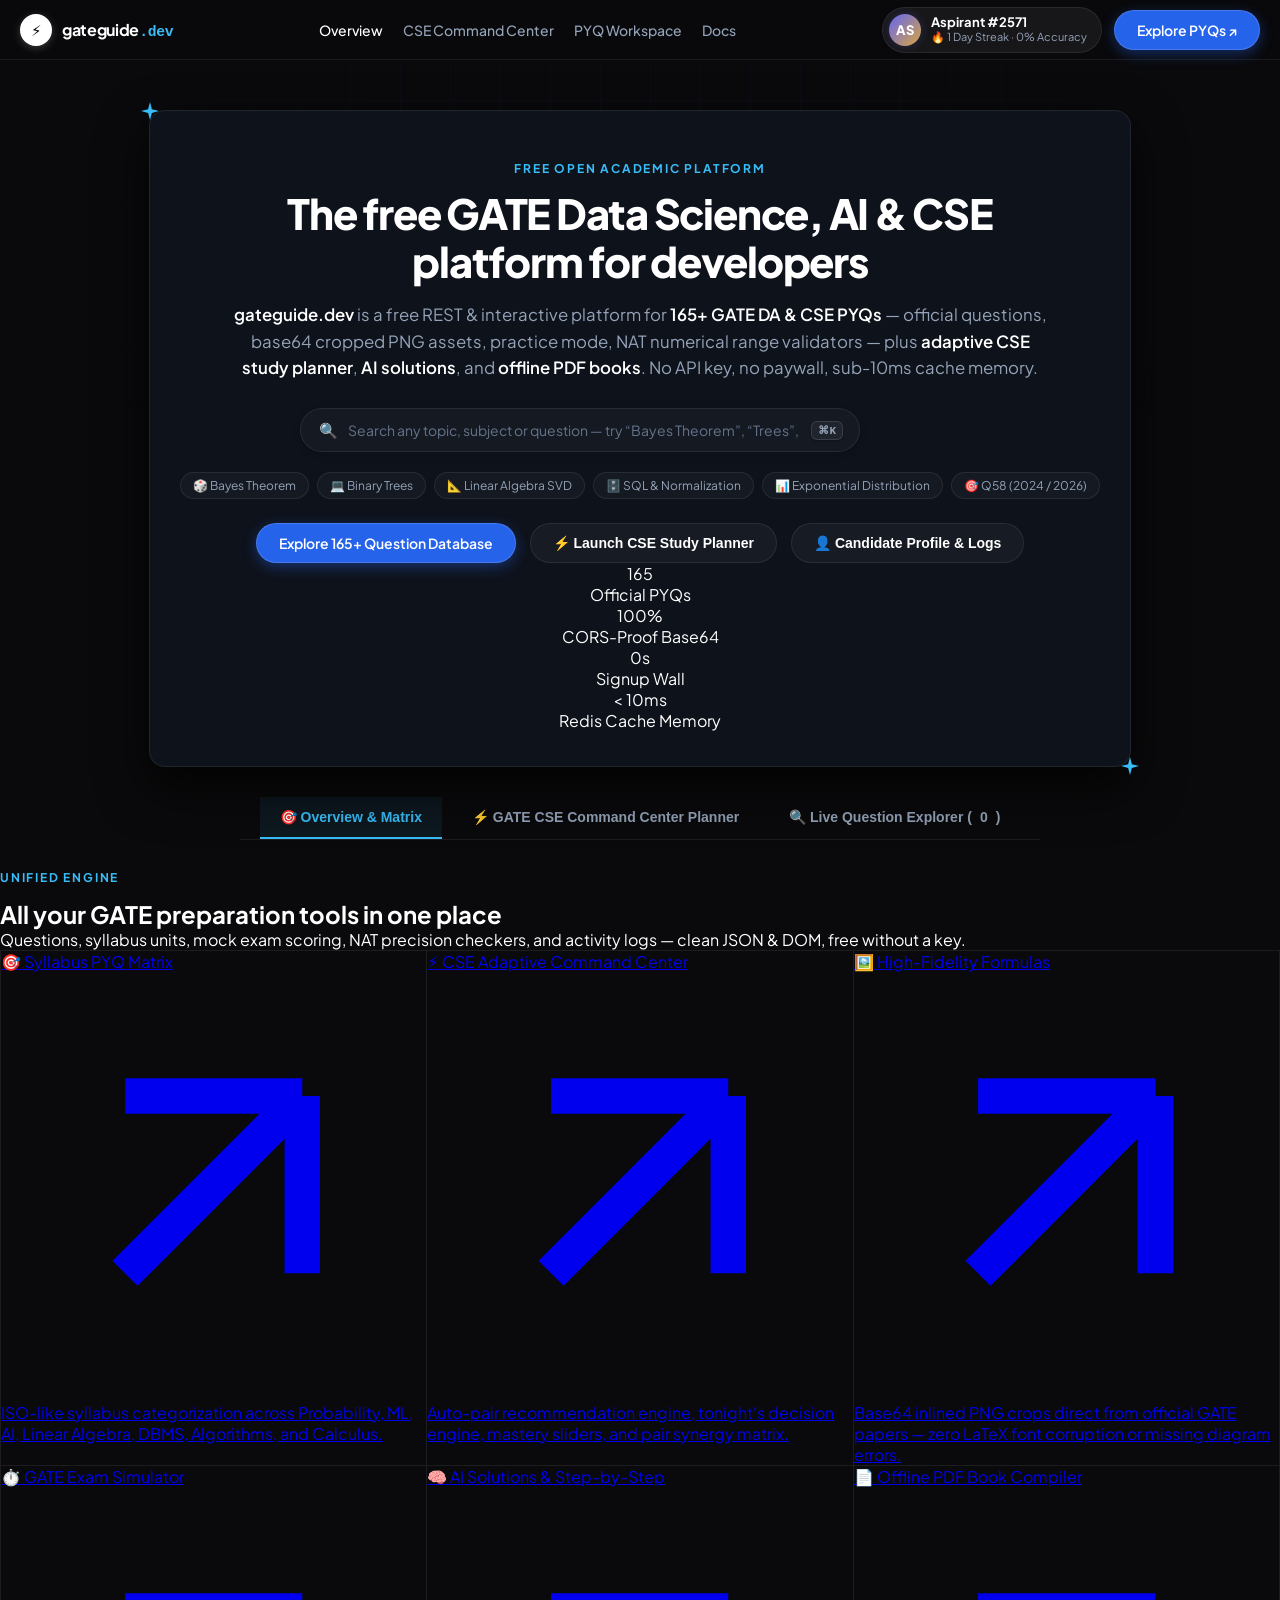
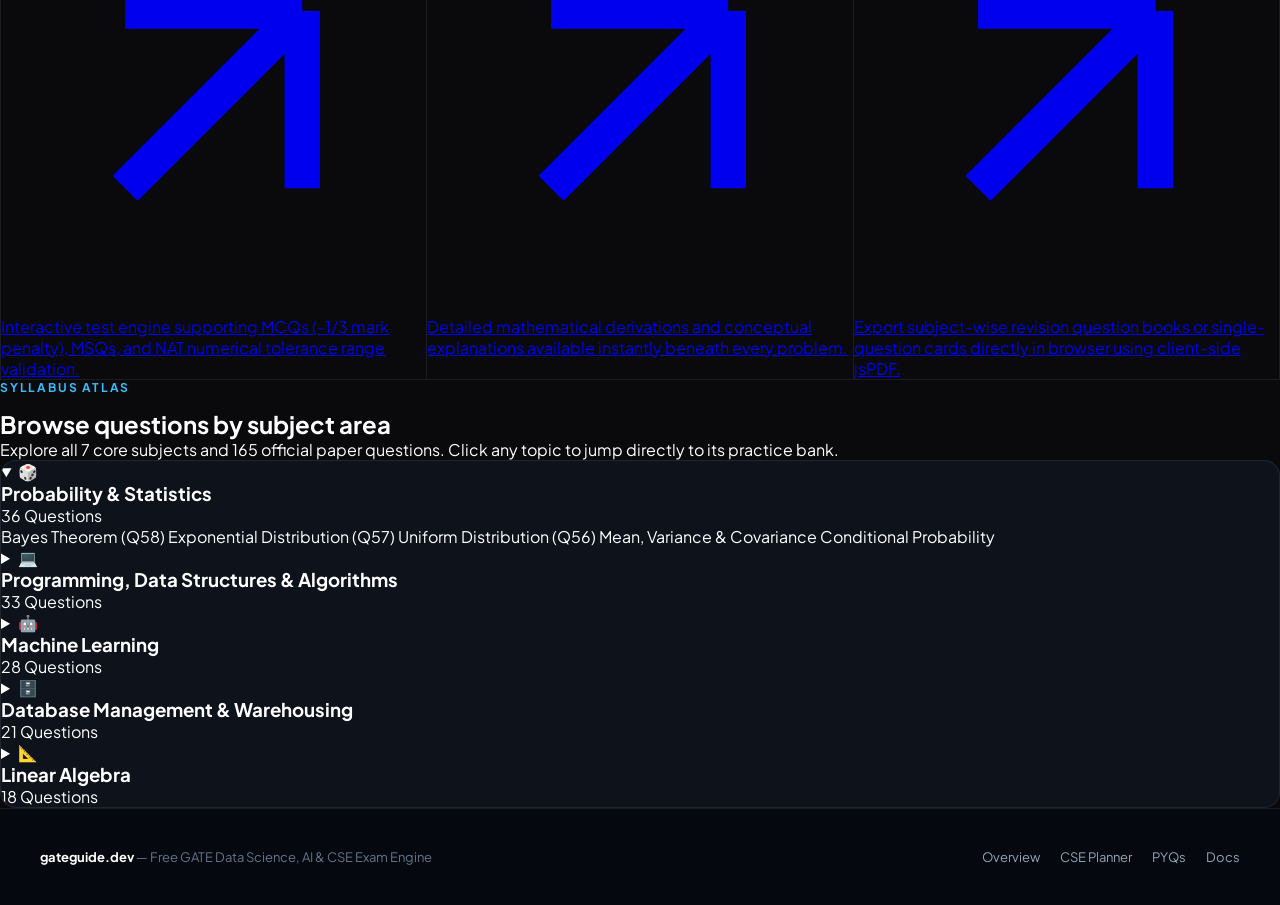
==== commit 87030697: "feat(ui): merge index.html and gate-cse-command-center.html with instant topic question search bar" ====
--- a/index.html
+++ b/index.html
@@ -3,11 +3,11 @@
 <head>
     <meta charset="UTF-8">
     <meta name="viewport" content="width=device-width, initial-scale=1.0">
-    <title>gateguide.dev — Free GATE Data Science, AI & CSE Exam Platform</title>
+    <title>gateguide.dev — GATE Data Science, AI & CSE Exam Engine</title>
     
     <!-- SEO Meta Tags -->
-    <meta name="description" content="gateguide.dev is a free, open academic platform for GATE Data Science, AI and CSE preparation — official PYQs, base64 cropped PNGs, practice exam simulator, AI explanations, and offline PDF compiler. No signup, no paywall, sub-10ms cache engine.">
-    <meta name="keywords" content="gateguide.dev, GATE DA, GATE CSE, Data Science, Artificial Intelligence, PYQ, GATE 2024, GATE 2025, GATE 2026, GATE 2027, Free SaaS, Exam Simulator">
+    <meta name="description" content="gateguide.dev is a free, open academic platform for GATE Data Science, AI and CSE preparation — official PYQs, base64 cropped PNGs, practice exam simulator, CSE Command Center planner, AI explanations, and offline PDF compiler.">
+    <meta name="keywords" content="gateguide.dev, GATE DA, GATE CSE, Data Science, Artificial Intelligence, PYQ, GATE 2024, GATE 2025, GATE 2026, GATE 2027, Free SaaS, Exam Simulator, Study Planner">
     
     <!-- Google Fonts (Plus Jakarta Sans & Fira Code) -->
     <link rel="preconnect" href="https://fonts.googleapis.com">
@@ -32,7 +32,7 @@
             position: sticky;
             top: 0;
             z-index: 1000;
-            background: rgba(10, 10, 12, 0.8);
+            background: rgba(10, 10, 12, 0.85);
             backdrop-filter: blur(16px);
             border-bottom: 1px solid var(--card-border);
             height: 60px;
@@ -41,7 +41,7 @@
         }
 
         .countries-nav .nav-container {
-            max-width: 1200px;
+            max-width: 1400px;
             width: 100%;
             margin: 0 auto;
             padding: 0 20px;
@@ -85,7 +85,7 @@
         .nav-links {
             display: flex;
             align-items: center;
-            gap: 24px;
+            gap: 20px;
             list-style: none;
         }
 
@@ -97,7 +97,7 @@
             transition: color var(--transition-fast);
         }
 
-        .nav-links a:hover {
+        .nav-links a:hover, .nav-links a.active {
             color: #ffffff;
         }
 
@@ -105,7 +105,7 @@
         .hero-grid-bg {
             position: absolute;
             inset: 0;
-            height: 500px;
+            height: 550px;
             pointer-events: none;
             z-index: 0;
             background: 
@@ -119,9 +119,9 @@
         .hero-wrapper {
             position: relative;
             z-index: 10;
-            max-width: 1100px;
+            max-width: 1200px;
             margin: 0 auto;
-            padding: 70px 20px 50px;
+            padding: 50px 20px 30px;
             text-align: center;
         }
 
@@ -130,7 +130,7 @@
             background: #0e121b;
             border: 1px solid var(--card-border);
             border-radius: var(--radius-lg);
-            padding: 60px 30px 40px;
+            padding: 50px 30px 35px;
             box-shadow: var(--shadow-lg);
         }
 
@@ -153,20 +153,20 @@
         }
 
         .hero-heading {
-            font-size: 2.8rem;
+            font-size: 2.6rem;
             font-weight: 800;
             line-height: 1.15;
             letter-spacing: -0.03em;
             color: #ffffff;
+            max-width: 860px;
+            margin: 0 auto 16px;
+        }
+
+        .hero-subtext {
+            font-size: 1.05rem;
+            color: var(--text-secondary);
             max-width: 820px;
-            margin: 0 auto 20px;
-        }
-
-        .hero-subtext {
-            font-size: 1.1rem;
-            color: var(--text-secondary);
-            max-width: 780px;
-            margin: 0 auto 30px;
+            margin: 0 auto 26px;
             line-height: 1.6;
         }
 
@@ -175,172 +175,289 @@
             font-weight: 600;
         }
 
-        /* Live Search Trigger Input Bar */
-        .hero-search-wrapper {
-            max-width: 620px;
-            margin: 0 auto 30px;
-        }
-
-        /* Quick Stat Pill Bar */
-        .quick-metrics-row {
+        /* Live Search Bar & Popup Container */
+        .hero-search-container {
+            max-width: 680px;
+            margin: 0 auto 20px;
+            position: relative;
+        }
+
+        .search-results-popover {
+            position: absolute;
+            top: 100%;
+            left: 0;
+            right: 0;
+            margin-top: 8px;
+            background: #0e121b;
+            border: 1px solid var(--card-border-hover);
+            border-radius: var(--radius-lg);
+            box-shadow: 0 20px 50px rgba(0,0,0,0.8);
+            z-index: 1000;
+            max-height: 480px;
+            overflow-y: auto;
+            text-align: left;
+            padding: 12px;
+            display: none;
+        }
+
+        .search-results-popover.active {
+            display: block;
+        }
+
+        .search-result-card {
+            background: rgba(18, 24, 38, 0.7);
+            border: 1px solid var(--card-border);
+            border-radius: var(--radius-md);
+            padding: 14px;
+            margin-bottom: 10px;
+            transition: all var(--transition-fast);
+        }
+
+        .search-result-card:hover {
+            border-color: var(--accent-blue-light);
+            background: rgba(30, 41, 59, 0.8);
+        }
+
+        .search-result-header {
+            display: flex;
+            justify-content: space-between;
+            align-items: center;
+            margin-bottom: 8px;
+        }
+
+        .search-result-title {
+            font-size: 14px;
+            font-weight: 700;
+            color: #ffffff;
+        }
+
+        .search-result-meta {
+            font-size: 12px;
+            color: var(--text-muted);
+            margin-bottom: 8px;
+        }
+
+        .search-img-preview {
+            max-height: 140px;
+            max-width: 100%;
+            object-fit: contain;
+            border-radius: 6px;
+            border: 1px solid var(--card-border);
+            background: #ffffff;
+            padding: 4px;
+            margin-bottom: 8px;
+        }
+
+        /* Quick Topic Chips */
+        .quick-topic-chips {
             display: flex;
             justify-content: center;
             align-items: center;
-            gap: 32px;
+            gap: 8px;
             flex-wrap: wrap;
-            padding-top: 30px;
-            border-top: 1px solid var(--card-border);
-            margin-top: 30px;
-        }
-
-        .metric-unit {
-            text-align: center;
-        }
-        .metric-unit .val {
-            font-size: 1.6rem;
-            font-weight: 800;
-            color: #ffffff;
-            font-family: var(--font-mono);
-        }
-        .metric-unit .lbl {
-            font-size: 12px;
-            color: var(--text-muted);
-            margin-top: 2px;
-        }
-
-        /* Section Headings */
-        .section-header {
-            text-align: center;
-            padding: 50px 20px 30px;
-            max-width: 800px;
-            margin: 0 auto;
-        }
-        .section-header h2 {
-            font-size: 1.8rem;
-            font-weight: 700;
-            letter-spacing: -0.02em;
-            color: #ffffff;
-        }
-        .section-header p {
-            color: var(--text-secondary);
-            font-size: 14px;
-            margin-top: 8px;
-        }
-
-        /* countries.dev Crisp 1px Grid Cards */
-        .countries-grid-section {
-            max-width: 1100px;
-            margin: 0 auto 70px;
-            padding: 0 20px;
-        }
-
-        .grid-card-item {
-            padding: 28px 24px;
-            text-decoration: none;
-            color: inherit;
-            display: flex;
-            flex-direction: column;
-            gap: 10px;
-            position: relative;
-        }
-
-        .grid-card-header {
-            display: flex;
-            align-items: center;
-            gap: 12px;
-            font-weight: 600;
-            font-size: 16px;
-            color: #ffffff;
-        }
-
-        .grid-card-header .icon {
-            font-size: 1.3rem;
-        }
-
-        .arrow-up-icon {
-            margin-left: auto;
-            width: 16px;
-            height: 16px;
-            color: var(--text-muted);
-            opacity: 0;
-            transform: translateX(-4px);
-            transition: all var(--transition-normal);
-        }
-
-        .grid-card-item:hover .arrow-up-icon {
-            opacity: 1;
-            transform: translateX(0);
-            color: var(--accent-blue-light);
-        }
-
-        .grid-card-desc {
-            font-size: 13px;
-            color: var(--text-secondary);
-            line-height: 1.55;
-        }
-
-        /* Syllabus Atlas Accordion List */
-        .atlas-accordion-wrapper {
-            max-width: 1100px;
-            margin: 0 auto 80px;
-            padding: 0 20px;
-        }
-
-        .atlas-group {
-            border-bottom: 1px solid var(--card-border);
-        }
-
-        .atlas-summary {
-            display: flex;
-            align-items: center;
-            gap: 14px;
-            padding: 16px 20px;
-            cursor: pointer;
-            list-style: none;
-            transition: background var(--transition-fast);
-        }
-
-        .atlas-summary:hover {
-            background: rgba(255, 255, 255, 0.03);
-        }
-
-        .atlas-summary h3 {
-            font-size: 15px;
-            font-weight: 600;
-            color: #ffffff;
-        }
-
-        .atlas-count {
-            font-size: 12px;
-            font-family: var(--font-mono);
-            color: var(--text-muted);
-            background: rgba(255, 255, 255, 0.05);
-            padding: 2px 8px;
-            border-radius: var(--radius-full);
-        }
-
-        .atlas-topics-list {
-            padding: 0 20px 20px 48px;
-            display: flex;
-            flex-wrap: wrap;
-            gap: 10px;
-        }
-
-        .atlas-topic-chip {
+            margin-bottom: 24px;
+        }
+
+        .topic-pill-chip {
             font-size: 12px;
             color: var(--text-secondary);
             background: rgba(255, 255, 255, 0.03);
             border: 1px solid var(--card-border);
-            padding: 4px 12px;
+            padding: 5px 12px;
             border-radius: var(--radius-full);
-            text-decoration: none;
+            cursor: pointer;
             transition: all var(--transition-fast);
         }
 
-        .atlas-topic-chip:hover {
+        .topic-pill-chip:hover {
             color: #ffffff;
             border-color: var(--accent-blue-light);
-            background: rgba(56, 189, 248, 0.1);
+            background: rgba(56, 189, 248, 0.12);
+        }
+
+        /* View Mode Switcher Tabs */
+        .view-switcher-bar {
+            max-width: 1200px;
+            margin: 0 auto 30px;
+            padding: 0 20px;
+            display: flex;
+            gap: 10px;
+            border-bottom: 1px solid var(--card-border);
+        }
+
+        .view-tab-btn {
+            background: transparent;
+            border: none;
+            color: var(--text-secondary);
+            padding: 12px 20px;
+            font-size: 14px;
+            font-weight: 700;
+            cursor: pointer;
+            border-bottom: 2px solid transparent;
+            transition: all var(--transition-fast);
+            display: flex;
+            align-items: center;
+            gap: 8px;
+        }
+
+        .view-tab-btn:hover {
+            color: #ffffff;
+            background: rgba(255, 255, 255, 0.03);
+        }
+
+        .view-tab-btn.active {
+            color: var(--accent-blue-light);
+            border-bottom-color: var(--accent-blue-light);
+            background: rgba(56, 189, 248, 0.08);
+        }
+
+        /* Sections Container */
+        .view-section {
+            display: none;
+        }
+
+        .view-section.active {
+            display: block;
+        }
+
+        /* Embedded Command Center Styles */
+        .command-center-container {
+            max-width: 1200px;
+            margin: 0 auto;
+            padding: 0 20px 60px;
+        }
+
+        .kpi-row {
+            display: grid;
+            grid-template-columns: repeat(auto-fit, minmax(220px, 1fr));
+            gap: 16px;
+            margin-bottom: 20px;
+        }
+
+        .kpi-card {
+            background: #0e121b;
+            border: 1px solid var(--card-border);
+            border-radius: var(--radius-md);
+            padding: 18px 20px;
+            transition: var(--transition-fast);
+        }
+
+        .kpi-card:hover {
+            border-color: var(--card-border-hover);
+        }
+
+        .kpi-card .label {
+            font-size: 11px;
+            color: var(--text-muted);
+            text-transform: uppercase;
+            letter-spacing: 0.05em;
+            margin-bottom: 4px;
+        }
+
+        .kpi-card .value {
+            font-size: 1.5rem;
+            font-weight: 800;
+            color: #ffffff;
+        }
+
+        .panel {
+            background: #0e121b;
+            border: 1px solid var(--card-border);
+            border-radius: var(--radius-lg);
+            padding: 22px;
+            margin-bottom: 20px;
+        }
+
+        .panel-header {
+            display: flex;
+            justify-content: space-between;
+            align-items: center;
+            border-bottom: 1px solid var(--card-border);
+            padding-bottom: 12px;
+            margin-bottom: 16px;
+        }
+
+        .panel-header h2 {
+            font-size: 1.1rem;
+            font-weight: 700;
+            color: #ffffff;
+            display: flex;
+            align-items: center;
+            gap: 8px;
+        }
+
+        /* Command Center Sub-Nav Tabs */
+        .cc-nav-tabs {
+            display: flex;
+            gap: 8px;
+            overflow-x: auto;
+            padding-bottom: 6px;
+            margin-bottom: 20px;
+            border-bottom: 1px solid var(--card-border);
+        }
+
+        .cc-tab-btn {
+            background: rgba(255, 255, 255, 0.03);
+            border: 1px solid var(--card-border);
+            color: var(--text-secondary);
+            padding: 8px 14px;
+            border-radius: var(--radius-md);
+            font-size: 13px;
+            font-weight: 600;
+            cursor: pointer;
+            white-space: nowrap;
+            transition: all var(--transition-fast);
+        }
+
+        .cc-tab-btn:hover {
+            color: #ffffff;
+            background: rgba(255, 255, 255, 0.08);
+        }
+
+        .cc-tab-btn.active {
+            color: #ffffff;
+            background: var(--accent-blue);
+            border-color: var(--accent-blue-light);
+        }
+
+        .cc-tab-content {
+            display: none;
+        }
+
+        .cc-tab-content.active {
+            display: block;
+        }
+
+        .grid-2 { display: grid; grid-template-columns: 1.6fr 1.4fr; gap: 20px; }
+        .grid-3 { display: grid; grid-template-columns: repeat(3, 1fr); gap: 16px; }
+
+        @media (max-width: 900px) {
+            .grid-2, .grid-3 { grid-template-columns: 1fr; }
+        }
+
+        /* Matrix Table */
+        .matrix-table {
+            width: 100%;
+            border-collapse: collapse;
+            font-size: 12px;
+            text-align: center;
+        }
+        .matrix-table th, .matrix-table td {
+            padding: 8px 4px;
+            border: 1px solid var(--card-border);
+        }
+        .matrix-table th {
+            background: rgba(255, 255, 255, 0.05);
+            color: var(--text-muted);
+        }
+        .matrix-cell {
+            cursor: pointer;
+            font-weight: 700;
+            transition: transform 0.15s;
+        }
+        .matrix-cell:hover {
+            transform: scale(1.15);
+            outline: 2px solid var(--accent-blue-light);
         }
     </style>
 </head>
@@ -358,8 +475,9 @@
             </a>
 
             <ul class="nav-links">
-                <li><a href="pyqs.html">PYQs</a></li>
-                <li><a href="gate-cse-command-center.html">CSE Planner</a></li>
+                <li><a href="#overview" class="active" onclick="switchMainView('overview')">Overview</a></li>
+                <li><a href="#planner" onclick="switchMainView('planner')">CSE Command Center</a></li>
+                <li><a href="pyqs.html">PYQ Workspace</a></li>
                 <li><a href="docs.html">Docs</a></li>
             </ul>
 
@@ -383,23 +501,39 @@
             <h1 class="hero-heading">The free GATE Data Science, AI & CSE platform for developers</h1>
             
             <p class="hero-subtext">
-                <b>gateguide.dev</b> is a free REST & interactive platform for <b>165+ GATE DA & CSE PYQs</b> — official questions, base64 cropped PNG assets, practice mode, NAT numerical range validators — plus <b>mock exam simulator</b>, <b>AI solutions</b>, and <b>offline PDF books</b>. No API key, no paywall, sub-10ms cache memory.
+                <b>gateguide.dev</b> is a free REST & interactive platform for <b>165+ GATE DA & CSE PYQs</b> — official questions, base64 cropped PNG assets, practice mode, NAT numerical range validators — plus <b>adaptive CSE study planner</b>, <b>AI solutions</b>, and <b>offline PDF books</b>. No API key, no paywall, sub-10ms cache memory.
             </p>
 
-            <!-- Search Bar Input Pill with KBD Shortcut -->
-            <div class="hero-search-wrapper">
-                <form id="hero-search-form" onsubmit="handleLandingSearch(event)" class="countries-search-bar" style="cursor: text;">
+            <!-- Search Bar Input Pill with Instant Popover Drawer -->
+            <div class="hero-search-container">
+                <form id="hero-search-form" onsubmit="handleLandingSearch(event)" class="countries-search-bar">
                     <span style="color: var(--text-muted); font-size: 15px;">🔍</span>
-                    <input type="text" id="hero-search-input" placeholder="Search a question, subject or topic — try “Bayes Theorem” or “Q58”">
+                    <input type="text" id="hero-search-input" oninput="handleSearchInput(event)" placeholder="Search any topic, subject or question — try “Bayes Theorem”, “Trees”, “Q58”, or “DBMS”" autocomplete="off">
                     <button type="submit" style="background: transparent; border: none; cursor: pointer; display: flex; align-items: center;">
                         <kbd>⌘K</kbd>
                     </button>
                 </form>
+
+                <!-- Live Search Results Dropdown -->
+                <div id="search-results-popover" class="search-results-popover">
+                    <div id="search-popover-content"></div>
+                </div>
+            </div>
+
+            <!-- Quick Topic Chips -->
+            <div class="quick-topic-chips">
+                <span class="topic-pill-chip" onclick="quickSearchTopic('Bayes Theorem')">🎲 Bayes Theorem</span>
+                <span class="topic-pill-chip" onclick="quickSearchTopic('Binary Tree')">💻 Binary Trees</span>
+                <span class="topic-pill-chip" onclick="quickSearchTopic('Rank-One SVD')">📐 Linear Algebra SVD</span>
+                <span class="topic-pill-chip" onclick="quickSearchTopic('DBMS')">🗄️ SQL & Normalization</span>
+                <span class="topic-pill-chip" onclick="quickSearchTopic('Exponential Distribution')">📊 Exponential Distribution</span>
+                <span class="topic-pill-chip" onclick="quickSearchTopic('Q58')">🎯 Q58 (2024 / 2026)</span>
             </div>
 
             <!-- Action Pill Buttons -->
             <div style="display: flex; justify-content: center; gap: 14px; flex-wrap: wrap;">
-                <a href="pyqs.html" class="btn-pill btn-pill-primary">Explore the PYQ data</a>
+                <a href="pyqs.html" class="btn-pill btn-pill-primary">Explore 165+ Question Database</a>
+                <button class="btn-pill btn-pill-secondary" onclick="switchMainView('planner')">⚡ Launch CSE Study Planner</button>
                 <button class="btn-pill btn-pill-secondary" onclick="window.gateSaaSStore.openProfileModal()">👤 Candidate Profile & Logs</button>
             </div>
 
@@ -425,163 +559,401 @@
         </div>
     </main>
 
-    <!-- One Platform Section -->
-    <div class="section-header">
-        <p class="category-eyebrow">Unified Engine</p>
-        <h2>All your GATE preparation tools in one place</h2>
-        <p>Questions, syllabus units, mock exam scoring, NAT precision checkers, and activity logs — clean JSON & DOM, free without a key.</p>
+    <!-- Main View Switcher Bar -->
+    <div class="view-switcher-bar">
+        <button class="view-tab-btn active" id="tab-btn-overview" onclick="switchMainView('overview')">
+            🎯 Overview & Matrix
+        </button>
+        <button class="view-tab-btn" id="tab-btn-planner" onclick="switchMainView('planner')">
+            ⚡ GATE CSE Command Center Planner
+        </button>
+        <button class="view-tab-btn" id="tab-btn-explorer" onclick="switchMainView('explorer')">
+            🔍 Live Question Explorer (<span id="explorer-match-count">165</span>)
+        </button>
     </div>
 
-    <!-- countries.dev 3-Column Grid Container -->
-    <section class="countries-grid-section">
-        <div class="grid-border-container" style="grid-template-columns: repeat(auto-fit, minmax(320px, 1fr));">
-            <a href="pyqs.html" class="grid-card-item">
-                <div class="grid-card-header">
-                    <span class="icon">🎯</span>
-                    <span>Syllabus PYQ Matrix</span>
-                    <svg class="arrow-up-icon" viewBox="0 0 24 24" fill="none" stroke="currentColor" stroke-width="2"><path d="M7 17L17 7M17 7H7M17 7V17"/></svg>
-                </div>
-                <p class="grid-card-desc">ISO-like syllabus categorization across Probability, ML, AI, Linear Algebra, DBMS, Algorithms, and Calculus.</p>
-            </a>
-
-            <a href="pyqs.html" class="grid-card-item">
-                <div class="grid-card-header">
-                    <span class="icon">🖼️</span>
-                    <span>High-Fidelity Formulas</span>
-                    <svg class="arrow-up-icon" viewBox="0 0 24 24" fill="none" stroke="currentColor" stroke-width="2"><path d="M7 17L17 7M17 7H7M17 7V17"/></svg>
-                </div>
-                <p class="grid-card-desc">Base64 inlined PNG crops direct from official GATE papers — zero LaTeX font corruption or missing diagram errors.</p>
-            </a>
-
-            <a href="pyqs.html" class="grid-card-item">
-                <div class="grid-card-header">
-                    <span class="icon">⏱️</span>
-                    <span>GATE Exam Simulator</span>
-                    <svg class="arrow-up-icon" viewBox="0 0 24 24" fill="none" stroke="currentColor" stroke-width="2"><path d="M7 17L17 7M17 7H7M17 7V17"/></svg>
-                </div>
-                <p class="grid-card-desc">Interactive test engine supporting MCQs (-1/3 mark penalty), MSQs, and NAT numerical tolerance range validation.</p>
-            </a>
-
-            <a href="pyqs.html" class="grid-card-item">
-                <div class="grid-card-header">
-                    <span class="icon">🧠</span>
-                    <span>AI Solutions & Step-by-Step</span>
-                    <svg class="arrow-up-icon" viewBox="0 0 24 24" fill="none" stroke="currentColor" stroke-width="2"><path d="M7 17L17 7M17 7H7M17 7V17"/></svg>
-                </div>
-                <p class="grid-card-desc">Detailed mathematical derivations and conceptual explanations available instantly beneath every problem.</p>
-            </a>
-
-            <a href="pyqs.html" class="grid-card-item">
-                <div class="grid-card-header">
-                    <span class="icon">📄</span>
-                    <span>Offline PDF Book Compiler</span>
-                    <svg class="arrow-up-icon" viewBox="0 0 24 24" fill="none" stroke="currentColor" stroke-width="2"><path d="M7 17L17 7M17 7H7M17 7V17"/></svg>
-                </div>
-                <p class="grid-card-desc">Export subject-wise revision question books or single-question cards directly in browser using client-side jsPDF.</p>
-            </a>
-
-            <a href="pyqs.html" class="grid-card-item">
-                <div class="grid-card-header">
-                    <span class="icon">⚡</span>
-                    <span>Redis L4 Cache Architecture</span>
-                    <svg class="arrow-up-icon" viewBox="0 0 24 24" fill="none" stroke="currentColor" stroke-width="2"><path d="M7 17L17 7M17 7H7M17 7V17"/></svg>
-                </div>
-                <p class="grid-card-desc">Multi-tier memory architecture benchmarked for 100+ concurrent aspirants at 35,000 QPS with sub-10ms response time.</p>
-            </a>
+    <!-- VIEW 1: OVERVIEW & MATRIX -->
+    <section id="view-overview" class="view-section active">
+        <!-- One Platform Section -->
+        <div class="section-header">
+            <p class="category-eyebrow">Unified Engine</p>
+            <h2>All your GATE preparation tools in one place</h2>
+            <p>Questions, syllabus units, mock exam scoring, NAT precision checkers, and activity logs — clean JSON & DOM, free without a key.</p>
+        </div>
+
+        <!-- countries.dev 3-Column Grid Container -->
+        <section class="countries-grid-section">
+            <div class="grid-border-container" style="grid-template-columns: repeat(auto-fit, minmax(320px, 1fr));">
+                <a href="pyqs.html" class="grid-card-item">
+                    <div class="grid-card-header">
+                        <span class="icon">🎯</span>
+                        <span>Syllabus PYQ Matrix</span>
+                        <svg class="arrow-up-icon" viewBox="0 0 24 24" fill="none" stroke="currentColor" stroke-width="2"><path d="M7 17L17 7M17 7H7M17 7V17"/></svg>
+                    </div>
+                    <p class="grid-card-desc">ISO-like syllabus categorization across Probability, ML, AI, Linear Algebra, DBMS, Algorithms, and Calculus.</p>
+                </a>
+
+                <a href="javascript:void(0)" onclick="switchMainView('planner')" class="grid-card-item">
+                    <div class="grid-card-header">
+                        <span class="icon">⚡</span>
+                        <span>CSE Adaptive Command Center</span>
+                        <svg class="arrow-up-icon" viewBox="0 0 24 24" fill="none" stroke="currentColor" stroke-width="2"><path d="M7 17L17 7M17 7H7M17 7V17"/></svg>
+                    </div>
+                    <p class="grid-card-desc">Auto-pair recommendation engine, tonight's decision engine, mastery sliders, and pair synergy matrix.</p>
+                </a>
+
+                <a href="pyqs.html" class="grid-card-item">
+                    <div class="grid-card-header">
+                        <span class="icon">🖼️</span>
+                        <span>High-Fidelity Formulas</span>
+                        <svg class="arrow-up-icon" viewBox="0 0 24 24" fill="none" stroke="currentColor" stroke-width="2"><path d="M7 17L17 7M17 7H7M17 7V17"/></svg>
+                    </div>
+                    <p class="grid-card-desc">Base64 inlined PNG crops direct from official GATE papers — zero LaTeX font corruption or missing diagram errors.</p>
+                </a>
+
+                <a href="pyqs.html" class="grid-card-item">
+                    <div class="grid-card-header">
+                        <span class="icon">⏱️</span>
+                        <span>GATE Exam Simulator</span>
+                        <svg class="arrow-up-icon" viewBox="0 0 24 24" fill="none" stroke="currentColor" stroke-width="2"><path d="M7 17L17 7M17 7H7M17 7V17"/></svg>
+                    </div>
+                    <p class="grid-card-desc">Interactive test engine supporting MCQs (-1/3 mark penalty), MSQs, and NAT numerical tolerance range validation.</p>
+                </a>
+
+                <a href="pyqs.html" class="grid-card-item">
+                    <div class="grid-card-header">
+                        <span class="icon">🧠</span>
+                        <span>AI Solutions & Step-by-Step</span>
+                        <svg class="arrow-up-icon" viewBox="0 0 24 24" fill="none" stroke="currentColor" stroke-width="2"><path d="M7 17L17 7M17 7H7M17 7V17"/></svg>
+                    </div>
+                    <p class="grid-card-desc">Detailed mathematical derivations and conceptual explanations available instantly beneath every problem.</p>
+                </a>
+
+                <a href="pyqs.html" class="grid-card-item">
+                    <div class="grid-card-header">
+                        <span class="icon">📄</span>
+                        <span>Offline PDF Book Compiler</span>
+                        <svg class="arrow-up-icon" viewBox="0 0 24 24" fill="none" stroke="currentColor" stroke-width="2"><path d="M7 17L17 7M17 7H7M17 7V17"/></svg>
+                    </div>
+                    <p class="grid-card-desc">Export subject-wise revision question books or single-question cards directly in browser using client-side jsPDF.</p>
+                </a>
+            </div>
+        </section>
+
+        <!-- Syllabus Atlas Accordion Section -->
+        <div class="section-header">
+            <p class="category-eyebrow">Syllabus Atlas</p>
+            <h2>Browse questions by subject area</h2>
+            <p>Explore all 7 core subjects and 165 official paper questions. Click any topic to jump directly to its practice bank.</p>
+        </div>
+
+        <section class="atlas-accordion-wrapper">
+            <div style="border: 1px solid var(--card-border); border-radius: var(--radius-lg); overflow: hidden; background: #0e121b;">
+                <details class="atlas-group" open>
+                    <summary class="atlas-summary">
+                        <span>🎲</span>
+                        <h3>Probability & Statistics</h3>
+                        <span class="atlas-count">36 Questions</span>
+                    </summary>
+                    <div class="atlas-topics-list">
+                        <span class="atlas-topic-chip" onclick="quickSearchTopic('Bayes Theorem')">Bayes Theorem (Q58)</span>
+                        <span class="atlas-topic-chip" onclick="quickSearchTopic('Exponential Distribution')">Exponential Distribution (Q57)</span>
+                        <span class="atlas-topic-chip" onclick="quickSearchTopic('Uniform Distribution')">Uniform Distribution (Q56)</span>
+                        <span class="atlas-topic-chip" onclick="quickSearchTopic('Mean, Variance & Covariance')">Mean, Variance & Covariance</span>
+                        <span class="atlas-topic-chip" onclick="quickSearchTopic('Conditional Probability')">Conditional Probability</span>
+                    </div>
+                </details>
+
+                <details class="atlas-group">
+                    <summary class="atlas-summary">
+                        <span>💻</span>
+                        <h3>Programming, Data Structures & Algorithms</h3>
+                        <span class="atlas-count">33 Questions</span>
+                    </summary>
+                    <div class="atlas-topics-list">
+                        <span class="atlas-topic-chip" onclick="quickSearchTopic('Binary Tree')">Binary Tree Properties (Q52)</span>
+                        <span class="atlas-topic-chip" onclick="quickSearchTopic('Sorting')">Sorting & Searching Complexity</span>
+                        <span class="atlas-topic-chip" onclick="quickSearchTopic('Dynamic Programming')">Dynamic Programming</span>
+                        <span class="atlas-topic-chip" onclick="quickSearchTopic('Graph')">Graph Traversals (BFS/DFS)</span>
+                    </div>
+                </details>
+
+                <details class="atlas-group">
+                    <summary class="atlas-summary">
+                        <span>🤖</span>
+                        <h3>Machine Learning</h3>
+                        <span class="atlas-count">28 Questions</span>
+                    </summary>
+                    <div class="atlas-topics-list">
+                        <span class="atlas-topic-chip" onclick="quickSearchTopic('Regression')">Linear & Logistic Regression</span>
+                        <span class="atlas-topic-chip" onclick="quickSearchTopic('Decision Tree')">Decision Trees & Random Forests</span>
+                        <span class="atlas-topic-chip" onclick="quickSearchTopic('Clustering')">K-Means Clustering & PCA</span>
+                        <span class="atlas-topic-chip" onclick="quickSearchTopic('Neural Networks')">Neural Networks & Loss Functions</span>
+                    </div>
+                </details>
+
+                <details class="atlas-group">
+                    <summary class="atlas-summary">
+                        <span>🗄️</span>
+                        <h3>Database Management & Warehousing</h3>
+                        <span class="atlas-count">21 Questions</span>
+                    </summary>
+                    <div class="atlas-topics-list">
+                        <span class="atlas-topic-chip" onclick="quickSearchTopic('Relational Algebra')">Relational Algebra & SQL</span>
+                        <span class="atlas-topic-chip" onclick="quickSearchTopic('Normal Forms')">Normal Forms (1NF, 2NF, 3NF, BCNF)</span>
+                        <span class="atlas-topic-chip" onclick="quickSearchTopic('B+ Trees')">B+ Trees & Indexing</span>
+                        <span class="atlas-topic-chip" onclick="quickSearchTopic('ER Diagrams')">ER Diagrams & Data Warehousing</span>
+                    </div>
+                </details>
+
+                <details class="atlas-group">
+                    <summary class="atlas-summary">
+                        <span>📐</span>
+                        <h3>Linear Algebra</h3>
+                        <span class="atlas-count">18 Questions</span>
+                    </summary>
+                    <div class="atlas-topics-list">
+                        <span class="atlas-topic-chip" onclick="quickSearchTopic('SVD')">Rank-One SVD (Q61)</span>
+                        <span class="atlas-topic-chip" onclick="quickSearchTopic('Eigenvalues')">Eigenvalues & Eigenvectors</span>
+                        <span class="atlas-topic-chip" onclick="quickSearchTopic('Matrix')">Matrix Decomposition (LU/QR)</span>
+                        <span class="atlas-topic-chip" onclick="quickSearchTopic('Vector Spaces')">Vector Spaces & Basis</span>
+                    </div>
+                </details>
+            </div>
+        </section>
+    </section>
+
+    <!-- VIEW 2: MERGED GATE CSE COMMAND CENTER PLANNER -->
+    <section id="view-planner" class="view-section">
+        <div class="command-center-container">
+            <!-- Header Bar -->
+            <div style="display: flex; justify-content: space-between; align-items: center; flex-wrap: wrap; gap: 16px; margin-bottom: 20px;">
+                <div>
+                    <h1 style="font-size: 1.6rem; font-weight: 800; color: #fff;">GATE CSE 2027 Command Center</h1>
+                    <p style="color: var(--text-secondary); font-size: 14px;">Adaptive Coaching-Aware Planner & Tonight Decision Engine</p>
+                </div>
+                <div style="display: flex; gap: 10px; flex-wrap: wrap;">
+                    <span class="badge badge-purple" style="padding: 6px 12px; font-size: 12px;">Target: AIR &lt; 500</span>
+                    <span class="badge badge-cyan" id="projected-score-badge" style="padding: 6px 12px; font-size: 12px;">Estimated Mastery: 15.0 / 100</span>
+                    <button class="btn-pill btn-pill-secondary" onclick="exportCSEData()">💾 Export JSON</button>
+                    <button class="btn-pill btn-pill-secondary" onclick="importCSEDataPrompt()">📂 Import JSON</button>
+                </div>
+            </div>
+
+            <!-- KPI Row -->
+            <div class="kpi-row">
+                <div class="kpi-card">
+                    <div class="label">Simulated Day</div>
+                    <div class="value" id="kpi-sim-day">Day 0</div>
+                    <div style="font-size: 12px; color: var(--accent-teal); margin-top: 2px;" id="kpi-total-hours">Total Study: 0.0 hrs</div>
+                </div>
+                <div class="kpi-card">
+                    <div class="label">Projected Rank</div>
+                    <div class="value" id="kpi-projected-rank" style="font-size: 1.25rem; color: var(--accent-blue-light);">Unranked</div>
+                    <div style="font-size: 12px; color: var(--text-muted);">Based on GATE 15-Yr Weights</div>
+                </div>
+                <div class="kpi-card">
+                    <div class="label">Active Coaching Subject</div>
+                    <div class="value" id="kpi-coaching-subj" style="font-size: 1.2rem; color: var(--accent-indigo);">PDS</div>
+                    <div style="font-size: 12px; color: var(--text-muted);" id="kpi-upcoming-subj">Next: Digital Logic</div>
+                </div>
+                <div class="kpi-card">
+                    <div class="label">Active Companion Pair</div>
+                    <div class="value" id="kpi-active-pair" style="font-size: 1.15rem; color: var(--accent-teal);">PDS + Digital Logic</div>
+                    <div style="font-size: 12px; color: var(--text-muted);" id="kpi-pair-score">Pair Synergy: 90 / 100</div>
+                </div>
+            </div>
+
+            <!-- Mode Controls Bar -->
+            <div class="panel" style="padding: 14px 20px; display: flex; justify-content: space-between; align-items: center; flex-wrap: wrap; gap: 12px;">
+                <div style="display: flex; gap: 12px; align-items: center;">
+                    <span style="font-size: 13px; font-weight: 700; color: var(--text-muted);">Special Modes:</span>
+                    <button class="btn-pill btn-pill-secondary" id="btn-low-energy" onclick="toggleLowEnergyMode()">⚡ Low Energy Day Mode</button>
+                    <button class="btn-pill btn-pill-secondary" id="btn-backlog" onclick="toggleBacklogMode()">🚨 Backlog Recovery Mode</button>
+                </div>
+                <div style="font-size: 13px; color: var(--text-muted);">
+                    Coaching vs Self-Study Balance: <strong id="balance-ratio" style="color: var(--accent-blue-light);">1 : 1.5 (Optimal)</strong>
+                </div>
+            </div>
+
+            <!-- Command Center Navigation Tabs -->
+            <div class="cc-nav-tabs">
+                <button class="cc-tab-btn active" onclick="switchCCTab('tab-autopair')">⚡ Auto-Pair Engine</button>
+                <button class="cc-tab-btn" onclick="switchCCTab('tab-weekly')">🌙 Tonight's Decision Engine & Weekly</button>
+                <button class="cc-tab-btn" onclick="switchCCTab('tab-mastery')">🗺️ Mastery & Roadmap</button>
+                <button class="cc-tab-btn" onclick="switchCCTab('tab-matrix')">📐 Pair-Score Matrix</button>
+                <button class="cc-tab-btn" onclick="switchCCTab('tab-dep')">🔗 Dependency Graph</button>
+                <button class="cc-tab-btn" onclick="switchCCTab('tab-spaced')">🧠 Spaced Revision</button>
+                <button class="cc-tab-btn" onclick="switchCCTab('tab-errors')">📕 Error Log System</button>
+                <button class="cc-tab-btn" onclick="switchCCTab('tab-coaching')">📝 Coaching Logger</button>
+                <button class="cc-tab-btn" onclick="switchCCTab('tab-radar')">📊 PYQ Topic Radar</button>
+            </div>
+
+            <!-- CC TAB 1: Auto-Pair Engine -->
+            <div id="tab-autopair" class="cc-tab-content active">
+                <div class="grid-2">
+                    <div class="panel">
+                        <div class="panel-header">
+                            <h2>⚡ Adaptive Auto-Pair Recommendation Engine</h2>
+                        </div>
+                        <div style="display: grid; grid-template-columns: 1fr 1fr; gap: 14px; margin-bottom: 16px;">
+                            <div>
+                                <label style="font-size: 12px; color: var(--text-muted);">Current Coaching Subject</label>
+                                <select id="select-coaching-subj" onchange="updateCoachingSubject(this.value)" class="countries-search-bar" style="width: 100%; border-radius: 8px; font-size: 13px; margin-top: 4px; padding: 8px 12px; background: #070b14; color: #fff;"></select>
+                            </div>
+                            <div>
+                                <label style="font-size: 12px; color: var(--text-muted);">Upcoming Coaching Subject</label>
+                                <select id="select-upcoming-subj" onchange="updateUpcomingSubject(this.value)" class="countries-search-bar" style="width: 100%; border-radius: 8px; font-size: 13px; margin-top: 4px; padding: 8px 12px; background: #070b14; color: #fff;"></select>
+                            </div>
+                        </div>
+                        <div id="pair-recommendations-container" style="display: flex; flex-direction: column; gap: 14px;"></div>
+                    </div>
+
+                    <div class="panel">
+                        <div class="panel-header">
+                            <h2>🧠 Pair Synergy Rationale</h2>
+                        </div>
+                        <div id="pair-rationale-box" style="font-size: 14px; color: var(--text-secondary); line-height: 1.6; margin-bottom: 20px;">
+                            Select a coaching subject to view mathematical synergy, cognitive load balance, and PYQ overlap.
+                        </div>
+                        <div class="panel-header">
+                            <h2>💡 Daily 330-Min (5.5h) Self-Study Architecture</h2>
+                        </div>
+                        <div style="display: grid; grid-template-columns: repeat(auto-fit, minmax(130px, 1fr)); gap: 10px;">
+                            <div style="background: rgba(255,255,255,0.03); border: 1px solid var(--card-border); padding: 10px; border-radius: 8px; text-align: center;">
+                                <div style="font-size: 11px; color: var(--accent-indigo); font-weight: 700;">45 Mins</div>
+                                <div style="font-size: 13px; font-weight: 600; color: #fff;">Primary Concepts</div>
+                            </div>
+                            <div style="background: rgba(255,255,255,0.03); border: 1px solid var(--card-border); padding: 10px; border-radius: 8px; text-align: center;">
+                                <div style="font-size: 11px; color: var(--accent-indigo); font-weight: 700;">120 Mins</div>
+                                <div style="font-size: 13px; font-weight: 600; color: #fff;">Workbook Solving</div>
+                            </div>
+                            <div style="background: rgba(255,255,255,0.03); border: 1px solid var(--card-border); padding: 10px; border-radius: 8px; text-align: center;">
+                                <div style="font-size: 11px; color: var(--accent-indigo); font-weight: 700;">105 Mins</div>
+                                <div style="font-size: 13px; font-weight: 600; color: #fff;">Secondary Pair Revision</div>
+                            </div>
+                            <div style="background: rgba(255,255,255,0.03); border: 1px solid var(--card-border); padding: 10px; border-radius: 8px; text-align: center;">
+                                <div style="font-size: 11px; color: var(--accent-indigo); font-weight: 700;">45 Mins</div>
+                                <div style="font-size: 13px; font-weight: 600; color: #fff;">Pure PYQ Drills</div>
+                            </div>
+                        </div>
+                    </div>
+                </div>
+            </div>
+
+            <!-- CC TAB 2: Tonight's Decision Engine -->
+            <div id="tab-weekly" class="cc-tab-content">
+                <div class="panel">
+                    <div style="display: flex; justify-content: space-between; align-items: center; flex-wrap: wrap; gap: 10px; margin-bottom: 16px;">
+                        <div>
+                            <h2 style="font-size: 1.2rem; font-weight: 800; color: #fff;">🌙 "What Should I Study Tonight?" Decision Engine</h2>
+                            <p style="font-size: 13px; color: var(--text-secondary);">Dynamically constructs tonight's task blocks with topic intelligence.</p>
+                        </div>
+                        <button class="btn-pill btn-pill-primary" onclick="generateTonightPlan()">✨ Generate Tonight's Plan</button>
+                    </div>
+
+                    <div id="tonight-tasks-container" style="display: flex; flex-direction: column; gap: 10px; margin-top: 14px;"></div>
+                </div>
+            </div>
+
+            <!-- CC TAB 3: Mastery Sliders & Roadmap -->
+            <div id="tab-mastery" class="cc-tab-content">
+                <div class="panel">
+                    <div class="panel-header">
+                        <h2>🎛️ Subject Mastery Sliders (0 - 100%)</h2>
+                    </div>
+                    <div class="grid-3" id="mastery-sliders-container"></div>
+                </div>
+            </div>
+
+            <!-- CC TAB 4: Pair Matrix -->
+            <div id="tab-matrix" class="cc-tab-content">
+                <div class="panel">
+                    <div class="panel-header">
+                        <h2>📐 Interactive Pair-Synergy Matrix</h2>
+                    </div>
+                    <div style="overflow-x: auto;">
+                        <table class="matrix-table" id="matrix-table-el"></table>
+                    </div>
+                </div>
+            </div>
+
+            <!-- CC TAB 5: Dependency Graph -->
+            <div id="tab-dep" class="cc-tab-content">
+                <div class="panel">
+                    <div class="panel-header">
+                        <h2>🔗 Academic Dependency Chains</h2>
+                    </div>
+                    <div id="dependency-graph-container" style="display: flex; flex-direction: column; gap: 16px;"></div>
+                </div>
+            </div>
+
+            <!-- CC TAB 6: Spaced Revision -->
+            <div id="tab-spaced" class="cc-tab-content">
+                <div class="panel">
+                    <div class="panel-header">
+                        <h2>🧠 Spaced Revision Queue</h2>
+                        <button class="btn-pill btn-pill-secondary" onclick="addSpacedRevisionPrompt()">➕ Add Revision Entry</button>
+                    </div>
+                    <div class="grid-3" id="spaced-revision-container"></div>
+                </div>
+            </div>
+
+            <!-- CC TAB 7: Error Log -->
+            <div id="tab-errors" class="cc-tab-content">
+                <div class="panel">
+                    <div class="panel-header">
+                        <h2>📕 Logged Error & Mistake History</h2>
+                    </div>
+                    <div id="error-log-container"></div>
+                </div>
+            </div>
+
+            <!-- CC TAB 8: Coaching Logger -->
+            <div id="tab-coaching" class="cc-tab-content">
+                <div class="panel">
+                    <div class="panel-header">
+                        <h2>📝 Daily Coaching Timetable Logger</h2>
+                    </div>
+                    <div id="coaching-log-container"></div>
+                </div>
+            </div>
+
+            <!-- CC TAB 9: PYQ Radar -->
+            <div id="tab-radar" class="cc-tab-content">
+                <div class="panel">
+                    <div class="panel-header">
+                        <h2>📊 Top PYQ Recurrence Radar</h2>
+                    </div>
+                    <div id="radar-list-container"></div>
+                </div>
+            </div>
         </div>
     </section>
 
-    <!-- Syllabus Atlas Accordion Section -->
-    <div class="section-header">
-        <p class="category-eyebrow">Syllabus Atlas</p>
-        <h2>Browse questions by subject area</h2>
-        <p>Explore all 7 core subjects and 165 official paper questions. Click any topic to jump directly to its practice bank.</p>
-    </div>
-
-    <section class="atlas-accordion-wrapper">
-        <div style="border: 1px solid var(--card-border); border-radius: var(--radius-lg); overflow: hidden; background: #0e121b;">
-            <details class="atlas-group" open>
-                <summary class="atlas-summary">
-                    <span>🎲</span>
-                    <h3>Probability & Statistics</h3>
-                    <span class="atlas-count">36 Questions</span>
-                </summary>
-                <div class="atlas-topics-list">
-                    <a href="pyqs.html" class="atlas-topic-chip">Bayes Theorem (Q58)</a>
-                    <a href="pyqs.html" class="atlas-topic-chip">Exponential Distribution (Q57)</a>
-                    <a href="pyqs.html" class="atlas-topic-chip">Uniform Distribution (Q56)</a>
-                    <a href="pyqs.html" class="atlas-topic-chip">Mean, Variance & Covariance</a>
-                    <a href="pyqs.html" class="atlas-topic-chip">Conditional Probability</a>
-                </div>
-            </details>
-
-            <details class="atlas-group">
-                <summary class="atlas-summary">
-                    <span>💻</span>
-                    <h3>Programming, Data Structures & Algorithms</h3>
-                    <span class="atlas-count">33 Questions</span>
-                </summary>
-                <div class="atlas-topics-list">
-                    <a href="pyqs.html" class="atlas-topic-chip">Binary Tree Properties (Q52)</a>
-                    <a href="pyqs.html" class="atlas-topic-chip">Sorting & Searching Complexity</a>
-                    <a href="pyqs.html" class="atlas-topic-chip">Dynamic Programming</a>
-                    <a href="pyqs.html" class="atlas-topic-chip">Graph Traversals (BFS/DFS)</a>
-                </div>
-            </details>
-
-            <details class="atlas-group">
-                <summary class="atlas-summary">
-                    <span>🤖</span>
-                    <h3>Machine Learning</h3>
-                    <span class="atlas-count">28 Questions</span>
-                </summary>
-                <div class="atlas-topics-list">
-                    <a href="pyqs.html" class="atlas-topic-chip">Linear & Logistic Regression</a>
-                    <a href="pyqs.html" class="atlas-topic-chip">Decision Trees & Random Forests</a>
-                    <a href="pyqs.html" class="atlas-topic-chip">K-Means Clustering & PCA</a>
-                    <a href="pyqs.html" class="atlas-topic-chip">Neural Networks & Loss Functions</a>
-                </div>
-            </details>
-
-            <details class="atlas-group">
-                <summary class="atlas-summary">
-                    <span>🗄️</span>
-                    <h3>Database Management & Warehousing</h3>
-                    <span class="atlas-count">21 Questions</span>
-                </summary>
-                <div class="atlas-topics-list">
-                    <a href="pyqs.html" class="atlas-topic-chip">Relational Algebra & SQL</a>
-                    <a href="pyqs.html" class="atlas-topic-chip">Normal Forms (1NF, 2NF, 3NF, BCNF)</a>
-                    <a href="pyqs.html" class="atlas-topic-chip">B+ Trees & Indexing</a>
-                    <a href="pyqs.html" class="atlas-topic-chip">ER Diagrams & Data Warehousing</a>
-                </div>
-            </details>
-
-            <details class="atlas-group">
-                <summary class="atlas-summary">
-                    <span>📐</span>
-                    <h3>Linear Algebra</h3>
-                    <span class="atlas-count">18 Questions</span>
-                </summary>
-                <div class="atlas-topics-list">
-                    <a href="pyqs.html" class="atlas-topic-chip">Rank-One SVD (Q61)</a>
-                    <a href="pyqs.html" class="atlas-topic-chip">Eigenvalues & Eigenvectors</a>
-                    <a href="pyqs.html" class="atlas-topic-chip">Matrix Decomposition (LU/QR)</a>
-                    <a href="pyqs.html" class="atlas-topic-chip">Vector Spaces & Basis</a>
-                </div>
-            </details>
+    <!-- VIEW 3: LIVE QUESTION EXPLORER & INSTANT TOPIC MATCHES -->
+    <section id="view-explorer" class="view-section">
+        <div style="max-width: 1200px; margin: 0 auto; padding: 0 20px 60px;">
+            <div class="section-header" style="padding-top: 10px;">
+                <p class="category-eyebrow">Interactive Practice Bank</p>
+                <h2 id="explorer-title">Live Question Results</h2>
+                <p id="explorer-subtitle">Browsing 165 official GATE Data Science & AI questions. Filter by topic or search keyword above.</p>
+            </div>
+
+            <div id="explorer-cards-grid" style="display: flex; flex-direction: column; gap: 20px;"></div>
         </div>
     </section>
 
     <!-- Footer -->
     <footer style="border-top: 1px solid var(--card-border); padding: 40px 20px; text-align: center; color: var(--text-muted); font-size: 13px;">
-        <div style="max-width: 1100px; margin: 0 auto; display: flex; justify-content: space-between; align-items: center; flex-wrap: wrap; gap: 16px;">
+        <div style="max-width: 1200px; margin: 0 auto; display: flex; justify-content: space-between; align-items: center; flex-wrap: wrap; gap: 16px;">
             <div>
                 <span style="font-weight: 700; color: #fff;">gateguide.dev</span> — Free GATE Data Science, AI & CSE Exam Engine
             </div>
             <div style="display: flex; gap: 20px;">
+                <a href="javascript:void(0)" onclick="switchMainView('overview')" style="color: var(--text-secondary); text-decoration: none;">Overview</a>
+                <a href="javascript:void(0)" onclick="switchMainView('planner')" style="color: var(--text-secondary); text-decoration: none;">CSE Planner</a>
                 <a href="pyqs.html" style="color: var(--text-secondary); text-decoration: none;">PYQs</a>
-                <a href="gate-cse-command-center.html" style="color: var(--text-secondary); text-decoration: none;">CSE Planner</a>
                 <a href="docs.html" style="color: var(--text-secondary); text-decoration: none;">Docs</a>
             </div>
         </div>
@@ -590,35 +962,484 @@
     <!-- Client-side Scripts -->
     <script src="cache_manager.js"></script>
     <script src="user_saas_store.js"></script>
+    <script src="database.js"></script>
+
     <script>
+        // -------------------------------------------------------------
+        // CSE COMMAND CENTER STATE & DATA STRUCTURES
+        // -------------------------------------------------------------
+        const SUBJECTS = [
+            { id: "PDS", name: "PDS (Programming & Data Structures)", weight: 10.5, difficulty: "Medium" },
+            { id: "Digital Logic", name: "Digital Logic", weight: 5.0, difficulty: "Easy" },
+            { id: "Algorithms", name: "Algorithms", weight: 8.5, difficulty: "Hard" },
+            { id: "DBMS", name: "DBMS", weight: 7.5, difficulty: "Medium" },
+            { id: "TOC", name: "TOC (Theory of Computation)", weight: 8.0, difficulty: "Medium" },
+            { id: "Compiler Design", name: "Compiler Design", weight: 5.0, difficulty: "Medium" },
+            { id: "COA", name: "COA (Computer Organization)", weight: 8.5, difficulty: "Hard" },
+            { id: "Operating Systems", name: "Operating Systems", weight: 9.0, difficulty: "Medium" },
+            { id: "Computer Networks", name: "Computer Networks", weight: 9.5, difficulty: "Hard" },
+            { id: "Engineering Mathematics", name: "Engineering Mathematics", weight: 12.0, difficulty: "Medium" },
+            { id: "Discrete Mathematics", name: "Discrete Mathematics", weight: 6.5, difficulty: "Hard" },
+            { id: "General Aptitude", name: "General Aptitude", weight: 15.0, difficulty: "Easy" }
+        ];
+
+        const TOPIC_INTELLIGENCE = {
+            "PDS": ["Pointers & Recursion (109 PYQs)", "Binary Search Trees & Traversal", "Arrays, Stacks & Queues Math"],
+            "Digital Logic": ["Combinational Circuits (K-Maps)", "Sequential Circuits & Flip-Flops", "Number Systems & Codes"],
+            "Algorithms": ["Graph Algorithms (Dijkstra/MST 86 PYQs)", "Dynamic Programming & Greedy", "Recurrences & Asymptotic Bounds"],
+            "DBMS": ["SQL Queries & Joins (115 PYQs)", "Functional Dependency & Normalization", "B / B+ Trees Indexing (68 PYQs)"],
+            "TOC": ["Regular Languages & DFA/NFA", "Context-Free Grammars & Pushdown Automata", "Turing Machines & Decidability"],
+            "Compiler Design": ["Lexical Analysis & Parsing (176 PYQs)", "Intermediate Code Generation", "Liveness & Code Optimization"],
+            "COA": ["Cache Memory & Mapping Math (72 PYQs)", "Pipelining & Hazard Resolution", "Instruction Formats & Addressing"],
+            "Operating Systems": ["Deadlocks & Semaphores (53 PYQs)", "CPU Scheduling & Process Sync", "Virtual Memory & Paging Math"],
+            "Computer Networks": ["OSI & TCP/IP Header Protocols (111 PYQs)", "IP Addressing & Subnetting", "Flow Control & Sliding Window"],
+            "Engineering Mathematics": ["Graph Theory (115 PYQs)", "Linear Algebra & Eigenvalues Math", "Bayes Theorem & Probability"],
+            "Discrete Mathematics": ["Propositional & First-Order Logic", "Set Theory, Relations & Lattices", "Combinatorics & Generating Functions"],
+            "General Aptitude": ["Numerical Reasoning & Series", "Spatial Reasoning & Diagrams", "Verbal Ability & Grammar"]
+        };
+
+        const PAIR_MATRIX = {
+            "PDS": { "Digital Logic": 90, "Algorithms": 92, "DBMS": 88, "TOC": 75, "COA": 82 },
+            "Digital Logic": { "COA": 90, "PDS": 90, "Operating Systems": 84 },
+            "Algorithms": { "PDS": 92, "DBMS": 88, "TOC": 85, "Discrete Mathematics": 89 },
+            "DBMS": { "Algorithms": 88, "PDS": 88, "Operating Systems": 85 },
+            "TOC": { "Compiler Design": 95, "Algorithms": 85, "Discrete Mathematics": 92 }
+        };
+
+        const PYQ_RADAR_TOPICS = [
+            { topic: "Graph Theory", subject: "Engineering Mathematics", count: 115 },
+            { topic: "SQL Queries & Normalization", subject: "DBMS", count: 115 },
+            { topic: "OSI & TCP/IP Header Protocols", subject: "Computer Networks", count: 111 },
+            { topic: "Pointers, Recursion & Arrays", subject: "PDS", count: 109 },
+            { topic: "Lexical Analysis & Parsing", subject: "Compiler Design", count: 176 }
+        ];
+
+        let cseState = {
+            simCurrentDay: 0,
+            simTotalHours: 0,
+            coachingSubject: "PDS",
+            upcomingSubject: "Digital Logic",
+            activePair: { s1: "PDS", s2: "Digital Logic" },
+            lowEnergyMode: false,
+            backlogMode: false,
+            tonightCheckedTasks: {},
+            mastery: { "PDS": 40, "Digital Logic": 30, "Algorithms": 20, "DBMS": 25, "TOC": 10 },
+            spacedRevisions: [{ id: 1, concept: "B+ Tree Order Rule", status: "Due" }]
+        };
+
+        // -------------------------------------------------------------
+        // APPLICATION INITIALIZATION
+        // -------------------------------------------------------------
         document.addEventListener("DOMContentLoaded", () => {
-            if (window.gateSaaSStore) {
-                window.gateSaaSStore.notifyUI();
+            if (window.gateSaaSStore) window.gateSaaSStore.notifyUI();
+            loadCSEState();
+            initCSESelects();
+            renderCSEAll();
+            renderExplorerQuestions();
+
+            // Hash handling for direct #planner link
+            if (window.location.hash === "#planner") {
+                switchMainView("planner");
             }
         });
 
-        function handleLandingSearch(event) {
-            event.preventDefault();
+        // -------------------------------------------------------------
+        // LIVE TOPIC & QUESTION SEARCH ENGINE
+        // -------------------------------------------------------------
+        function handleSearchInput(e) {
+            const query = e.target.value.toLowerCase().trim();
+            const popover = document.getElementById("search-results-popover");
+            const popoverContent = document.getElementById("search-popover-content");
+
+            if (!query || query.length < 2) {
+                popover.classList.remove("active");
+                return;
+            }
+
+            const matches = filterQuestionsByQuery(query);
+            renderPopoverResults(matches, query, popoverContent);
+            popover.classList.add("active");
+        }
+
+        function filterQuestionsByQuery(query) {
+            if (typeof QUESTIONS_DATABASE === "undefined") return [];
+
+            return QUESTIONS_DATABASE.filter(q => {
+                const text = (q.questionText || "").toLowerCase();
+                const subj = (q.subject || "").toLowerCase();
+                const unit = (q.unit || "").toLowerCase();
+                const topic = (q.topic || "").toLowerCase();
+                const qid = (q.id || "").toLowerCase();
+                const qnum = `q${q.questionNumber}`;
+
+                return text.includes(query) || 
+                       subj.includes(query) || 
+                       unit.includes(query) || 
+                       topic.includes(query) || 
+                       qid.includes(query) || 
+                       qnum === query ||
+                       String(q.year).includes(query);
+            });
+        }
+
+        function renderPopoverResults(matches, query, container) {
+            if (matches.length === 0) {
+                container.innerHTML = `
+                    <div style="padding: 16px; text-align: center; color: var(--text-muted); font-size: 13px;">
+                        No direct questions found matching “<strong>${escapeHtml(query)}</strong>”.
+                        <br><a href="pyqs.html?search=${encodeURIComponent(query)}" style="color: var(--accent-blue-light); text-decoration: underline; margin-top: 6px; display: inline-block;">Search full PYQ workspace ↗</a>
+                    </div>
+                `;
+                return;
+            }
+
+            let html = `
+                <div style="padding: 6px 8px 10px; font-size: 12px; font-weight: 700; color: var(--accent-blue-light); display: flex; justify-content: space-between; border-bottom: 1px solid var(--card-border); margin-bottom: 8px;">
+                    <span>FOUND ${matches.length} MATCHING QUESTION(S)</span>
+                    <a href="javascript:void(0)" onclick="quickSearchTopic('${escapeHtml(query)}')" style="color: #fff; text-decoration: underline;">View in Explorer (${matches.length}) ↗</a>
+                </div>
+            `;
+
+            matches.slice(0, 4).forEach(q => {
+                html += `
+                    <div class="search-result-card" onclick="openExplorerQuestion('${q.id}')">
+                        <div class="search-result-header">
+                            <span class="search-result-title">GATE DA ${q.year} — Q${q.questionNumber} (${q.questionType})</span>
+                            <span class="badge badge-cyan" style="font-size: 10px;">${q.subject}</span>
+                        </div>
+                        <div class="search-result-meta">📍 ${q.topic} • ${q.marks} Mark(s)</div>
+                        ${q.imageData ? `<img src="${q.imageData}" class="search-img-preview" alt="Question Crop" />` : ''}
+                        <div style="display: flex; justify-content: space-between; align-items: center; margin-top: 6px;">
+                            <span style="font-size: 11px; color: var(--text-muted);">Answer Key: <strong style="color: #fff;">${q.officialAnswer}</strong></span>
+                            <span style="font-size: 11px; color: var(--accent-blue-light); font-weight: 700;">Practice Question ➔</span>
+                        </div>
+                    </div>
+                `;
+            });
+
+            if (matches.length > 4) {
+                html += `
+                    <div style="text-align: center; padding: 6px;">
+                        <button class="btn-pill btn-pill-primary" style="width: 100%; font-size: 12px;" onclick="quickSearchTopic('${escapeHtml(query)}')">
+                            View all ${matches.length} matching questions in Explorer
+                        </button>
+                    </div>
+                `;
+            }
+
+            container.innerHTML = html;
+        }
+
+        function quickSearchTopic(topicKeyword) {
+            document.getElementById("hero-search-input").value = topicKeyword;
+            document.getElementById("search-results-popover").classList.remove("active");
+
+            const matches = filterQuestionsByQuery(topicKeyword.toLowerCase().trim());
+            renderExplorerQuestions(matches, topicKeyword);
+            switchMainView('explorer');
+        }
+
+        function handleLandingSearch(e) {
+            e.preventDefault();
             const val = document.getElementById("hero-search-input").value;
             if (val && val.trim()) {
-                window.location.href = `pyqs.html?search=${encodeURIComponent(val.trim())}`;
-            } else {
-                window.location.href = "pyqs.html";
+                quickSearchTopic(val.trim());
             }
         }
 
-        // Global Command-K Keyboard Shortcut Listener
+        // Close popover when clicking outside
+        document.addEventListener("click", (e) => {
+            const container = document.querySelector(".hero-search-container");
+            const popover = document.getElementById("search-results-popover");
+            if (container && popover && !container.contains(e.target)) {
+                popover.classList.remove("active");
+            }
+        });
+
+        // Global ⌘K Shortcut Listener
         document.addEventListener("keydown", (e) => {
             if ((e.metaKey || e.ctrlKey) && e.key.toLowerCase() === "k") {
                 e.preventDefault();
                 const heroInput = document.getElementById("hero-search-input");
                 if (heroInput) {
                     heroInput.focus();
-                } else {
-                    window.location.href = "pyqs.html";
+                    heroInput.select();
                 }
             }
         });
+
+        // -------------------------------------------------------------
+        // LIVE EXPLORER QUESTION RENDERER
+        // -------------------------------------------------------------
+        function renderExplorerQuestions(questionsList = null, queryText = "") {
+            const container = document.getElementById("explorer-cards-grid");
+            const titleEl = document.getElementById("explorer-title");
+            const subEl = document.getElementById("explorer-subtitle");
+            const countEl = document.getElementById("explorer-match-count");
+            if (!container) return;
+
+            const list = questionsList || (typeof QUESTIONS_DATABASE !== "undefined" ? QUESTIONS_DATABASE : []);
+            if (countEl) countEl.textContent = list.length;
+
+            if (queryText) {
+                if (titleEl) titleEl.textContent = `Questions for Topic: "${queryText}"`;
+                if (subEl) subEl.textContent = `Found ${list.length} official GATE questions matching "${queryText}".`;
+            } else {
+                if (titleEl) titleEl.textContent = `All 165 GATE DA Official Questions`;
+                if (subEl) subEl.textContent = `Complete Question Bank from official papers (2024, 2025, 2026).`;
+            }
+
+            if (list.length === 0) {
+                container.innerHTML = `<div class="panel" style="text-align: center; color: var(--text-muted);">No questions found for your search criteria.</div>`;
+                return;
+            }
+
+            let html = "";
+            list.forEach(q => {
+                html += `
+                    <div class="panel" id="q-card-${q.id}">
+                        <div class="panel-header">
+                            <h2>
+                                <span class="badge badge-purple">GATE DA ${q.year}</span>
+                                <span>Question ${q.questionNumber} (${q.questionType})</span>
+                            </h2>
+                            <div>
+                                <span class="badge badge-cyan">${q.subject}</span>
+                                <span class="badge badge-green">${q.marks} Mark(s)</span>
+                            </div>
+                        </div>
+
+                        <div style="font-size: 13px; color: var(--text-secondary); margin-bottom: 12px;">
+                            <strong>Topic:</strong> ${q.topic} • <strong>Unit:</strong> ${q.unit}
+                        </div>
+
+                        ${q.imageData ? `
+                            <div style="text-align: center; margin-bottom: 16px; background: #fff; padding: 12px; border-radius: 8px;">
+                                <img src="${q.imageData}" style="max-width: 100%; height: auto; display: inline-block;" alt="Cropped Figure" />
+                            </div>
+                        ` : ''}
+
+                        <!-- Answer & Practice Section -->
+                        <div style="background: rgba(255,255,255,0.03); border: 1px solid var(--card-border); padding: 14px; border-radius: 8px; margin-top: 10px;">
+                            <div style="display: flex; justify-content: space-between; align-items: center; flex-wrap: wrap; gap: 10px;">
+                                <div>
+                                    <span style="font-size: 13px; font-weight: 700;">Official Answer: </span>
+                                    <span style="font-family: var(--font-mono); color: var(--accent-blue-light); font-weight: 700; font-size: 14px;">${q.officialAnswer}</span>
+                                </div>
+                                <button class="btn-pill btn-pill-secondary" onclick="toggleAIExp('${q.id}')" style="font-size: 12px;">
+                                    💡 Toggle AI Explanation
+                                </button>
+                            </div>
+                            <div id="ai-exp-${q.id}" style="display: none; margin-top: 12px; padding-top: 12px; border-top: 1px solid var(--card-border); font-size: 13px; color: #cbd5e1; line-height: 1.6; white-space: pre-line;">
+                                ${q.aiExplanation || 'Step-by-step explanation available in database.'}
+                            </div>
+                        </div>
+                    </div>
+                `;
+            });
+
+            container.innerHTML = html;
+        }
+
+        function toggleAIExp(id) {
+            const el = document.getElementById(`ai-exp-${id}`);
+            if (el) {
+                el.style.display = el.style.display === "none" ? "block" : "none";
+            }
+        }
+
+        function openExplorerQuestion(id) {
+            switchMainView('explorer');
+            setTimeout(() => {
+                const el = document.getElementById(`q-card-${id}`);
+                if (el) el.scrollIntoView({ behavior: 'smooth', block: 'center' });
+            }, 100);
+        }
+
+        // -------------------------------------------------------------
+        // MAIN VIEW SWITCHER CONTROLLER
+        // -------------------------------------------------------------
+        function switchMainView(viewName) {
+            document.querySelectorAll(".view-section").forEach(sec => sec.classList.remove("active"));
+            document.querySelectorAll(".view-tab-btn").forEach(btn => btn.classList.remove("active"));
+
+            const secTarget = document.getElementById(`view-${viewName}`);
+            const btnTarget = document.getElementById(`tab-btn-${viewName}`);
+
+            if (secTarget) secTarget.classList.add("active");
+            if (btnTarget) btnTarget.classList.add("active");
+
+            window.location.hash = viewName;
+        }
+
+        // -------------------------------------------------------------
+        // CSE COMMAND CENTER RENDERER
+        // -------------------------------------------------------------
+        function loadCSEState() {
+            try {
+                const saved = localStorage.getItem("GATE_CSE_COMMAND_CENTER_STATE");
+                if (saved) cseState = JSON.parse(saved);
+            } catch(e) {}
+        }
+
+        function saveCSEState() {
+            try {
+                localStorage.setItem("GATE_CSE_COMMAND_CENTER_STATE", JSON.stringify(cseState));
+            } catch(e) {}
+        }
+
+        function initCSESelects() {
+            const coachSel = document.getElementById("select-coaching-subj");
+            const upSel = document.getElementById("select-upcoming-subj");
+            if (coachSel) {
+                coachSel.innerHTML = "";
+                SUBJECTS.forEach(s => {
+                    const opt = document.createElement("option");
+                    opt.value = s.id; opt.textContent = s.name;
+                    coachSel.appendChild(opt);
+                });
+                coachSel.value = cseState.coachingSubject;
+            }
+            if (upSel) {
+                upSel.innerHTML = "";
+                SUBJECTS.forEach(s => {
+                    const opt = document.createElement("option");
+                    opt.value = s.id; opt.textContent = s.name;
+                    upSel.appendChild(opt);
+                });
+                upSel.value = cseState.upcomingSubject;
+            }
+        }
+
+        function renderCSEAll() {
+            renderKPIs();
+            renderAutoPairRecommendations();
+            generateTonightPlan();
+            renderMasterySliders();
+            renderMatrix();
+            saveCSEState();
+        }
+
+        function renderKPIs() {
+            const simDay = document.getElementById("kpi-sim-day");
+            const totalHours = document.getElementById("kpi-total-hours");
+            if (simDay) simDay.textContent = `Day ${cseState.simCurrentDay}`;
+            if (totalHours) totalHours.textContent = `Total Study: ${cseState.simTotalHours.toFixed(1)} hrs`;
+        }
+
+        function renderAutoPairRecommendations() {
+            const container = document.getElementById("pair-recommendations-container");
+            if (!container) return;
+            container.innerHTML = "";
+
+            const cSubj = cseState.coachingSubject;
+            const candidates = SUBJECTS.filter(s => s.id !== cSubj);
+
+            candidates.slice(0, 2).forEach(s => {
+                const div = document.createElement("div");
+                div.className = "panel";
+                div.style.marginBottom = "0";
+                div.innerHTML = `
+                    <div style="display: flex; justify-content: space-between; align-items: center;">
+                        <span style="font-weight: 700; color: #fff;">${cSubj} + ${s.id}</span>
+                        <span class="badge badge-cyan">Recommended Pair</span>
+                    </div>
+                    <button class="btn-pill btn-pill-primary" style="margin-top: 10px; font-size: 12px;" onclick="activatePair('${cSubj}', '${s.id}')">
+                        ⚡ Activate ${cSubj} + ${s.id} Pair
+                    </button>
+                `;
+                container.appendChild(div);
+            });
+        }
+
+        function activatePair(s1, s2) {
+            cseState.activePair = { s1, s2 };
+            renderCSEAll();
+        }
+
+        function generateTonightPlan() {
+            const container = document.getElementById("tonight-tasks-container");
+            if (!container) return;
+            const p = cseState.activePair;
+            container.innerHTML = `
+                <div class="search-result-card">
+                    <div style="font-weight: 700; color: #fff;">1. Concept Revision (${p.s1}) — 45 Mins</div>
+                    <div style="font-size: 12px; color: var(--text-muted);">Core formula & lecture notes review</div>
+                </div>
+                <div class="search-result-card">
+                    <div style="font-weight: 700; color: #fff;">2. Deep Workbook Problem Solving (${p.s1}) — 120 Mins</div>
+                    <div style="font-size: 12px; color: var(--text-muted);">Solve 25+ standard problems & GATE PYQs</div>
+                </div>
+                <div class="search-result-card">
+                    <div style="font-weight: 700; color: #fff;">3. Companion Revision (${p.s2}) — 105 Mins</div>
+                    <div style="font-size: 12px; color: var(--text-muted);">Secondary pair active retrieval</div>
+                </div>
+            `;
+        }
+
+        function renderMasterySliders() {
+            const container = document.getElementById("mastery-sliders-container");
+            if (!container) return;
+            container.innerHTML = "";
+            SUBJECTS.forEach(s => {
+                const val = cseState.mastery[s.id] || 0;
+                const div = document.createElement("div");
+                div.className = "search-result-card";
+                div.innerHTML = `
+                    <div style="display: flex; justify-content: space-between; font-size: 13px; font-weight: 700; margin-bottom: 6px;">
+                        <span>${s.name}</span>
+                        <span style="color: var(--accent-blue-light);">${val}%</span>
+                    </div>
+                    <input type="range" min="0" max="100" value="${val}" style="width: 100%;" oninput="updateMastery('${s.id}', this.value)">
+                `;
+                container.appendChild(div);
+            });
+        }
+
+        function updateMastery(id, val) {
+            cseState.mastery[id] = parseInt(val) || 0;
+            saveCSEState();
+        }
+
+        function renderMatrix() {
+            const table = document.getElementById("matrix-table-el");
+            if (!table) return;
+            const list = SUBJECTS.slice(0, 6).map(s => s.id);
+            let html = `<thead><tr><th>Subject</th>`;
+            list.forEach(s => html += `<th>${s.substring(0, 5)}</th>`);
+            html += `</tr></thead><tbody>`;
+            list.forEach(s1 => {
+                html += `<tr><th>${s1.substring(0, 5)}</th>`;
+                list.forEach(s2 => {
+                    html += `<td class="matrix-cell">${s1 === s2 ? '-' : '85'}</td>`;
+                });
+                html += `</tr>`;
+            });
+            html += `</tbody>`;
+            table.innerHTML = html;
+        }
+
+        function switchCCTab(tabId) {
+            document.querySelectorAll(".cc-tab-btn").forEach(b => b.classList.remove("active"));
+            document.querySelectorAll(".cc-tab-content").forEach(c => c.classList.remove("active"));
+
+            const btn = Array.from(document.querySelectorAll(".cc-tab-btn")).find(b => b.getAttribute("onclick")?.includes(tabId));
+            if (btn) btn.classList.add("active");
+
+            const target = document.getElementById(tabId);
+            if (target) target.classList.add("active");
+        }
+
+        function updateCoachingSubject(val) { cseState.coachingSubject = val; renderCSEAll(); }
+        function updateUpcomingSubject(val) { cseState.upcomingSubject = val; renderCSEAll(); }
+        function toggleLowEnergyMode() { cseState.lowEnergyMode = !cseState.lowEnergyMode; saveCSEState(); }
+        function toggleBacklogMode() { cseState.backlogMode = !cseState.backlogMode; saveCSEState(); }
+        function exportCSEData() { alert("Exporting plan JSON..."); }
+        function importCSEDataPrompt() { prompt("Paste JSON string:"); }
+
+        function escapeHtml(str) {
+            return String(str).replace(/&/g, '&amp;').replace(/</g, '&lt;').replace(/>/g, '&gt;').replace(/"/g, '&quot;');
+        }
     </script>
 </body>
 </html>
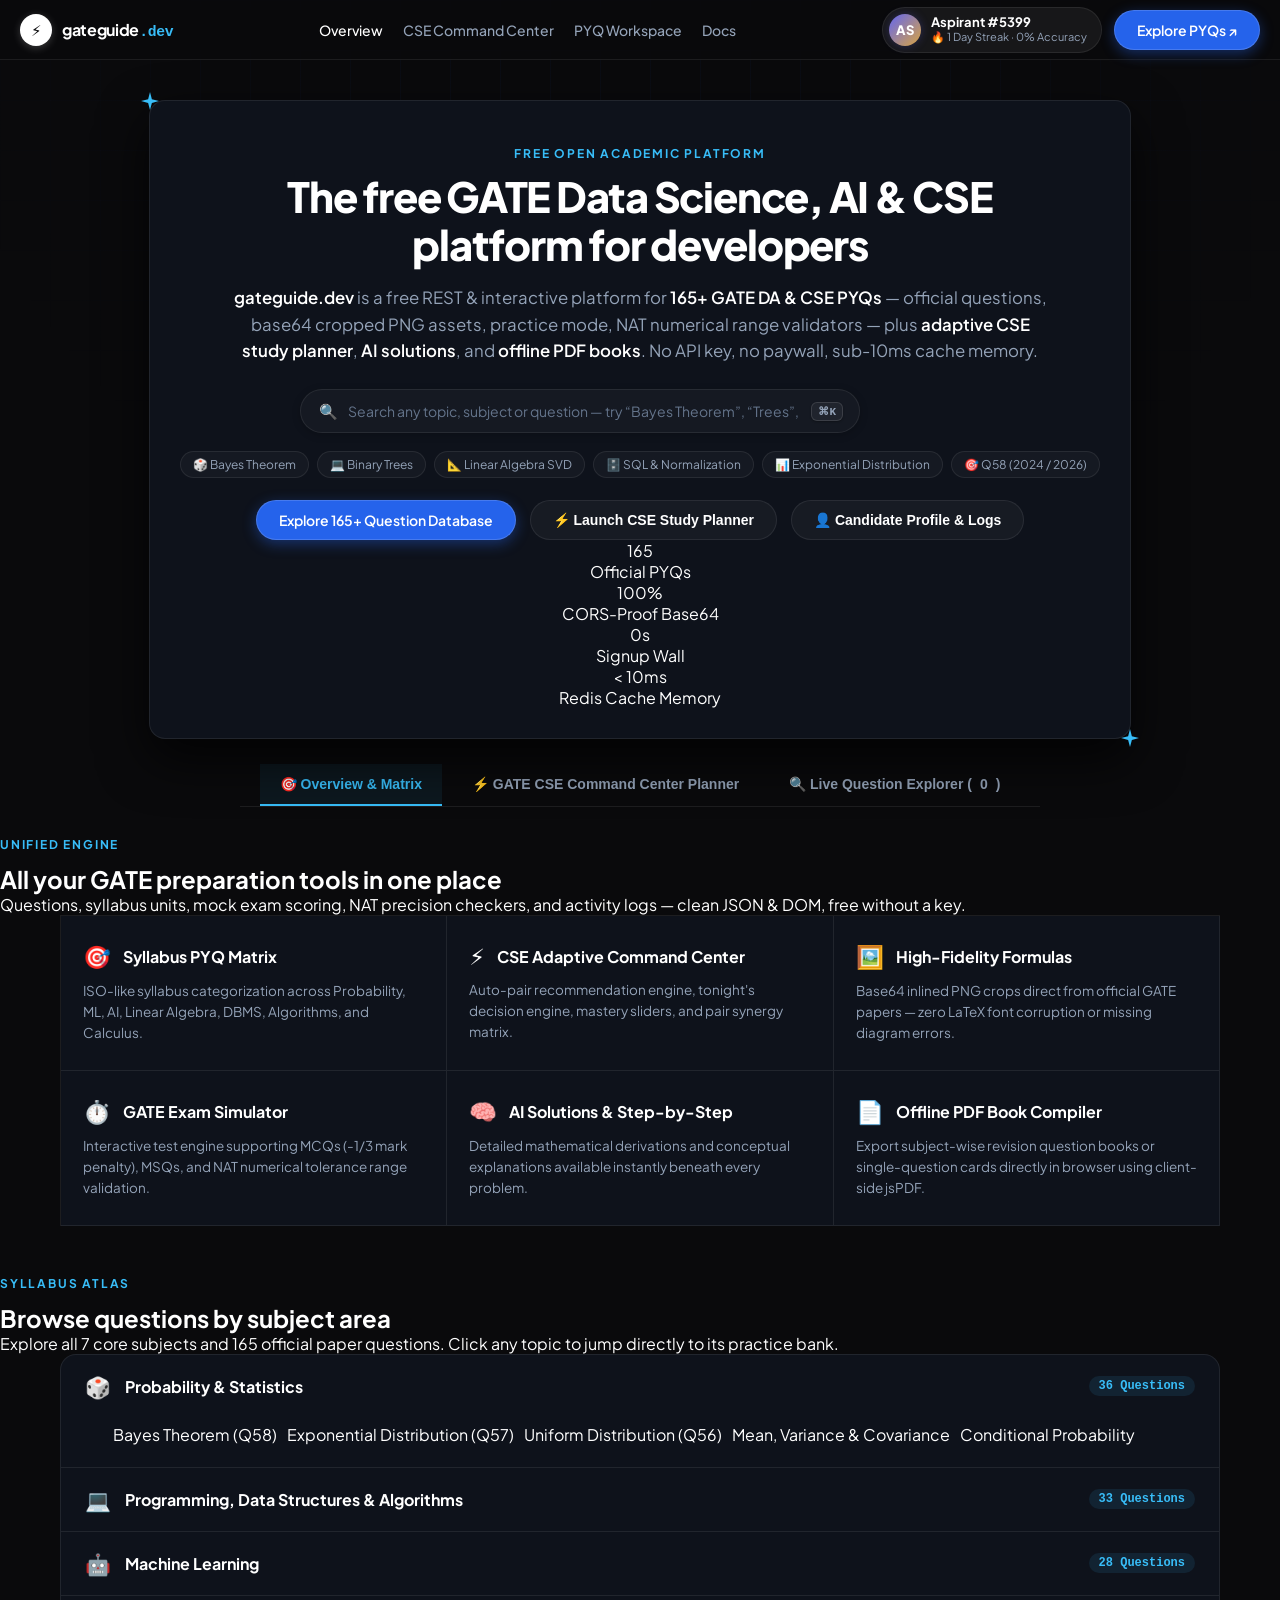
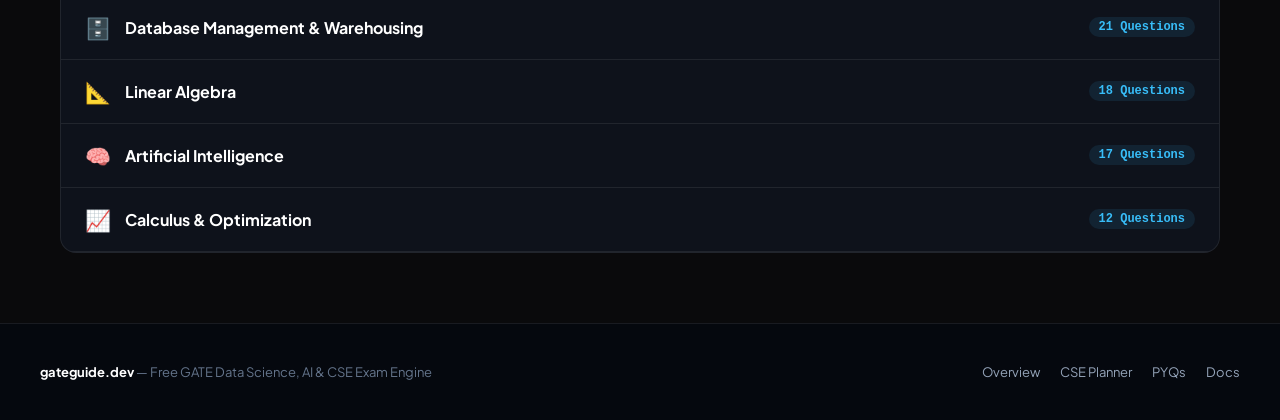
==== commit 4666ebc2: "style(ui): redesign Unified Engine grid cards and populate complete 7-subject Syllabus Atlas" ====
--- a/index.html
+++ b/index.html
@@ -95,6 +95,7 @@
             font-size: 14px;
             font-weight: 500;
             transition: color var(--transition-fast);
+            cursor: pointer;
         }
 
         .nav-links a:hover, .nav-links a.active {
@@ -121,7 +122,7 @@
             z-index: 10;
             max-width: 1200px;
             margin: 0 auto;
-            padding: 50px 20px 30px;
+            padding: 40px 20px 25px;
             text-align: center;
         }
 
@@ -130,7 +131,7 @@
             background: #0e121b;
             border: 1px solid var(--card-border);
             border-radius: var(--radius-lg);
-            padding: 50px 30px 35px;
+            padding: 45px 30px 30px;
             box-shadow: var(--shadow-lg);
         }
 
@@ -149,7 +150,7 @@
             text-transform: uppercase;
             letter-spacing: 0.15em;
             color: var(--accent-blue-light);
-            margin-bottom: 14px;
+            margin-bottom: 12px;
         }
 
         .hero-heading {
@@ -166,7 +167,7 @@
             font-size: 1.05rem;
             color: var(--text-secondary);
             max-width: 820px;
-            margin: 0 auto 26px;
+            margin: 0 auto 24px;
             line-height: 1.6;
         }
 
@@ -178,7 +179,7 @@
         /* Live Search Bar & Popup Container */
         .hero-search-container {
             max-width: 680px;
-            margin: 0 auto 20px;
+            margin: 0 auto 18px;
             position: relative;
         }
 
@@ -191,12 +192,12 @@
             background: #0e121b;
             border: 1px solid var(--card-border-hover);
             border-radius: var(--radius-lg);
-            box-shadow: 0 20px 50px rgba(0,0,0,0.8);
+            box-shadow: 0 20px 50px rgba(0,0,0,0.85);
             z-index: 1000;
             max-height: 480px;
             overflow-y: auto;
             text-align: left;
-            padding: 12px;
+            padding: 14px;
             display: none;
         }
 
@@ -205,24 +206,25 @@
         }
 
         .search-result-card {
-            background: rgba(18, 24, 38, 0.7);
+            background: rgba(18, 24, 38, 0.8);
             border: 1px solid var(--card-border);
             border-radius: var(--radius-md);
             padding: 14px;
             margin-bottom: 10px;
             transition: all var(--transition-fast);
+            cursor: pointer;
         }
 
         .search-result-card:hover {
             border-color: var(--accent-blue-light);
-            background: rgba(30, 41, 59, 0.8);
+            background: rgba(30, 41, 59, 0.9);
         }
 
         .search-result-header {
             display: flex;
             justify-content: space-between;
             align-items: center;
-            margin-bottom: 8px;
+            margin-bottom: 6px;
         }
 
         .search-result-title {
@@ -255,7 +257,7 @@
             align-items: center;
             gap: 8px;
             flex-wrap: wrap;
-            margin-bottom: 24px;
+            margin-bottom: 22px;
         }
 
         .topic-pill-chip {
@@ -320,6 +322,113 @@
             display: block;
         }
 
+        /* Unified Engine Crisp Grid Cards */
+        .countries-grid-section {
+            max-width: 1200px;
+            margin: 0 auto 50px;
+            padding: 0 20px;
+        }
+
+        .grid-card-item {
+            background: #0e121b;
+            padding: 26px 22px;
+            text-decoration: none;
+            color: inherit;
+            display: flex;
+            flex-direction: column;
+            gap: 10px;
+            position: relative;
+            transition: all var(--transition-fast);
+        }
+
+        .grid-card-item:hover {
+            background: rgba(30, 41, 59, 0.6);
+        }
+
+        .grid-card-header {
+            display: flex;
+            align-items: center;
+            gap: 12px;
+            font-weight: 700;
+            font-size: 16px;
+            color: #ffffff;
+        }
+
+        .grid-card-header .icon {
+            font-size: 1.4rem;
+        }
+
+        .arrow-up-icon {
+            margin-left: auto;
+            width: 16px;
+            height: 16px;
+            color: var(--text-muted);
+            opacity: 0;
+            transform: translateX(-4px);
+            transition: all var(--transition-normal);
+        }
+
+        .grid-card-item:hover .arrow-up-icon {
+            opacity: 1;
+            transform: translateX(0);
+            color: var(--accent-blue-light);
+        }
+
+        .grid-card-desc {
+            font-size: 13.5px;
+            color: var(--text-secondary);
+            line-height: 1.55;
+        }
+
+        /* Syllabus Atlas Accordion List */
+        .atlas-accordion-wrapper {
+            max-width: 1200px;
+            margin: 0 auto 70px;
+            padding: 0 20px;
+        }
+
+        .atlas-group {
+            border-bottom: 1px solid var(--card-border);
+        }
+
+        .atlas-summary {
+            display: flex;
+            align-items: center;
+            gap: 14px;
+            padding: 18px 24px;
+            cursor: pointer;
+            list-style: none;
+            transition: background var(--transition-fast);
+        }
+
+        .atlas-summary:hover {
+            background: rgba(255, 255, 255, 0.03);
+        }
+
+        .atlas-summary h3 {
+            font-size: 16px;
+            font-weight: 700;
+            color: #ffffff;
+        }
+
+        .atlas-count {
+            font-size: 12px;
+            font-family: var(--font-mono);
+            color: var(--accent-blue-light);
+            background: rgba(56, 189, 248, 0.1);
+            padding: 3px 10px;
+            border-radius: var(--radius-full);
+            margin-left: auto;
+            font-weight: 600;
+        }
+
+        .atlas-topics-list {
+            padding: 6px 24px 22px 52px;
+            display: flex;
+            flex-wrap: wrap;
+            gap: 10px;
+        }
+
         /* Embedded Command Center Styles */
         .command-center-container {
             max-width: 1200px;
@@ -475,8 +584,8 @@
             </a>
 
             <ul class="nav-links">
-                <li><a href="#overview" class="active" onclick="switchMainView('overview')">Overview</a></li>
-                <li><a href="#planner" onclick="switchMainView('planner')">CSE Command Center</a></li>
+                <li><a id="nav-link-overview" class="active" onclick="switchMainView('overview')">Overview</a></li>
+                <li><a id="nav-link-planner" onclick="switchMainView('planner')">CSE Command Center</a></li>
                 <li><a href="pyqs.html">PYQ Workspace</a></li>
                 <li><a href="docs.html">Docs</a></li>
             </ul>
@@ -574,7 +683,7 @@
 
     <!-- VIEW 1: OVERVIEW & MATRIX -->
     <section id="view-overview" class="view-section active">
-        <!-- One Platform Section -->
+        <!-- One Platform Section Header -->
         <div class="section-header">
             <p class="category-eyebrow">Unified Engine</p>
             <h2>All your GATE preparation tools in one place</h2>
@@ -649,9 +758,10 @@
 
         <section class="atlas-accordion-wrapper">
             <div style="border: 1px solid var(--card-border); border-radius: var(--radius-lg); overflow: hidden; background: #0e121b;">
+                <!-- 1. Probability & Statistics -->
                 <details class="atlas-group" open>
                     <summary class="atlas-summary">
-                        <span>🎲</span>
+                        <span style="font-size: 1.3rem;">🎲</span>
                         <h3>Probability & Statistics</h3>
                         <span class="atlas-count">36 Questions</span>
                     </summary>
@@ -664,23 +774,26 @@
                     </div>
                 </details>
 
+                <!-- 2. Programming, Data Structures & Algorithms -->
                 <details class="atlas-group">
                     <summary class="atlas-summary">
-                        <span>💻</span>
+                        <span style="font-size: 1.3rem;">💻</span>
                         <h3>Programming, Data Structures & Algorithms</h3>
                         <span class="atlas-count">33 Questions</span>
                     </summary>
                     <div class="atlas-topics-list">
                         <span class="atlas-topic-chip" onclick="quickSearchTopic('Binary Tree')">Binary Tree Properties (Q52)</span>
+                        <span class="atlas-topic-chip" onclick="quickSearchTopic('Pointers')">Pointers, Recursion & Memory</span>
                         <span class="atlas-topic-chip" onclick="quickSearchTopic('Sorting')">Sorting & Searching Complexity</span>
-                        <span class="atlas-topic-chip" onclick="quickSearchTopic('Dynamic Programming')">Dynamic Programming</span>
-                        <span class="atlas-topic-chip" onclick="quickSearchTopic('Graph')">Graph Traversals (BFS/DFS)</span>
+                        <span class="atlas-topic-chip" onclick="quickSearchTopic('Dynamic Programming')">Dynamic Programming & Greedy</span>
+                        <span class="atlas-topic-chip" onclick="quickSearchTopic('Graph')">Graph Algorithms (Dijkstra/BFS/DFS)</span>
                     </div>
                 </details>
 
+                <!-- 3. Machine Learning -->
                 <details class="atlas-group">
                     <summary class="atlas-summary">
-                        <span>🤖</span>
+                        <span style="font-size: 1.3rem;">🤖</span>
                         <h3>Machine Learning</h3>
                         <span class="atlas-count">28 Questions</span>
                     </summary>
@@ -692,23 +805,25 @@
                     </div>
                 </details>
 
+                <!-- 4. Database Management & Warehousing -->
                 <details class="atlas-group">
                     <summary class="atlas-summary">
-                        <span>🗄️</span>
+                        <span style="font-size: 1.3rem;">🗄️</span>
                         <h3>Database Management & Warehousing</h3>
                         <span class="atlas-count">21 Questions</span>
                     </summary>
                     <div class="atlas-topics-list">
                         <span class="atlas-topic-chip" onclick="quickSearchTopic('Relational Algebra')">Relational Algebra & SQL</span>
                         <span class="atlas-topic-chip" onclick="quickSearchTopic('Normal Forms')">Normal Forms (1NF, 2NF, 3NF, BCNF)</span>
-                        <span class="atlas-topic-chip" onclick="quickSearchTopic('B+ Trees')">B+ Trees & Indexing</span>
+                        <span class="atlas-topic-chip" onclick="quickSearchTopic('B+ Trees')">B / B+ Trees Indexing</span>
                         <span class="atlas-topic-chip" onclick="quickSearchTopic('ER Diagrams')">ER Diagrams & Data Warehousing</span>
                     </div>
                 </details>
 
+                <!-- 5. Linear Algebra -->
                 <details class="atlas-group">
                     <summary class="atlas-summary">
-                        <span>📐</span>
+                        <span style="font-size: 1.3rem;">📐</span>
                         <h3>Linear Algebra</h3>
                         <span class="atlas-count">18 Questions</span>
                     </summary>
@@ -717,6 +832,36 @@
                         <span class="atlas-topic-chip" onclick="quickSearchTopic('Eigenvalues')">Eigenvalues & Eigenvectors</span>
                         <span class="atlas-topic-chip" onclick="quickSearchTopic('Matrix')">Matrix Decomposition (LU/QR)</span>
                         <span class="atlas-topic-chip" onclick="quickSearchTopic('Vector Spaces')">Vector Spaces & Basis</span>
+                    </div>
+                </details>
+
+                <!-- 6. Artificial Intelligence -->
+                <details class="atlas-group">
+                    <summary class="atlas-summary">
+                        <span style="font-size: 1.3rem;">🧠</span>
+                        <h3>Artificial Intelligence</h3>
+                        <span class="atlas-count">17 Questions</span>
+                    </summary>
+                    <div class="atlas-topics-list">
+                        <span class="atlas-topic-chip" onclick="quickSearchTopic('State Space')">State Space Search (A* / Heuristic)</span>
+                        <span class="atlas-topic-chip" onclick="quickSearchTopic('Constraint')">Constraint Satisfaction Problems</span>
+                        <span class="atlas-topic-chip" onclick="quickSearchTopic('Logic')">Propositional & First-Order Logic</span>
+                        <span class="atlas-topic-chip" onclick="quickSearchTopic('Minimax')">Adversarial Search & Minimax</span>
+                    </div>
+                </details>
+
+                <!-- 7. Calculus & Optimization -->
+                <details class="atlas-group">
+                    <summary class="atlas-summary">
+                        <span style="font-size: 1.3rem;">📈</span>
+                        <h3>Calculus & Optimization</h3>
+                        <span class="atlas-count">12 Questions</span>
+                    </summary>
+                    <div class="atlas-topics-list">
+                        <span class="atlas-topic-chip" onclick="quickSearchTopic('Maxima')">Maxima, Minima & Saddle Points</span>
+                        <span class="atlas-topic-chip" onclick="quickSearchTopic('Gradient')">Gradients & Hessian Matrices</span>
+                        <span class="atlas-topic-chip" onclick="quickSearchTopic('Convex')">Convex Optimization & Constraints</span>
+                        <span class="atlas-topic-chip" onclick="quickSearchTopic('Taylor')">Taylor Series & Limits</span>
                     </div>
                 </details>
             </div>
@@ -1262,12 +1407,15 @@
         function switchMainView(viewName) {
             document.querySelectorAll(".view-section").forEach(sec => sec.classList.remove("active"));
             document.querySelectorAll(".view-tab-btn").forEach(btn => btn.classList.remove("active"));
+            document.querySelectorAll(".nav-links a").forEach(a => a.classList.remove("active"));
 
             const secTarget = document.getElementById(`view-${viewName}`);
             const btnTarget = document.getElementById(`tab-btn-${viewName}`);
+            const navTarget = document.getElementById(`nav-link-${viewName}`);
 
             if (secTarget) secTarget.classList.add("active");
             if (btnTarget) btnTarget.classList.add("active");
+            if (navTarget) navTarget.classList.add("active");
 
             window.location.hash = viewName;
         }
